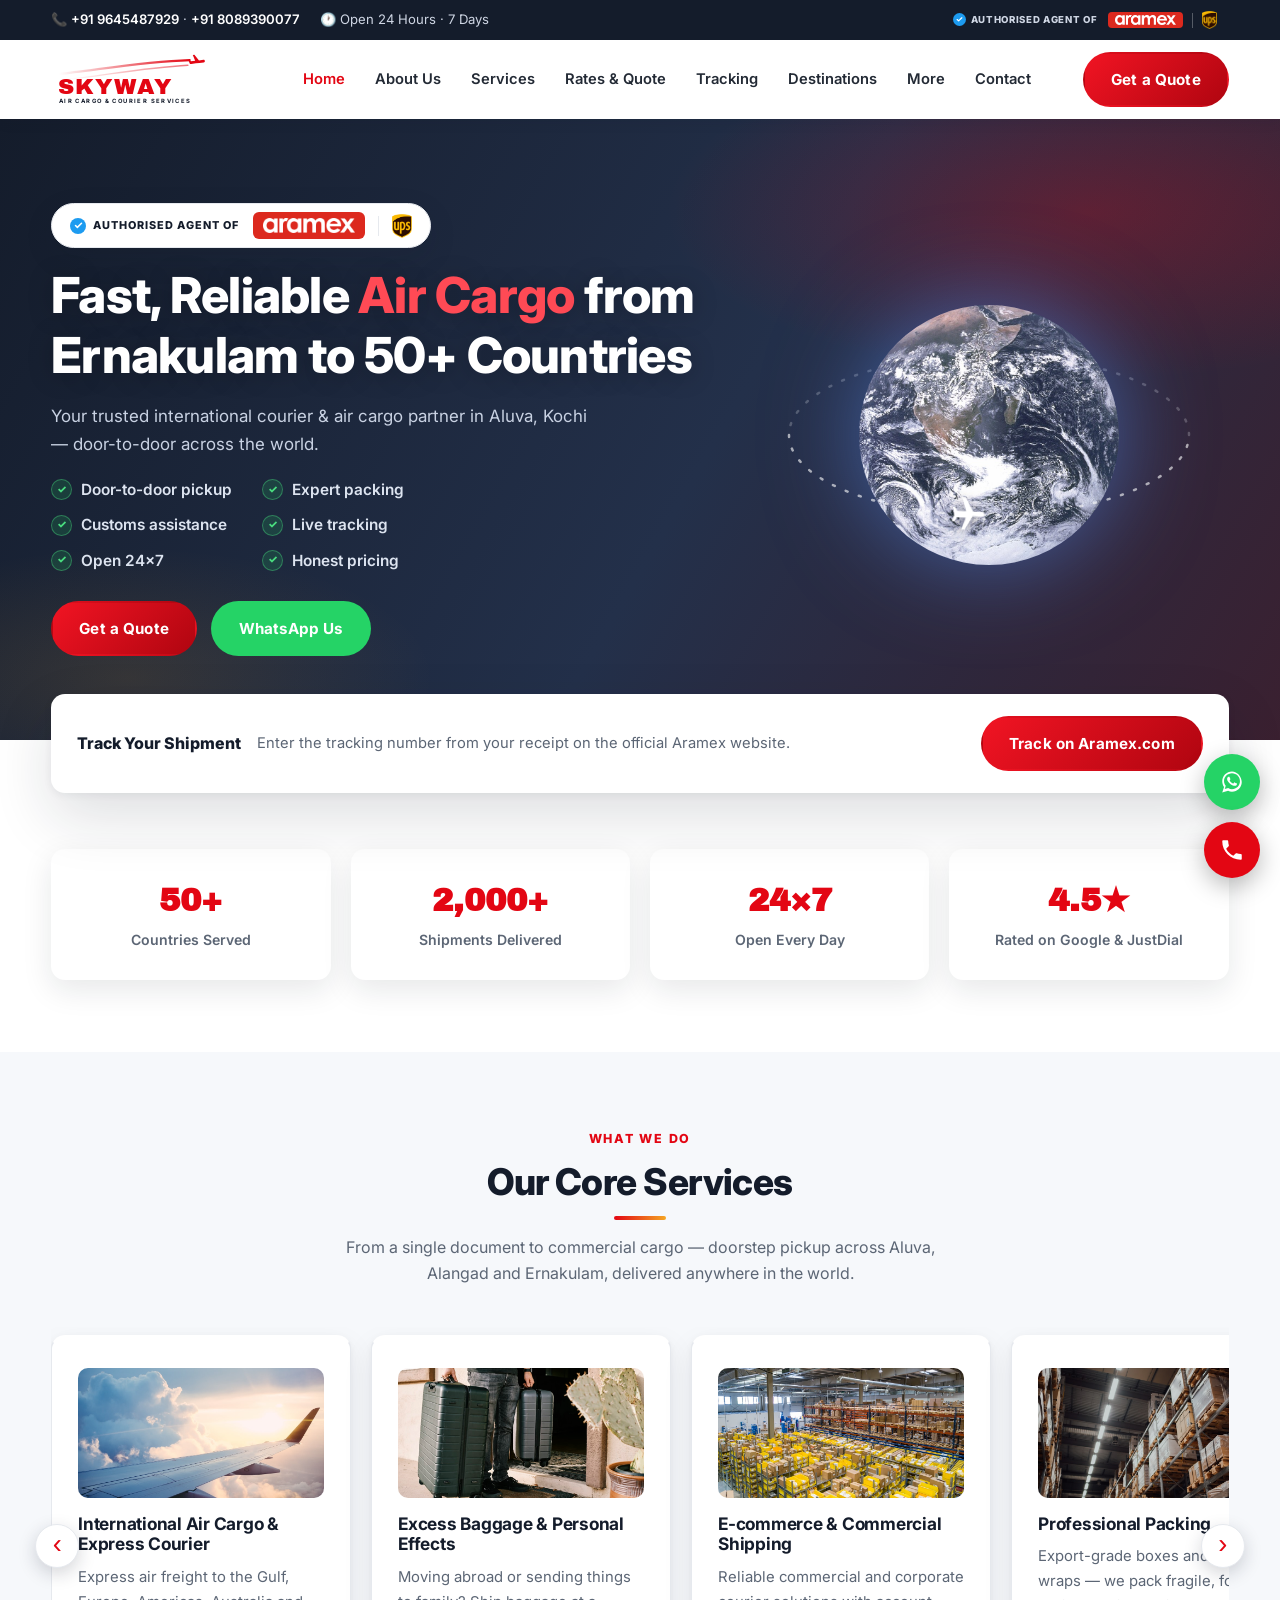
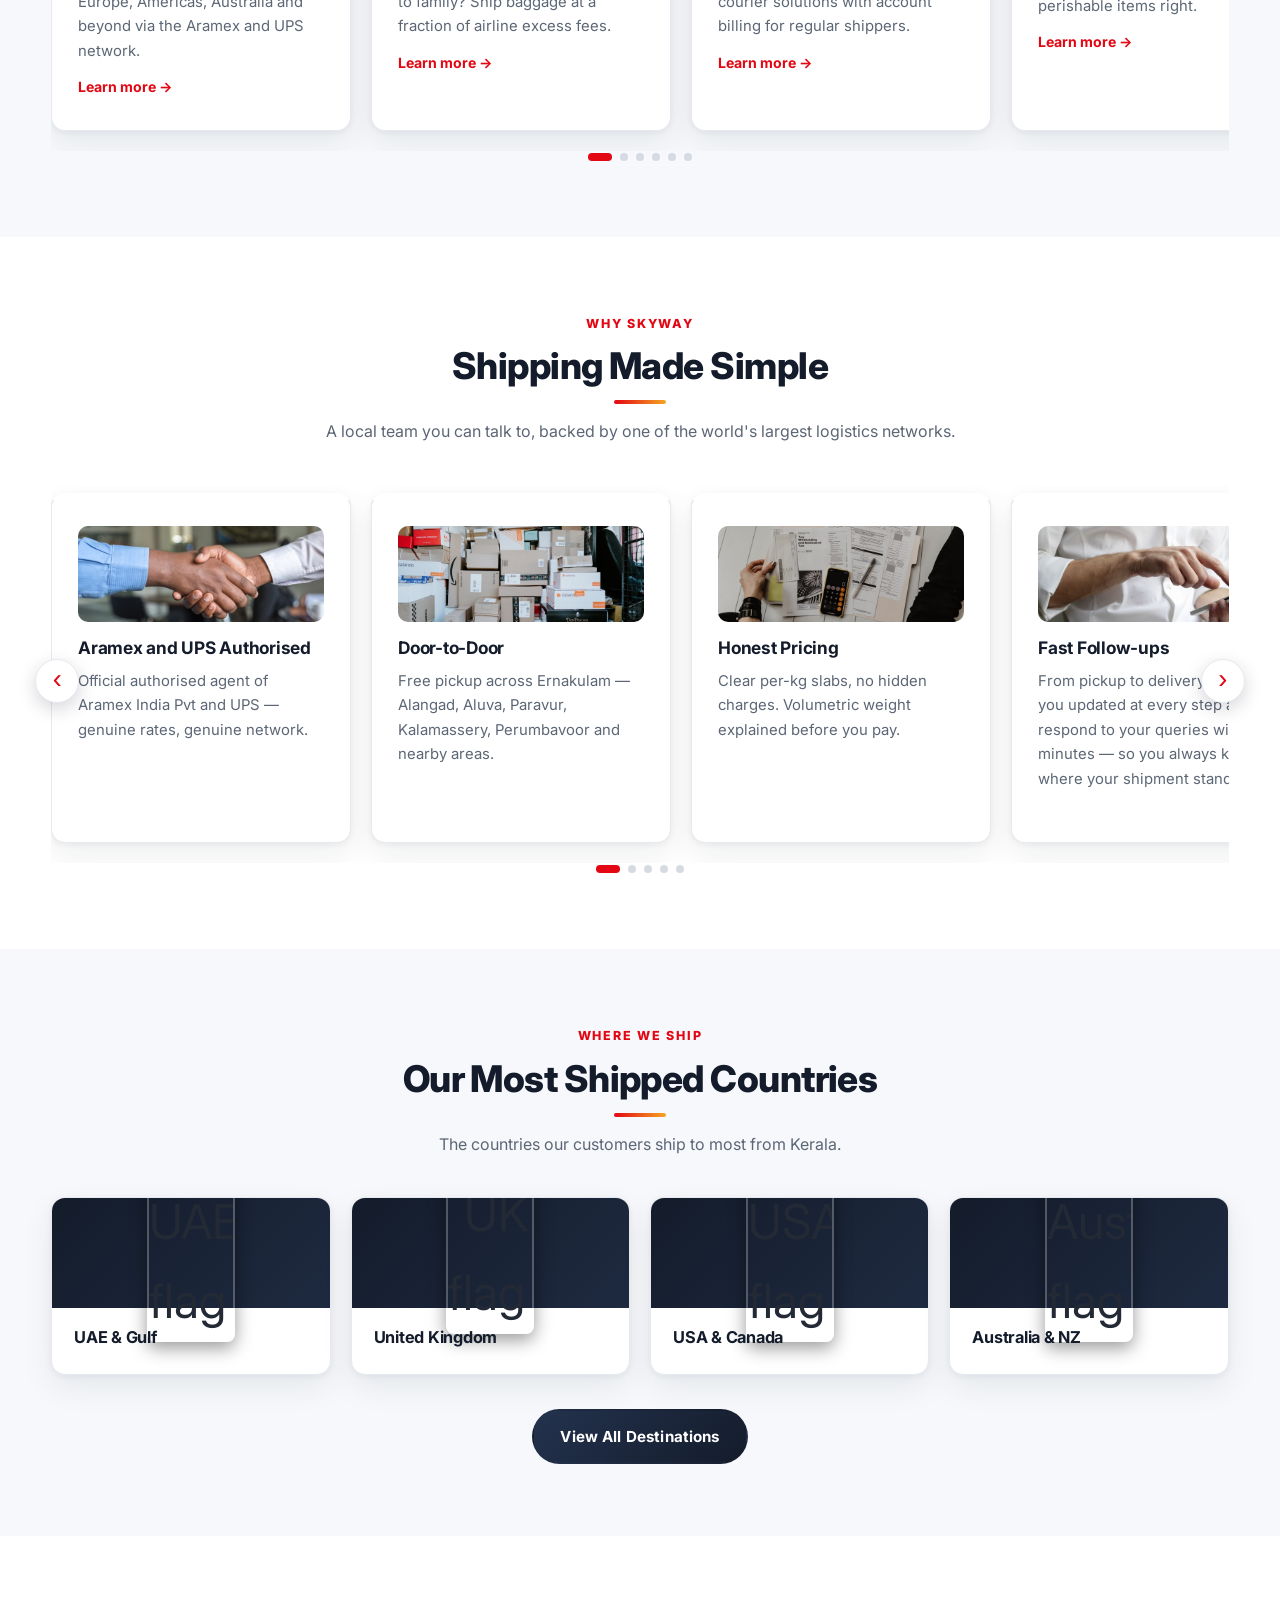
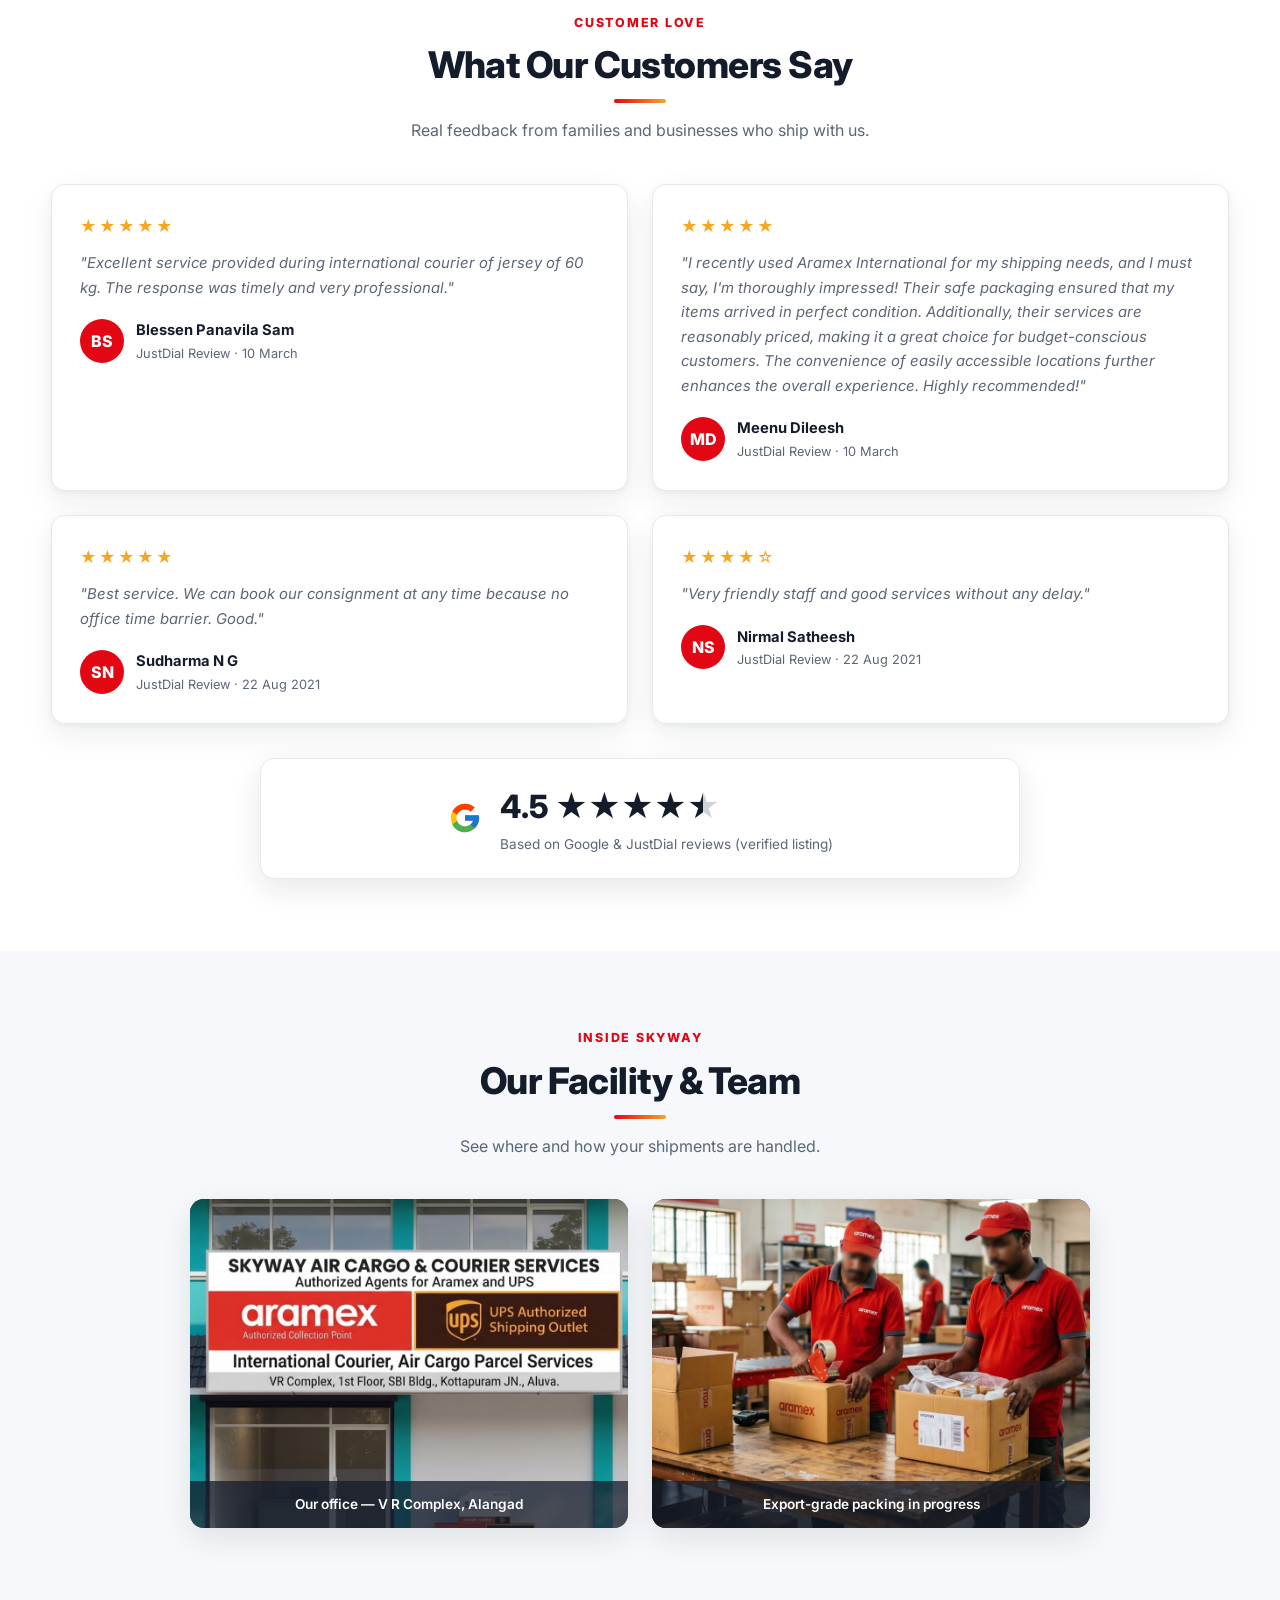
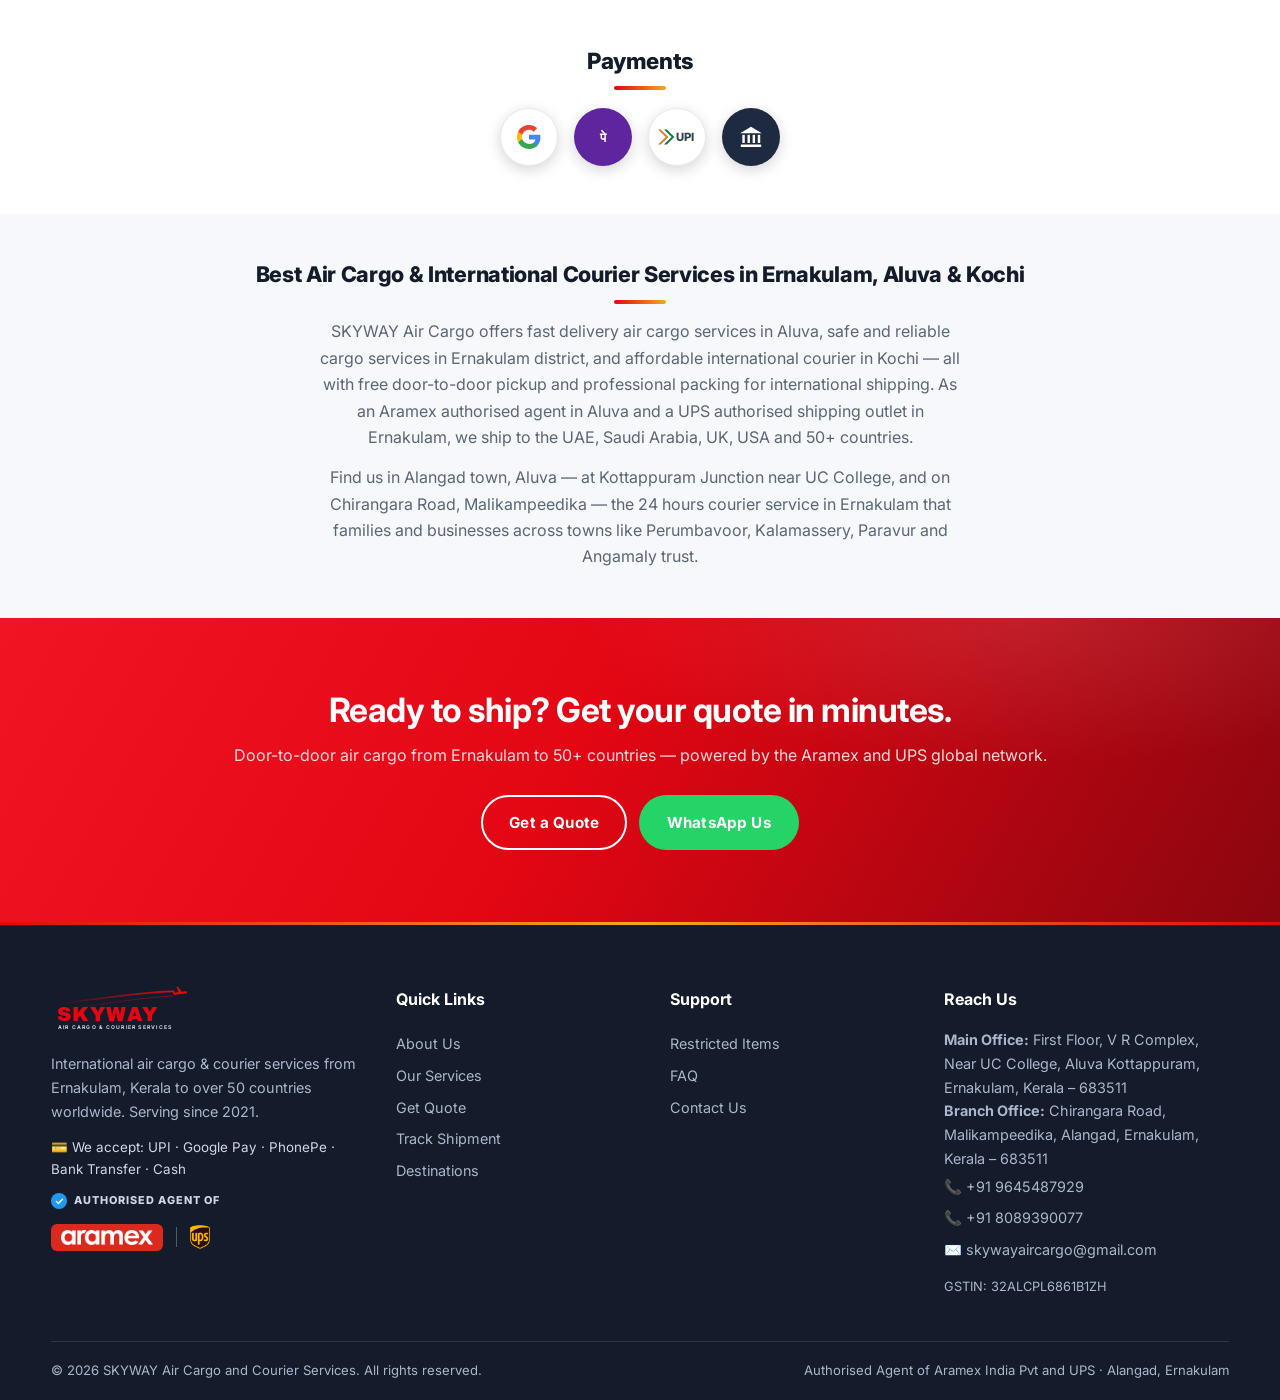
==== index.html @ ef631079 "About: credentials in a gradient panel with larger glassy chips Co-Authored-By: Claude Fable 5 <nore" ====
<!DOCTYPE html>
<html lang="en">
<head>
<meta charset="UTF-8">
<meta name="viewport" content="width=device-width, initial-scale=1.0">
<title>Best Air Cargo & International Courier Services in Ernakulam, Aluva, Kochi | SKYWAY Air Cargo</title>
<meta name="description" content="SKYWAY Air Cargo — fast, safe and reliable international courier services in Ernakulam, Aluva and Kochi. Door-to-door pickup, Aramex & UPS authorised, open 24x7. Get a free quote.">
<meta name="keywords" content="skyway air cargo, skyway aircargo, best air cargo in Ernakulam, best air cargo in Aluva, best air cargo in Kochi, international courier services in Aluva, international courier services in Ernakulam, international courier services in Kochi, air cargo and courier services in Ernakulam, door to door international courier in Ernakulam, door to door international courier in Kochi, fast delivery air cargo services in Aluva, fast delivery air cargo services in Ernakulam, fast delivery air cargo services in Kochi, safe and reliable cargo services in Ernakulam, affordable international courier in Ernakulam, 24 hours courier service in Ernakulam, Aramex authorised agent in Aluva, UPS authorised shipping outlet Ernakulam, international courier near UC College Aluva">
<meta name="geo.region" content="IN-KL">
<meta name="geo.placename" content="Alangad, Ernakulam, Kerala">
<meta property="og:title" content="Best Air Cargo & International Courier Services in Ernakulam, Aluva, Kochi | SKYWAY Air Cargo">
<meta property="og:description" content="SKYWAY Air Cargo — fast, safe and reliable international courier services in Ernakulam, Aluva and Kochi. Door-to-door pickup, Aramex & UPS authorised, open 24x7. Get a free quote.">
<meta property="og:type" content="website">
<meta property="og:url" content="https://skywayaircargo.in/">
<link rel="canonical" href="https://skywayaircargo.in/">
<link rel="icon" type="image/svg+xml" href="images/skyway-logo.svg">
<link rel="preconnect" href="https://fonts.googleapis.com">
<link rel="preconnect" href="https://fonts.gstatic.com" crossorigin>
<link href="https://fonts.googleapis.com/css2?family=Archivo+Black&family=Inter:wght@400;600;700;800&display=swap" rel="stylesheet">
<link rel="stylesheet" href="css/style.css?v=10">
<script type="application/ld+json">
{
 "@context": "https://schema.org",
 "@type": "LocalBusiness",
 "name": "SKYWAY Air Cargo and Courier Services",
 "alternateName": [
  "SKYWAY Air Cargo",
  "SKYWAY AirCargo"
 ],
 "url": "https://skywayaircargo.in/",
 "image": "https://skywayaircargo.in/images/facility/office.jpg",
 "telephone": [
  "+91 96454 87929",
  "+91 80893 90077"
 ],
 "email": "skywayaircargo@gmail.com",
 "description": "Best air cargo and international courier services in Ernakulam, Aluva and Kochi. Fast delivery, safe and reliable, door-to-door pickup, professional packing. Aramex and UPS authorised agent, open 24x7.",
 "address": [
  {
   "@type": "PostalAddress",
   "streetAddress": "First Floor, V R Complex, Near UC College, Aluva Kottappuram",
   "addressLocality": "Ernakulam",
   "addressRegion": "Kerala",
   "postalCode": "683511",
   "addressCountry": "IN"
  },
  {
   "@type": "PostalAddress",
   "streetAddress": "Chirangara Road, Malikampeedika, Alangad",
   "addressLocality": "Ernakulam",
   "addressRegion": "Kerala",
   "postalCode": "683511",
   "addressCountry": "IN"
  }
 ],
 "geo": {
  "@type": "GeoCoordinates",
  "latitude": 10.106,
  "longitude": 76.289
 },
 "openingHoursSpecification": {
  "@type": "OpeningHoursSpecification",
  "dayOfWeek": [
   "Monday",
   "Tuesday",
   "Wednesday",
   "Thursday",
   "Friday",
   "Saturday",
   "Sunday"
  ],
  "opens": "00:00",
  "closes": "23:59"
 },
 "priceRange": "₹₹",
 "aggregateRating": {
  "@type": "AggregateRating",
  "ratingValue": "4.5",
  "reviewCount": "21"
 },
 "areaServed": [
  "Aluva",
  "Ernakulam",
  "Kochi",
  "Alangad",
  "Kottapuram",
  "Perumbavoor",
  "Kalamassery",
  "Paravur",
  "Kerala"
 ],
 "sameAs": [
  "https://www.justdial.com/Ernakulam/Aramex-International-Alangad/0484PX484-X484-210216105549-I4S1_BZDET"
 ],
 "makesOffer": [
  {
   "@type": "Offer",
   "itemOffered": {
    "@type": "Service",
    "name": "International air cargo and express courier"
   }
  },
  {
   "@type": "Offer",
   "itemOffered": {
    "@type": "Service",
    "name": "Excess baggage courier"
   }
  },
  {
   "@type": "Offer",
   "itemOffered": {
    "@type": "Service",
    "name": "Professional packing for international shipping"
   }
  },
  {
   "@type": "Offer",
   "itemOffered": {
    "@type": "Service",
    "name": "Document courier abroad"
   }
  },
  {
   "@type": "Offer",
   "itemOffered": {
    "@type": "Service",
    "name": "Food items courier to Gulf"
   }
  },
  {
   "@type": "Offer",
   "itemOffered": {
    "@type": "Service",
    "name": "Medicine courier international"
   }
  }
 ]
}
</script>
</head>
<body>

<!-- ======== HEADER / NAV ======== -->
<header class="site-header">
<div class="topbar">
  <div class="container topbar-inner">
    <div class="tb-group tb-phones"><span>📞 <a data-phone-link href="#"><span data-phone-text>+91 96454 87929</span></a> · <a data-phone2-link href="#"><span data-phone2-text>+91 80893 90077</span></a></span></div>
    <div class="tb-group tb-hours"><span>🕐 Open 24 Hours · 7 Days</span></div>
    <div class="tb-group tb-badge">
      <div class="partner-badge partner-badge-sm">
        <span class="pb-label"><span class="tick"><svg viewBox="0 0 24 24" fill="none"><path d="M20 6L9 17l-5-5" stroke="#fff" stroke-width="4" stroke-linecap="round" stroke-linejoin="round"/></svg></span> Authorised Agent of</span>
        <span class="pb-logos">
          <span class="pb-aramex-chip"><img src="images/partners/aramex.png" alt="Aramex" class="pb-aramex" loading="lazy"></span>
          <span class="pb-divider"></span>
          <img src="images/partners/ups.png" alt="UPS" class="pb-ups" loading="lazy">
        </span>
      </div>
    </div>
  </div>
</div>
  <div class="container nav-inner">
    <a href="index.html" class="logo-link" aria-label="SKYWAY home"><svg xmlns="http://www.w3.org/2000/svg" viewBox="0 0 460 120" role="img" aria-label="SKYWAY Air Cargo and Courier Services">
  <defs><linearGradient id="trailH" x1="0" y1="0" x2="1" y2="0">
    <stop offset="0" stop-color="#E30613" stop-opacity="0"/><stop offset="1" stop-color="#E30613"/>
  </linearGradient></defs>
  <path d="M18 46 C 90 40, 200 18, 320 14" stroke="url(#trailH)" stroke-width="5" fill="none" stroke-linecap="round"/>
  <path d="M40 58 C 110 52, 210 32, 316 26" stroke="url(#trailH)" stroke-width="3" fill="none" stroke-linecap="round" opacity=".55"/>
  <g transform="translate(316,-8) scale(1.9) rotate(8)">
    <path fill="#E30613" d="M22.12 9.64c-.21-.8-1.04-1.28-1.84-1.06l-5.31 1.42-6.46-6.02-1.93.51 3.87 6.7-4.97 1.33-1.84-1.45-1.45.39 1.82 3.16.77 1.33 1.6-.43 5.31-1.42 4.35-1.16 5.02-1.35c.8-.22 1.27-1.04 1.06-1.95z"/>
  </g>
  <text x="16" y="92" font-family="'Archivo Black','Arial Black',sans-serif" font-size="52" fill="#E30613" letter-spacing="2">SKYWAY</text>
  <text x="18" y="112" font-family="'Inter','Segoe UI',Arial,sans-serif" font-size="13.5" font-weight="700" fill="#141C2B" letter-spacing="3.2">AIR CARGO &amp; COURIER SERVICES</text>
</svg></a>
    <nav class="main-nav">
      <ul>
        <li><a href="index.html" class="active">Home</a></li>
        <li><a href="about.html" class="">About Us</a></li>
        <li><a href="services.html" class="">Services</a></li>
        <li><a href="quote.html" class="">Rates &amp; Quote</a></li>
        <li><a href="tracking.html" class="">Tracking</a></li>
        <li><a href="destinations.html" class="">Destinations</a></li>
        <li class="dropdown">
          <a href="#" class="" onclick="return false">More</a>
          <div class="dropdown-menu">
            <a href="restricted-items.html">Restricted Items</a>
            <a href="faq.html">FAQ</a>
            <a href="index.html#testimonials">Customer Testimonials ★</a>
          </div>
        </li>
        <li><a href="contact.html" class="">Contact</a></li>
      </ul>
    </nav>
    <a href="quote.html" class="btn btn-red nav-cta">Get a Quote</a>
    <button class="hamburger" aria-label="Menu"><span></span><span></span><span></span></button>
  </div>
</header>
<!-- ======== HERO ======== -->
<section class="hero" style="padding-bottom:0">
  <div class="container">
    <div class="hero-grid">
      <div>
        <div class="partner-badge">
          <span class="pb-label"><span class="tick"><svg viewBox="0 0 24 24" fill="none"><path d="M20 6L9 17l-5-5" stroke="#fff" stroke-width="4" stroke-linecap="round" stroke-linejoin="round"/></svg></span> Authorised Agent of</span>
          <span class="pb-logos">
            <span class="pb-aramex-chip"><img src="images/partners/aramex.png" alt="Aramex" class="pb-aramex" loading="lazy"></span>
            <span class="pb-divider"></span>
            <img src="images/partners/ups.png" alt="UPS" class="pb-ups" loading="eager">
          </span>
        </div>
        <h1>Fast, Reliable <span class="accent">Air Cargo</span> from Ernakulam to 50+ Countries</h1>
        <p class="lead lead-short">Your trusted international courier &amp; air cargo partner in Aluva, Kochi — door-to-door across the world.</p>
        <ul class="hero-points">
          <li>Door-to-door pickup</li>
          <li>Expert packing</li>
          <li>Customs assistance</li>
          <li>Live tracking</li>
          <li>Open 24×7</li>
          <li>Honest pricing</li>
        </ul>
        <div class="hero-actions">
          <a href="quote.html" class="btn btn-red">Get a Quote</a>
          <a data-wa-link data-wa-msg="Hi SKYWAY! I want to ship a package abroad." href="#" class="btn btn-wa">WhatsApp Us</a>
        </div>
      </div>
      <div class="hero-art">
        <div class="earth-scene">
          <svg class="flight-path" viewBox="0 0 460 360" xmlns="http://www.w3.org/2000/svg" role="img" aria-label="Airplane orbiting the Earth">
            <defs>
              <clipPath id="earth-clip"><circle cx="230" cy="185" r="130"/></clipPath>
              <path id="orbit-full" d="M30 185 C 30 229.2, 119.5 265, 230 265 C 340.5 265, 430 229.2, 430 185 C 430 140.8, 340.5 105, 230 105 C 119.5 105, 30 140.8, 30 185 Z" fill="none"/>
            </defs>
            <!-- back half of orbit (behind the earth) -->
            <path d="M430 185 C 430 140.8, 340.5 105, 230 105 C 119.5 105, 30 140.8, 30 185" fill="none" stroke="rgba(255,255,255,.22)" stroke-width="2.5" stroke-linecap="round" stroke-dasharray="2 12"/>
            <!-- earth photo, clipped to a circle (black space border cropped away) -->
            <g class="earth-disc">
              <image href="images/earth.jpg" x="60" y="15" width="340" height="340" clip-path="url(#earth-clip)" preserveAspectRatio="xMidYMid slice"/>
            </g>
            <!-- front half of orbit (in front of the earth) -->
            <path d="M30 185 C 30 229.2, 119.5 265, 230 265 C 340.5 265, 430 229.2, 430 185" fill="none" stroke="rgba(255,255,255,.6)" stroke-width="2.5" stroke-linecap="round" stroke-dasharray="2 12" class="fp-dash"/>
            <!-- plane orbiting: bright in front (bottom), faded behind (top) -->
            <g class="fp-plane">
              <g transform="rotate(90) scale(1.6) translate(-12,-12)">
                <path fill="#ffffff" d="M21.5 15.5v-2l-8.5-5V3a1.5 1.5 0 0 0-3 0v5.5l-8.5 5v2l8.5-2.5v5.5L7.5 20v1.5l4.5-1.3 4.5 1.3V20L14 18.5V13z"/>
              </g>
              <animateMotion dur="10s" repeatCount="indefinite" rotate="auto">
                <mpath href="#orbit-full"/>
              </animateMotion>
              <animate attributeName="opacity" values="1;1;0.25;0.25;1" keyTimes="0;0.48;0.56;0.92;1" dur="10s" repeatCount="indefinite"/>
            </g>
          </svg>
        </div>
      </div>
    </div>
  </div>
</section>

<!-- ======== QUICK TRACK ======== -->
<div class="container">
  <div class="quicktrack">
    <label>Track Your Shipment</label>
    <p style="color:var(--muted);font-size:.92rem;margin:0">Enter the tracking number from your receipt on the official Aramex website.</p>
    <a href="https://www.aramex.com/in/en" target="_blank" rel="noopener" class="btn btn-red">Track on Aramex.com</a>
  </div>
</div>

<!-- ======== STATS ======== -->
<section style="padding-top:56px">
  <div class="container stats-row">
    <div class="stat"><div class="num">50+</div><div class="lbl">Countries Served</div></div>
    <div class="stat"><div class="num">2,000+</div><div class="lbl">Shipments Delivered</div></div>
    <div class="stat"><div class="num">24×7</div><div class="lbl">Open Every Day</div></div>
    <div class="stat"><div class="num">4.5★</div><div class="lbl">Rated on Google &amp; JustDial</div></div>
  </div>
</section>

<!-- ======== SERVICES PREVIEW ======== -->
<section class="section-soft">
  <div class="container center">
    <span class="kicker">What We Do</span>
    <h2 class="section-title">Our Core Services</h2>
    <p class="section-sub">From a single document to commercial cargo — doorstep pickup across Aluva, Alangad and Ernakulam, delivered anywhere in the world.</p>
    <div class="carousel-wrap">
      <button class="car-btn car-prev" type="button" aria-label="Scroll left">&#8249;</button>
      <div class="carousel" style="text-align:left">
      <div class="card"><div class="mini-img"><img src="images/services/air-cargo.jpg" alt="International air cargo service from Ernakulam" loading="lazy"></div><h3>International Air Cargo &amp; Express Courier</h3><p>Express air freight to the Gulf, Europe, Americas, Australia and beyond via the Aramex and UPS network.</p><a class="more" href="services.html">Learn more →</a></div>
      <div class="card"><div class="mini-img"><img src="images/services/baggage.jpg" alt="Excess baggage courier from Kochi" loading="lazy"></div><h3>Excess Baggage &amp; Personal Effects</h3><p>Moving abroad or sending things to family? Ship baggage at a fraction of airline excess fees.</p><a class="more" href="services.html">Learn more →</a></div>
      <div class="card"><div class="mini-img"><img src="images/services/ecommerce.jpg" alt="E-commerce international shipping from Kochi" loading="lazy"></div><h3>E-commerce &amp; Commercial Shipping</h3><p>Reliable commercial and corporate courier solutions with account billing for regular shippers.</p><a class="more" href="services.html">Learn more →</a></div>
      <div class="card"><div class="mini-img"><img src="images/services/packing.jpg" alt="Professional packing for international shipping in Aluva" loading="lazy"></div><h3>Professional Packing</h3><p>Export-grade boxes and bubble wraps — we pack fragile, food and perishable items right.</p><a class="more" href="services.html">Learn more →</a></div>
      <div class="card"><div class="mini-img"><img src="images/services/documents.jpg" alt="International document courier from Ernakulam" loading="lazy"></div><h3>Document Courier</h3><p>Certificates and legal papers delivered fast with full tracking and proof of delivery.</p><a class="more" href="services.html">Learn more →</a></div>
      <div class="card"><div class="icon">💬</div><h3>More Services</h3><p>Looking for something not listed here? Talk to us — we'll find the right shipping solution for you.</p><a class="more" href="contact.html">Contact us →</a></div>
      </div>
      <button class="car-btn car-next" type="button" aria-label="Scroll right">&#8250;</button>
    </div>
  </div>
</section>

<!-- ======== WHY US ======== -->
<section>
  <div class="container center">
    <span class="kicker">Why SKYWAY</span>
    <h2 class="section-title">Shipping Made Simple</h2>
    <p class="section-sub">A local team you can talk to, backed by one of the world's largest logistics networks.</p>
    <div class="carousel-wrap">
      <button class="car-btn car-prev" type="button" aria-label="Scroll left">&#8249;</button>
      <div class="carousel" style="text-align:left">
      <div class="card"><div class="mini-img mini-sm"><img src="images/why/handshake.jpg" alt="Aramex authorised agent in Aluva and UPS partnership" loading="lazy"></div><h3>Aramex and UPS Authorised</h3><p>Official authorised agent of Aramex India Pvt and UPS — genuine rates, genuine network.</p></div>
      <div class="card"><div class="mini-img mini-sm"><img src="images/why/door.jpg" alt="door to door international courier in Ernakulam — delivery van with parcels" loading="lazy"></div><h3>Door-to-Door</h3><p>Free pickup across Ernakulam — Alangad, Aluva, Paravur, Kalamassery, Perumbavoor and nearby areas.</p></div>
      <div class="card"><div class="mini-img mini-sm"><img src="images/why/pricing.jpg" alt="affordable international courier in Ernakulam — honest pricing" loading="lazy"></div><h3>Honest Pricing</h3><p>Clear per-kg slabs, no hidden charges. Volumetric weight explained before you pay.</p></div>
      <div class="card"><div class="mini-img mini-sm"><img src="images/why/phone.jpg" alt="fast follow-ups — 24 hours courier service in Ernakulam" loading="lazy"></div><h3>Fast Follow-ups</h3><p>From pickup to delivery, we keep you updated at every step and respond to your queries within minutes — so you always know where your shipment stands.</p></div>
      <div class="card"><div class="mini-img mini-sm"><img src="images/facility/packing.jpg" alt="safe and reliable cargo services in Ernakulam — careful packing at SKYWAY" loading="lazy"></div><h3>Quality Packaging &amp; Damage-Free Shipping</h3><p>We ensure every parcel is securely packed and shipped with care — protecting your items at every stage for safe, reliable delivery.</p></div>
      </div>
      <button class="car-btn car-next" type="button" aria-label="Scroll right">&#8250;</button>
    </div>
  </div>
</section>

<!-- ======== DESTINATIONS PREVIEW ======== -->
<section class="section-soft">
  <div class="container center">
    <span class="kicker">Where We Ship</span>
    <h2 class="section-title">Our Most Shipped Countries</h2>
    <p class="section-sub">The countries our customers ship to most from Kerala.</p>
    <div class="grid-4" style="text-align:left">
      <div class="dest-card"><div class="dest-flag"><img src="https://flagcdn.com/w160/ae.png" alt="UAE flag" loading="lazy"></div><div class="dest-body"><h3>UAE &amp; Gulf</h3></div></div>
      <div class="dest-card"><div class="dest-flag"><img src="https://flagcdn.com/w160/gb.png" alt="UK flag" loading="lazy"></div><div class="dest-body"><h3>United Kingdom</h3></div></div>
      <div class="dest-card"><div class="dest-flag"><img src="https://flagcdn.com/w160/us.png" alt="USA flag" loading="lazy"></div><div class="dest-body"><h3>USA &amp; Canada</h3></div></div>
      <div class="dest-card"><div class="dest-flag"><img src="https://flagcdn.com/w160/au.png" alt="Australia flag" loading="lazy"></div><div class="dest-body"><h3>Australia &amp; NZ</h3></div></div>
    </div>
    <div style="margin-top:34px"><a href="destinations.html" class="btn btn-navy">View All Destinations</a></div>
  </div>
</section>

<!-- ======== TESTIMONIALS + GOOGLE REVIEWS ======== -->
<section id="testimonials">
  <div class="container center">
    <span class="kicker">Customer Love</span>
    <h2 class="section-title">What Our Customers Say</h2>
    <p class="section-sub">Real feedback from families and businesses who ship with us.</p>
    <div class="grid-2" style="text-align:left">
      <div class="testi">
        <div class="stars">★★★★★</div>
        <p>"Excellent service provided during international courier of jersey of 60 kg. The response was timely and very professional."</p>
        <div class="who"><div class="avatar">BS</div><div><div class="name">Blessen Panavila Sam</div><div class="role">JustDial Review · 10 March</div></div></div>
      </div>
      <div class="testi">
        <div class="stars">★★★★★</div>
        <p>"I recently used Aramex International for my shipping needs, and I must say, I'm thoroughly impressed! Their safe packaging ensured that my items arrived in perfect condition. Additionally, their services are reasonably priced, making it a great choice for budget-conscious customers. The convenience of easily accessible locations further enhances the overall experience. Highly recommended!"</p>
        <div class="who"><div class="avatar">MD</div><div><div class="name">Meenu Dileesh</div><div class="role">JustDial Review · 10 March</div></div></div>
      </div>
      <div class="testi">
        <div class="stars">★★★★★</div>
        <p>"Best service. We can book our consignment at any time because no office time barrier. Good."</p>
        <div class="who"><div class="avatar">SN</div><div><div class="name">Sudharma N G</div><div class="role">JustDial Review · 22 Aug 2021</div></div></div>
      </div>
      <div class="testi">
        <div class="stars">★★★★☆</div>
        <p>"Very friendly staff and good services without any delay."</p>
        <div class="who"><div class="avatar">NS</div><div><div class="name">Nirmal Satheesh</div><div class="role">JustDial Review · 22 Aug 2021</div></div></div>
      </div>
    </div>
    <div class="greview-banner">
      <svg width="34" height="34" viewBox="0 0 48 48"><path fill="#FFC107" d="M43.6 20.1H42V20H24v8h11.3C33.7 32.7 29.2 36 24 36c-6.6 0-12-5.4-12-12s5.4-12 12-12c3.1 0 5.9 1.2 8 3l5.7-5.7C34.1 6.1 29.3 4 24 4 13 4 4 13 4 24s9 20 20 20 20-9 20-20c0-1.3-.1-2.6-.4-3.9z"/><path fill="#FF3D00" d="M6.3 14.7l6.6 4.8C14.7 15.1 19 12 24 12c3.1 0 5.9 1.2 8 3l5.7-5.7C34.1 6.1 29.3 4 24 4 16.3 4 9.7 8.3 6.3 14.7z"/><path fill="#4CAF50" d="M24 44c5.2 0 9.9-2 13.4-5.2l-6.2-5.2C29.2 35.1 26.7 36 24 36c-5.2 0-9.6-3.3-11.3-8l-6.5 5C9.5 39.6 16.2 44 24 44z"/><path fill="#1976D2" d="M43.6 20.1H42V20H24v8h11.3c-.8 2.2-2.2 4.2-4.1 5.6l6.2 5.2C36.9 39.2 44 34 44 24c0-1.3-.1-2.6-.4-3.9z"/></svg>
      <div style="text-align:left">
        <div class="gscore">4.5 ★★★★<span class="half-star">★</span></div>
        <div style="color:var(--muted);font-size:.85rem">Based on Google &amp; JustDial reviews (verified listing)</div>
      </div>
    </div>
  </div>
</section>

<!-- ======== FACILITY GALLERY ======== -->
<section class="section-soft">
  <div class="container center">
    <span class="kicker">Inside SKYWAY</span>
    <h2 class="section-title">Our Facility &amp; Team</h2>
    <p class="section-sub">See where and how your shipments are handled.</p>
    <div class="grid-2" style="max-width:900px;margin-left:auto;margin-right:auto">
      <div class="ph-img"><img src="images/facility/office.jpg" alt="SKYWAY Air Cargo office near UC College Aluva — Aramex and UPS authorised outlet" class="ph-photo" loading="lazy"><span class="cap">Our office — V R Complex, Alangad</span></div>
      <div class="ph-img"><img src="images/facility/packing.jpg" alt="professional export packing for international courier at SKYWAY Ernakulam" class="ph-photo" loading="lazy"><span class="cap">Export-grade packing in progress</span></div>
    </div>
  </div>
</section>

<!-- ======== PAYMENT METHODS ======== -->
<section style="padding:48px 0">
  <div class="container center">
    <h2 class="section-title" style="font-size:1.4rem">Payments</h2>
    <div class="pay-icons">
      <span class="pay-circle pay-light" title="Google Pay">
        <svg viewBox="0 0 48 48" xmlns="http://www.w3.org/2000/svg" aria-label="Google Pay">
          <path fill="#4285F4" d="M45.1 24.5c0-1.6-.1-3.1-.4-4.6H24v8.7h11.8c-.5 2.8-2.1 5.1-4.4 6.7v5.6h7.2c4.2-3.9 6.5-9.6 6.5-16.4z"/>
          <path fill="#34A853" d="M24 46c6 0 11.1-2 14.8-5.4l-7.2-5.6c-2 1.3-4.6 2.1-7.6 2.1-5.8 0-10.8-3.9-12.5-9.2H4v5.8C7.7 41.2 15.3 46 24 46z"/>
          <path fill="#FBBC05" d="M11.5 27.9c-.5-1.3-.7-2.6-.7-4s.3-2.7.7-4v-5.8H4C2.5 17.1 1.7 20.4 1.7 24s.8 6.9 2.3 9.9l7.5-6z"/>
          <path fill="#EA4335" d="M24 10.8c3.3 0 6.2 1.1 8.5 3.3l6.4-6.4C35.1 4.1 30 2 24 2 15.3 2 7.7 6.8 4 14.1l7.5 5.8c1.7-5.3 6.7-9.1 12.5-9.1z"/>
        </svg>
      </span>
      <span class="pay-circle" style="background:#5F259F" title="PhonePe">
        <svg viewBox="0 0 48 48" xmlns="http://www.w3.org/2000/svg" aria-label="PhonePe">
          <text x="24" y="33" text-anchor="middle" font-family="'Inter','Segoe UI',Arial,sans-serif" font-size="24" font-weight="800" fill="#ffffff">पे</text>
        </svg>
      </span>
      <span class="pay-circle pay-light" title="UPI">
        <svg viewBox="0 0 74 48" xmlns="http://www.w3.org/2000/svg" aria-label="UPI">
          <polygon points="2,10 16,24 2,38 7,38 21,24 7,10" fill="#ED752E"/>
          <polygon points="13,10 27,24 13,38 18,38 32,24 18,10" fill="#097939"/>
          <text x="36" y="32" font-family="'Inter','Segoe UI',Arial,sans-serif" font-size="21" font-weight="800" fill="#37474F">UPI</text>
        </svg>
      </span>
      <span class="pay-circle" style="background:#1E2A40" title="Bank Transfer">
        <svg viewBox="0 0 48 48" xmlns="http://www.w3.org/2000/svg" aria-label="Bank Transfer">
          <polygon points="24,5 44,17 4,17" fill="#ffffff"/>
          <rect x="8" y="20" width="4.5" height="15" fill="#ffffff"/>
          <rect x="17.5" y="20" width="4.5" height="15" fill="#ffffff"/>
          <rect x="27" y="20" width="4.5" height="15" fill="#ffffff"/>
          <rect x="36.5" y="20" width="4.5" height="15" fill="#ffffff"/>
          <rect x="5" y="38" width="38" height="4.5" rx="1.5" fill="#ffffff"/>
        </svg>
      </span>
    </div>
  </div>
</section>


<!-- ======== LOCAL SEO ======== -->
<section class="section-soft" style="padding:48px 0">
  <div class="container center">
    <h2 class="section-title" style="font-size:1.35rem">Best Air Cargo &amp; International Courier Services in Ernakulam, Aluva &amp; Kochi</h2>
    <p class="section-sub" style="margin-bottom:14px">SKYWAY Air Cargo offers fast delivery air cargo services in Aluva, safe and reliable cargo services in Ernakulam district, and affordable international courier in Kochi — all with free door-to-door pickup and professional packing for international shipping. As an Aramex authorised agent in Aluva and a UPS authorised shipping outlet in Ernakulam, we ship to the UAE, Saudi Arabia, UK, USA and 50+ countries.</p>
    <p class="section-sub" style="margin-bottom:0">Find us in Alangad town, Aluva — at Kottappuram Junction near UC College, and on Chirangara Road, Malikampeedika — the 24 hours courier service in Ernakulam that families and businesses across towns like Perumbavoor, Kalamassery, Paravur and Angamaly trust.</p>
  </div>
</section>

<!-- ======== CTA BAND ======== -->
<section class="cta-band">
  <div class="container">
    <h2>Ready to ship? Get your quote in minutes.</h2>
    <p>Door-to-door air cargo from Ernakulam to 50+ countries — powered by the Aramex and UPS global network.</p>
    <a href="quote.html" class="btn btn-outline">Get a Quote</a>&nbsp;&nbsp;
    <a data-wa-link data-wa-msg="Hi SKYWAY! I want a shipping quote." href="#" class="btn btn-wa">WhatsApp Us</a>
  </div>
</section>

<!-- ======== FOOTER ======== -->
<footer class="site-footer">
  <div class="container">
    <div class="footer-grid">
      <div>
        <div class="footer-logo"><svg xmlns="http://www.w3.org/2000/svg" viewBox="0 0 460 120" role="img" aria-label="SKYWAY Air Cargo and Courier Services">
  <defs><linearGradient id="trailF" x1="0" y1="0" x2="1" y2="0">
    <stop offset="0" stop-color="#E30613" stop-opacity="0"/><stop offset="1" stop-color="#E30613"/>
  </linearGradient></defs>
  <path d="M18 46 C 90 40, 200 18, 320 14" stroke="url(#trailF)" stroke-width="5" fill="none" stroke-linecap="round"/>
  <path d="M40 58 C 110 52, 210 32, 316 26" stroke="url(#trailF)" stroke-width="3" fill="none" stroke-linecap="round" opacity=".55"/>
  <g transform="translate(316,-8) scale(1.9) rotate(8)">
    <path fill="#E30613" d="M22.12 9.64c-.21-.8-1.04-1.28-1.84-1.06l-5.31 1.42-6.46-6.02-1.93.51 3.87 6.7-4.97 1.33-1.84-1.45-1.45.39 1.82 3.16.77 1.33 1.6-.43 5.31-1.42 4.35-1.16 5.02-1.35c.8-.22 1.27-1.04 1.06-1.95z"/>
  </g>
  <text x="16" y="92" font-family="'Archivo Black','Arial Black',sans-serif" font-size="52" fill="#E30613" letter-spacing="2">SKYWAY</text>
  <text x="18" y="112" font-family="'Inter','Segoe UI',Arial,sans-serif" font-size="13.5" font-weight="700" fill="#cfd6e4" letter-spacing="3.2">AIR CARGO &amp; COURIER SERVICES</text>
</svg></div>
        <p>International air cargo &amp; courier services from Ernakulam, Kerala to over 50 countries worldwide. Serving since 2021.</p>
        <p style="margin-top:12px;font-size:.84rem;color:#cfd6e4">💳 We accept: UPI · Google Pay · PhonePe · Bank Transfer · Cash</p>
        <div class="partner-badge" style="margin-top:12px">
          <span class="pb-label"><span class="tick"><svg viewBox="0 0 24 24" fill="none"><path d="M20 6L9 17l-5-5" stroke="#fff" stroke-width="4" stroke-linecap="round" stroke-linejoin="round"/></svg></span> Authorised Agent of</span>
          <span class="pb-logos">
            <span class="pb-aramex-chip"><img src="images/partners/aramex.png" alt="Aramex" class="pb-aramex" loading="lazy"></span>
            <span class="pb-divider"></span>
            <img src="images/partners/ups.png" alt="UPS" class="pb-ups" loading="lazy">
          </span>
        </div>
      </div>
      <div>
        <h4>Quick Links</h4>
        <a href="about.html">About Us</a>
        <a href="services.html">Our Services</a>
        <a href="quote.html">Get Quote</a>
        <a href="tracking.html">Track Shipment</a>
        <a href="destinations.html">Destinations</a>
      </div>
      <div>
        <h4>Support</h4>
        <a href="restricted-items.html">Restricted Items</a>
        <a href="faq.html">FAQ</a>
        <a href="contact.html">Contact Us</a>
      </div>
      <div>
        <h4>Reach Us</h4>
        <p><strong>Main Office:</strong> First Floor, V R Complex, Near UC College, Aluva Kottappuram, Ernakulam, Kerala – 683511<br><strong>Branch Office:</strong> Chirangara Road, Malikampeedika, Alangad, Ernakulam, Kerala – 683511</p>
        <a data-phone-link href="#">📞 <span data-phone-text>+91 96454 87929</span></a>
        <a data-phone2-link href="#">📞 <span data-phone2-text>+91 80893 90077</span></a>
        <a href="mailto:skywayaircargo@gmail.com">✉️ skywayaircargo@gmail.com</a>
        <p style="margin-top:10px;font-size:.8rem">GSTIN: 32ALCPL6861B1ZH</p>
      </div>
    </div>
    <div class="footer-bottom">
      <span>© 2026 SKYWAY Air Cargo and Courier Services. All rights reserved.</span>
      <span>Authorised Agent of Aramex India Pvt and UPS · Alangad, Ernakulam</span>
    </div>
  </div>
</footer>

<!-- ======== FLOATING BUTTONS ======== -->
<div class="float-btns">
  <a data-wa-link href="#" class="float-btn float-wa pulse" aria-label="Chat on WhatsApp" title="Chat on WhatsApp">
    <svg viewBox="0 0 32 32"><path d="M16 3C9.4 3 4 8.4 4 15c0 2.6.8 5 2.2 7L4 29l7.2-2.1c1.5.8 3.1 1.2 4.8 1.2 6.6 0 12-5.4 12-12S22.6 3 16 3zm0 21.8c-1.5 0-3-.4-4.3-1.1l-.3-.2-4.3 1.2 1.2-4.1-.2-.3C7 18.9 6.2 17 6.2 15c0-5.4 4.4-9.8 9.8-9.8s9.8 4.4 9.8 9.8-4.4 9.8-9.8 9.8zm5.4-7.3c-.3-.1-1.7-.9-2-1-.3-.1-.5-.1-.7.1-.2.3-.8 1-.9 1.2-.2.2-.3.2-.6.1-.3-.1-1.2-.5-2.4-1.5-.9-.8-1.5-1.8-1.6-2.1-.2-.3 0-.5.1-.6l.4-.5c.1-.2.2-.3.3-.5.1-.2 0-.4 0-.5 0-.1-.7-1.6-.9-2.2-.2-.6-.5-.5-.7-.5h-.6c-.2 0-.5.1-.8.4-.3.3-1 1-1 2.5s1.1 2.9 1.2 3.1c.1.2 2.1 3.2 5.1 4.5.7.3 1.3.5 1.7.6.7.2 1.4.2 1.9.1.6-.1 1.7-.7 2-1.4.2-.7.2-1.3.2-1.4-.1-.1-.3-.2-.6-.3z"/></svg>
  </a>
  <a data-phone-link href="#" class="float-btn float-call" aria-label="Call us" title="Call us">
    <svg viewBox="0 0 24 24"><path d="M6.6 10.8c1.4 2.8 3.8 5.1 6.6 6.6l2.2-2.2c.3-.3.7-.4 1-.2 1.1.4 2.3.6 3.6.6.6 0 1 .4 1 1V20c0 .6-.4 1-1 1C10.6 21 3 13.4 3 4c0-.6.4-1 1-1h3.5c.6 0 1 .4 1 1 0 1.2.2 2.4.6 3.6.1.3 0 .7-.2 1l-2.3 2.2z"/></svg>
  </a>
</div>

<script src="js/main.js?v=15"></script>
</body>
</html>
---- css/style.css ----
/* ============================================================
   SKYWAY Air Cargo & Courier Services — Global Stylesheet
   Primary red: #E30613 | Dark navy: #141C2B | Accent gold: #F5A623
   ============================================================ */

:root {
  --red: #E30613;
  --red-dark: #B00510;
  --navy: #141C2B;
  --navy-2: #1E2A40;
  --ink: #232a35;
  --muted: #5c6675;
  --line: #e6e9ee;
  --bg-soft: #f6f8fb;
  --white: #ffffff;
  --gold: #F5A623;
  --green: #25D366;
  --blue-tick: #1D9BF0;
  --radius: 14px;
  --shadow: 0 10px 30px rgba(20, 28, 43, .10);
  --shadow-lg: 0 18px 50px rgba(20, 28, 43, .16);
  --font-head: "Archivo Black", "Arial Black", sans-serif;
  --font-body: "Inter", "Segoe UI", Arial, sans-serif;
}

* { margin: 0; padding: 0; box-sizing: border-box; }
html { scroll-behavior: smooth; }
section { scroll-margin-top: 90px; }
body { font-family: var(--font-body); color: var(--ink); background: var(--white); line-height: 1.65; }
img { max-width: 100%; display: block; }
a { color: inherit; text-decoration: none; }
ul { list-style: none; }
.container { width: min(1180px, 92%); margin: 0 auto; }

h1, h2, h3 { line-height: 1.2; color: var(--navy); }
section { padding: 72px 0; }
.section-soft { background: var(--bg-soft); }

.kicker {
  display: inline-block; font-size: .78rem; font-weight: 800; letter-spacing: .14em;
  text-transform: uppercase; color: var(--red); margin-bottom: 10px;
}
.section-title { font-size: clamp(1.6rem, 3.2vw, 2.3rem); font-weight: 800; margin-bottom: 14px; }
.section-sub { color: var(--muted); max-width: 640px; margin-bottom: 40px; }
.center { text-align: center; }
.center .section-sub { margin-left: auto; margin-right: auto; }

/* ---------- Buttons ---------- */
.btn {
  display: inline-flex; align-items: center; gap: 9px; padding: 13px 26px;
  border-radius: 50px; font-weight: 700; font-size: .95rem; cursor: pointer;
  border: 2px solid transparent; transition: all .22s ease;
}
.btn-red { background: var(--red); color: #fff; }
.btn-red:hover { background: var(--red-dark); transform: translateY(-2px); box-shadow: 0 8px 20px rgba(227, 6, 19, .35); }
.btn-outline { border-color: #fff; color: #fff; }
.btn-outline:hover { background: #fff; color: var(--navy); }
.btn-navy { background: var(--navy); color: #fff; }
.btn-navy:hover { background: var(--navy-2); transform: translateY(-2px); }
.btn-wa { background: var(--green); color: #fff; }
.btn-wa:hover { filter: brightness(.94); transform: translateY(-2px); }

/* ---------- Top bar ---------- */
.topbar { background: var(--navy); color: #cfd6e4; font-size: .82rem; }
.topbar-inner { display: flex; align-items: center; gap: 20px; padding: 7px 0; flex-wrap: wrap; }
.tb-badge { margin-left: auto; }
.topbar a { color: #fff; font-weight: 600; }
.topbar a:hover { color: var(--gold); }
.topbar .tb-group { display: flex; gap: 20px; flex-wrap: wrap; align-items: center; }
.badge-aramex {
  display: inline-flex; align-items: center; gap: 6px; background: rgba(255,255,255,.08);
  padding: 3px 12px; border-radius: 40px; font-weight: 600; color: #fff;
}
.tick {
  display: inline-flex; width: 16px; height: 16px; border-radius: 50%;
  background: var(--blue-tick); color: #fff; align-items: center; justify-content: center;
  font-size: 10px; flex: none;
}
.tick svg { width: 9px; height: 9px; }

/* ---------- Header / Nav ---------- */
header.site-header {
  position: sticky; top: 0; z-index: 900; background: #fff;
  box-shadow: 0 2px 14px rgba(20,28,43,.08);
}
.nav-inner { display: flex; align-items: center; justify-content: space-between; padding: 12px 0; gap: 18px; }
.logo-link { display: flex; align-items: center; flex: none; }
.logo-link svg { height: 52px; width: auto; }

nav.main-nav ul { display: flex; gap: 4px; align-items: center; }
nav.main-nav a {
  padding: 9px 13px; font-weight: 600; font-size: .92rem; color: var(--ink);
  border-radius: 8px; display: block; white-space: nowrap;
}
nav.main-nav a:hover { color: var(--red); background: #fdf1f2; }
nav.main-nav a.active { color: var(--red); }

.dropdown { position: relative; }
.dropdown > a::after { content: " ▾"; font-size: .7em; }
.dropdown-menu {
  position: absolute; top: 100%; left: 0; background: #fff; min-width: 200px;
  border-radius: 10px; box-shadow: var(--shadow-lg); padding: 8px;
  opacity: 0; visibility: hidden; transform: translateY(8px); transition: all .2s ease;
}
.dropdown:hover .dropdown-menu, .dropdown:focus-within .dropdown-menu { opacity: 1; visibility: visible; transform: translateY(0); }
.dropdown-menu a { padding: 9px 14px; }

.nav-cta { flex: none; }
.hamburger {
  display: none; flex-direction: column; gap: 5px; background: none; border: 0; cursor: pointer; padding: 6px;
}
.hamburger span { width: 26px; height: 3px; background: var(--navy); border-radius: 3px; transition: .25s; }

/* ---------- Hero ---------- */
.hero {
  background: linear-gradient(120deg, var(--navy) 0%, #23304a 55%, #3a2030 100%);
  color: #fff; padding: 84px 0 0; position: relative; overflow: hidden;
}
.hero::before {
  content: ""; position: absolute; inset: 0;
  background:
    radial-gradient(ellipse 55% 45% at 85% 15%, rgba(227,6,19,.28), transparent 60%),
    radial-gradient(ellipse 40% 35% at 10% 90%, rgba(245,166,35,.12), transparent 60%);
  pointer-events: none;
}
.hero-grid { display: grid; grid-template-columns: 1.15fr .85fr; gap: 48px; align-items: center; position: relative; padding-bottom: 84px; }
.hero h1 { color: #fff; font-size: clamp(2rem, 4.4vw, 3.1rem); font-weight: 800; margin: 14px 0 18px; }
.hero h1 .accent { color: #FF4A55; }
.hero p.lead { color: #c9d2e3; font-size: 1.06rem; max-width: 540px; margin-bottom: 28px; }
.hero-badge {
  display: inline-flex; align-items: center; gap: 8px; background: rgba(255,255,255,.1);
  border: 1px solid rgba(255,255,255,.18); padding: 7px 16px; border-radius: 40px;
  font-size: .85rem; font-weight: 600;
}
.hero-actions { display: flex; gap: 14px; flex-wrap: wrap; }
.hero-art { position: relative; text-align: center; }

/* Earth + orbiting flight scene */
.earth-scene {
  position: relative; width: 100%; max-width: 460px; margin: 0 auto;
  animation: earthfloat 7s ease-in-out infinite;
}
@keyframes earthfloat {
  0%, 100% { transform: translateY(0); }
  50% { transform: translateY(-9px); }
}
.flight-path { width: 100%; height: auto; overflow: visible; display: block; }
.earth-disc { filter: drop-shadow(0 0 45px rgba(90, 150, 255, .5)); }
.fp-dash { animation: dashmove 1.1s linear infinite; }
@keyframes dashmove { to { stroke-dashoffset: -14; } }
.fp-plane { filter: drop-shadow(0 4px 8px rgba(0, 0, 0, .5)); }

/* Quick track bar overlapping hero bottom */
.quicktrack {
  background: #fff; border-radius: var(--radius); box-shadow: var(--shadow-lg);
  padding: 22px 26px; display: grid; grid-template-columns: auto 1fr auto; gap: 16px; align-items: center;
  position: relative; margin-top: -46px; z-index: 5;
}
.quicktrack label { font-weight: 800; color: var(--navy); white-space: nowrap; display: flex; align-items: center; gap: 10px; }
.quicktrack input {
  width: 100%; padding: 13px 18px; border: 2px solid var(--line); border-radius: 50px;
  font-size: .95rem; outline: none; font-family: inherit;
}
.quicktrack input:focus { border-color: var(--red); }

/* ---------- Stats ---------- */
.stats-row { display: grid; grid-template-columns: repeat(4, 1fr); gap: 20px; }
.stat { text-align: center; padding: 26px 12px; background: #fff; border-radius: var(--radius); box-shadow: var(--shadow); }
.stat .num { font-size: 2rem; font-weight: 800; color: var(--red); font-family: var(--font-head); }
.stat .lbl { color: var(--muted); font-size: .88rem; font-weight: 600; }

/* ---------- Cards ---------- */
.grid-3 { display: grid; grid-template-columns: repeat(3, 1fr); gap: 24px; }
.grid-2 { display: grid; grid-template-columns: repeat(2, 1fr); gap: 24px; }
.grid-4 { display: grid; grid-template-columns: repeat(4, 1fr); gap: 20px; }

.card {
  background: #fff; border-radius: var(--radius); padding: 30px 26px;
  box-shadow: var(--shadow); border: 1px solid var(--line);
  transition: transform .22s ease, box-shadow .22s ease;
}
.card:hover { transform: translateY(-5px); box-shadow: var(--shadow-lg); }
.card .icon {
  width: 54px; height: 54px; border-radius: 13px; background: #fdeaec; color: var(--red);
  display: flex; align-items: center; justify-content: center; margin-bottom: 18px; font-size: 1.5rem;
}
.card h3 { font-size: 1.08rem; margin-bottom: 10px; }
.card p { color: var(--muted); font-size: .93rem; }
.card .more { color: var(--red); font-weight: 700; font-size: .88rem; display: inline-block; margin-top: 12px; }

/* ---------- Destination cards ---------- */
.dest-card {
  border-radius: var(--radius); overflow: hidden; box-shadow: var(--shadow); background: #fff;
  border: 1px solid var(--line); transition: transform .22s;
}
.dest-card:hover { transform: translateY(-5px); }
.dest-flag {
  height: 110px; display: flex; align-items: center; justify-content: center;
  font-size: 3rem; background: linear-gradient(135deg, var(--navy), var(--navy-2));
}
.dest-flag img {
  width: 88px; height: auto; border-radius: 8px;
  box-shadow: 0 6px 18px rgba(0, 0, 0, .4); border: 2px solid rgba(255, 255, 255, .25);
}
.dest-body { padding: 20px 22px; }
.dest-body h3 { font-size: 1.02rem; margin-bottom: 6px; }
.dest-body .transit { color: var(--muted); font-size: .85rem; }
.dest-body .transit strong { color: var(--red); }

/* ---------- Rate calculator / forms ---------- */
.calc-wrap { display: grid; grid-template-columns: 1.05fr .95fr; gap: 36px; align-items: start; }
.form-card { background: #fff; border-radius: var(--radius); box-shadow: var(--shadow-lg); padding: 34px; border-top: 5px solid var(--red); }
.form-card h3 { margin-bottom: 20px; font-size: 1.25rem; }
.form-row { display: grid; grid-template-columns: 1fr 1fr; gap: 14px; }
.field { margin-bottom: 15px; }
.field label { display: block; font-weight: 700; font-size: .84rem; margin-bottom: 6px; color: var(--navy); }
.field input, .field select, .field textarea {
  width: 100%; padding: 12px 14px; border: 2px solid var(--line); border-radius: 10px;
  font-size: .93rem; font-family: inherit; outline: none; background: #fff; transition: border .2s;
}
.field input:focus, .field select:focus, .field textarea:focus { border-color: var(--red); }
.result-box {
  background: var(--navy); color: #fff; border-radius: var(--radius); padding: 26px; margin-top: 18px; display: none;
}
.result-box.show { display: block; animation: fadeUp .35s ease; }
.result-box .price { font-size: 2.1rem; font-weight: 800; color: var(--gold); font-family: var(--font-head); }
.result-box small { color: #aab6cc; }
.note-hint { font-size: .8rem; color: var(--muted); margin-top: 10px; }

@keyframes fadeUp { from { opacity: 0; transform: translateY(12px); } to { opacity: 1; transform: none; } }

/* ---------- Testimonials ---------- */
.testi { background: #fff; border-radius: var(--radius); padding: 28px; box-shadow: var(--shadow); border: 1px solid var(--line); }
.stars { color: var(--gold); letter-spacing: 2px; margin-bottom: 12px; }
.testi p { color: var(--muted); font-size: .93rem; font-style: italic; }
.testi .who { display: flex; align-items: center; gap: 12px; margin-top: 18px; }
.avatar {
  width: 44px; height: 44px; border-radius: 50%; background: var(--red); color: #fff;
  display: flex; align-items: center; justify-content: center; font-weight: 800;
}
.who .name { font-weight: 700; font-size: .92rem; color: var(--navy); }
.who .role { font-size: .8rem; color: var(--muted); }

.greview-banner {
  display: flex; align-items: center; justify-content: center; gap: 18px; flex-wrap: wrap;
  background: #fff; border: 1px solid var(--line); border-radius: var(--radius);
  padding: 22px 30px; box-shadow: var(--shadow); margin: 34px auto 0; max-width: 760px;
}
.greview-banner .gscore { font-size: 2rem; font-weight: 800; color: var(--navy); }

/* ---------- Gallery placeholders ---------- */
.ph-img {
  border-radius: var(--radius); overflow: hidden; position: relative; aspect-ratio: 4/3;
  display: flex; align-items: flex-end; background: linear-gradient(145deg, #26334d, #141C2B);
  box-shadow: var(--shadow);
}
.ph-img .ph-icon { position: absolute; inset: 0; display: flex; align-items: center; justify-content: center; font-size: 3rem; opacity: .5; }
.ph-img .cap { width: 100%; padding: 12px 16px; background: rgba(20,28,43,.75); color: #fff; font-size: .85rem; font-weight: 600; }

/* ---------- Steps (packing process) ---------- */
.steps { display: grid; grid-template-columns: repeat(4, 1fr); gap: 20px; counter-reset: step; }
.step { background: #fff; border-radius: var(--radius); padding: 28px 22px; box-shadow: var(--shadow); position: relative; border-top: 4px solid var(--red); }
.step::before {
  counter-increment: step; content: counter(step, decimal-leading-zero);
  font-family: var(--font-head); font-size: 2rem; color: #f3d2d5; display: block; margin-bottom: 8px;
}
.step h3 { font-size: 1rem; margin-bottom: 8px; }
.step p { color: var(--muted); font-size: .88rem; }

/* ---------- Restricted items ---------- */
.restrict-grid { display: grid; grid-template-columns: 1fr 1fr; gap: 30px; }
.restrict-list li {
  display: flex; gap: 12px; align-items: flex-start; padding: 12px 0; border-bottom: 1px dashed var(--line);
  color: var(--muted); font-size: .94rem;
}
.restrict-list li strong { color: var(--navy); }
.mark-no { color: var(--red); font-weight: 800; flex: none; }
.mark-warn { color: var(--gold); font-weight: 800; flex: none; }
.mark-ok { color: #1a9e50; font-weight: 800; flex: none; }
.alert-strip {
  background: #fdeaec; border-left: 5px solid var(--red); border-radius: 10px;
  padding: 18px 22px; color: #7a1016; font-size: .93rem; margin: 26px 0;
}

/* ---------- FAQ ---------- */
.faq-item { border: 1px solid var(--line); border-radius: 12px; margin-bottom: 12px; overflow: hidden; background: #fff; }
.faq-q {
  width: 100%; text-align: left; padding: 18px 22px; background: none; border: 0;
  font-family: inherit; font-size: .98rem; font-weight: 700; color: var(--navy);
  cursor: pointer; display: flex; justify-content: space-between; align-items: center; gap: 14px;
}
.faq-q::after { content: "+"; font-size: 1.4rem; color: var(--red); transition: transform .25s; flex: none; }
.faq-item.open .faq-q::after { transform: rotate(45deg); }
.faq-a { max-height: 0; overflow: hidden; transition: max-height .3s ease; }
.faq-a-inner { padding: 0 22px 20px; color: var(--muted); font-size: .93rem; }

/* ---------- Blog ---------- */
.post-card { background: #fff; border-radius: var(--radius); overflow: hidden; box-shadow: var(--shadow); border: 1px solid var(--line); transition: transform .22s; }
.post-card:hover { transform: translateY(-5px); }
.post-head { height: 130px; background: linear-gradient(135deg, var(--red), #8e0a12); display: flex; align-items: center; justify-content: center; font-size: 2.6rem; }
.post-body { padding: 22px 24px; }
.post-body .date { font-size: .78rem; color: var(--muted); font-weight: 600; text-transform: uppercase; letter-spacing: .08em; }
.post-body h3 { font-size: 1.05rem; margin: 8px 0 10px; }
.post-body p { color: var(--muted); font-size: .9rem; }

/* ---------- Contact ---------- */
.contact-grid { display: grid; grid-template-columns: .9fr 1.1fr; gap: 36px; align-items: start; }
.info-tile { display: flex; gap: 16px; padding: 18px 0; border-bottom: 1px solid var(--line); }
.info-tile .icon { width: 46px; height: 46px; flex: none; border-radius: 12px; background: #fdeaec; color: var(--red); display: flex; align-items: center; justify-content: center; font-size: 1.2rem; }
.info-tile h3 { font-size: .95rem; margin-bottom: 3px; }
.info-tile p, .info-tile a { color: var(--muted); font-size: .9rem; }
.info-tile a:hover { color: var(--red); }
.map-embed { border-radius: var(--radius); overflow: hidden; box-shadow: var(--shadow); margin-top: 24px; }
.map-embed iframe { width: 100%; height: 300px; border: 0; display: block; }

/* ---------- Page hero (inner pages) ---------- */
.page-hero { background: linear-gradient(120deg, var(--navy), #2a3a5c); color: #fff; padding: 64px 0; }
.page-hero h1 { color: #fff; font-size: clamp(1.8rem, 3.6vw, 2.6rem); font-weight: 800; }
.page-hero p { color: #c9d2e3; max-width: 620px; margin-top: 10px; }
.crumbs { font-size: .82rem; color: #9fb0cc; margin-bottom: 14px; font-weight: 600; }
.crumbs a:hover { color: var(--gold); }

/* ---------- CTA band ---------- */
.cta-band { background: linear-gradient(120deg, var(--red), #9c0710); color: #fff; text-align: center; }
.cta-band h2 { color: #fff; font-size: clamp(1.5rem, 3vw, 2.1rem); margin-bottom: 12px; }
.cta-band p { color: #ffd9dc; margin-bottom: 26px; }

/* ---------- Trust / license strip ---------- */
.license-strip { display: flex; gap: 26px; flex-wrap: wrap; justify-content: center; }
.license-chip {
  background: #fff; border: 1px solid var(--line); border-radius: 12px; padding: 16px 24px;
  display: flex; align-items: center; gap: 12px; box-shadow: var(--shadow); font-size: .88rem;
}
.license-chip strong { display: block; color: var(--navy); }
.license-chip span { color: var(--muted); font-size: .82rem; }

/* ---------- Payment icons ---------- */
.pay-icons { display: flex; gap: 16px; justify-content: center; flex-wrap: nowrap; margin-top: 18px; }
.pay-circle {
  width: 58px; height: 58px; flex: none; border-radius: 50%;
  display: flex; align-items: center; justify-content: center;
  box-shadow: 0 4px 14px rgba(20, 28, 43, .18); transition: transform .2s;
}
.pay-circle:hover { transform: translateY(-3px) scale(1.06); }
.pay-circle svg { height: 26px; width: auto; }
.pay-light { background: #fff; border: 1px solid var(--line); }
@media (max-width: 420px) {
  .pay-icons { gap: 10px; }
  .pay-circle { width: 48px; height: 48px; }
  .pay-circle svg { height: 21px; }
}

/* ---------- Footer ---------- */
footer.site-footer { background: var(--navy); color: #aab6cc; padding: 64px 0 0; font-size: .9rem; }
.footer-grid { display: grid; grid-template-columns: 1.3fr 1fr 1fr 1.2fr; gap: 36px; padding-bottom: 44px; }
.footer-grid h4 { color: #fff; font-size: 1rem; margin-bottom: 16px; }
.footer-grid a { display: block; padding: 4px 0; color: #aab6cc; }
.footer-grid a:hover { color: var(--gold); }
.footer-logo { margin-bottom: 14px; }
.footer-logo svg { height: 46px; width: auto; }
.footer-agent { display: flex; align-items: center; gap: 8px; margin-top: 12px; font-size: .84rem; color: #cfd6e4; }
.footer-bottom {
  border-top: 1px solid rgba(255,255,255,.1); padding: 18px 0; display: flex;
  justify-content: space-between; gap: 12px; flex-wrap: wrap; font-size: .82rem;
}

/* ---------- Floating buttons ---------- */
.float-btns { position: fixed; right: 20px; bottom: 22px; display: flex; flex-direction: column; gap: 12px; z-index: 950; }
.float-btn {
  width: 56px; height: 56px; border-radius: 50%; display: flex; align-items: center; justify-content: center;
  box-shadow: 0 8px 24px rgba(0,0,0,.28); transition: transform .2s;
}
.float-btn:hover { transform: scale(1.1); }
.float-wa { background: var(--green); }
.float-call { background: var(--red); }
.float-btn svg { width: 26px; height: 26px; fill: #fff; }
.float-wa .pulse { animation: pulse 2s infinite; }
@keyframes pulse { 0% { box-shadow: 0 0 0 0 rgba(37,211,102,.5); } 70% { box-shadow: 0 0 0 16px rgba(37,211,102,0); } 100% { box-shadow: 0 0 0 0 rgba(37,211,102,0); } }

/* ---------- Responsive ---------- */
@media (max-width: 992px) {
  .hero-grid, .calc-wrap, .contact-grid, .restrict-grid { grid-template-columns: 1fr; }
  .hero-art { display: none; }
  .grid-3, .steps { grid-template-columns: repeat(2, 1fr); }
  .grid-4 { grid-template-columns: repeat(2, 1fr); }
  .stats-row { grid-template-columns: repeat(2, 1fr); }
  .footer-grid { grid-template-columns: 1fr 1fr; }

  nav.main-nav {
    position: fixed; top: 0; right: -300px; width: 280px; height: 100vh; background: #fff;
    box-shadow: -10px 0 30px rgba(0,0,0,.15); transition: right .3s ease; padding: 80px 22px 30px;
    overflow-y: auto; z-index: 990;
  }
  nav.main-nav.open { right: 0; }
  nav.main-nav ul { flex-direction: column; align-items: stretch; gap: 2px; }
  nav.main-nav a { padding: 12px 14px; font-size: 1rem; }
  .dropdown-menu { position: static; opacity: 1; visibility: visible; transform: none; box-shadow: none; padding-left: 16px; }
  .hamburger { display: flex; z-index: 995; }
  .nav-cta { display: none; }
}
@media (max-width: 640px) {
  section { padding: 52px 0; }
  .grid-2, .grid-3, .steps { grid-template-columns: 1fr; }
  .grid-4, .stats-row { grid-template-columns: repeat(2, 1fr); gap: 14px; }
  .stat { padding: 20px 10px; }
  .stat .num { font-size: 1.6rem; }
  .dest-flag { height: 86px; font-size: 2.4rem; }
  .dest-flag img { width: 68px; }
  .dest-body { padding: 14px 16px; }
  .dest-body h3 { font-size: .92rem; }
  .quicktrack { grid-template-columns: 1fr; text-align: center; }
  .form-row { grid-template-columns: 1fr; }
  .footer-grid { grid-template-columns: 1fr; }
  .logo-link svg { height: 42px; }
}

/* ============================================================
   Premium polish layer
   ============================================================ */

::selection { background: var(--red); color: #fff; }

/* Typography refinement */
h1, h2, h3 { letter-spacing: -0.015em; }
.section-title { position: relative; padding-bottom: 16px; }
.section-title::after {
  content: ""; position: absolute; left: 0; bottom: 0;
  width: 52px; height: 4px; border-radius: 4px;
  background: linear-gradient(90deg, var(--red), var(--gold));
}
.center .section-title::after { left: 50%; transform: translateX(-50%); }

/* Buttons — subtle gradient + lift */
.btn { letter-spacing: .01em; }
.btn-red { background: linear-gradient(135deg, #f11423, var(--red-dark)); }
.btn-red:hover { box-shadow: 0 12px 26px rgba(227, 6, 19, .38); }
.btn-navy { background: linear-gradient(135deg, #23324e, var(--navy)); }

/* Cards — layered shadows, red reveal on hover */
.card, .dest-card, .testi, .post-card {
  box-shadow: 0 2px 6px rgba(20, 28, 43, .05), 0 12px 32px rgba(20, 28, 43, .07);
}
.card { border-top: 3px solid transparent; }
.card:hover {
  border-top-color: var(--red);
  box-shadow: 0 4px 10px rgba(20, 28, 43, .06), 0 22px 48px rgba(20, 28, 43, .13);
}
.dest-card:hover, .post-card:hover, .testi:hover {
  box-shadow: 0 4px 10px rgba(20, 28, 43, .06), 0 22px 48px rgba(20, 28, 43, .13);
}
.card .icon { transition: transform .25s ease; }
.card:hover .icon { transform: scale(1.08) rotate(-3deg); }

/* Nav — animated underline */
nav.main-nav a { position: relative; }
nav.main-nav > ul > li > a:not(.active)::after {
  content: ""; position: absolute; left: 13px; right: 100%; bottom: 6px;
  height: 2px; background: var(--red); border-radius: 2px; transition: right .25s ease;
}
nav.main-nav > ul > li > a:not(.active):hover::after { right: 13px; }
nav.main-nav a:hover { background: transparent; }

/* Hero refinement */
.hero-badge { backdrop-filter: blur(6px); box-shadow: inset 0 1px 0 rgba(255,255,255,.12); }
.hero h1 { text-shadow: 0 2px 24px rgba(0, 0, 0, .25); }

/* Quicktrack + form cards — finer edge */
.quicktrack, .form-card { box-shadow: 0 2px 8px rgba(20,28,43,.06), 0 24px 60px rgba(20,28,43,.14); }

/* Stats — premium numerals */
.stat { border-bottom: 3px solid transparent; transition: border-color .25s, transform .25s; }
.stat:hover { border-bottom-color: var(--gold); transform: translateY(-3px); }

/* CTA band — richer gradient + sheen */
.cta-band { background: linear-gradient(120deg, #f11423 0%, var(--red) 45%, #8a060f 100%); position: relative; overflow: hidden; }
.cta-band::before {
  content: ""; position: absolute; inset: 0;
  background: radial-gradient(ellipse 60% 80% at 80% 0%, rgba(255,255,255,.10), transparent 60%);
  pointer-events: none;
}
.cta-band .container { position: relative; }

/* Footer — accent hairline on top */
footer.site-footer { position: relative; }
footer.site-footer::before {
  content: ""; position: absolute; top: 0; left: 0; right: 0; height: 3px;
  background: linear-gradient(90deg, var(--red), var(--gold), var(--red));
}

/* Page hero — subtle depth */
.page-hero { position: relative; overflow: hidden; }
.page-hero::after {
  content: ""; position: absolute; inset: 0;
  background: radial-gradient(ellipse 50% 60% at 90% 10%, rgba(227,6,19,.18), transparent 60%);
  pointer-events: none;
}
.page-hero .container { position: relative; z-index: 1; }

/* Smooth global transitions */
a, .btn, .card, .dest-card, .post-card, .testi, .pay-circle { transition-timing-function: cubic-bezier(.2,.7,.3,1); }

/* ---------- Service card photos ---------- */
.svc-img {
  margin: -30px -26px 20px; overflow: hidden; aspect-ratio: 2.3/1;
  border-radius: calc(var(--radius) - 3px) calc(var(--radius) - 3px) 0 0;
}
.svc-grid { display: grid; grid-template-columns: 1fr 1fr; grid-template-rows: 1fr 1fr; gap: 3px; background: #fff; }
.svc-grid span { overflow: hidden; display: block; }
.svc-grid img { width: 100%; height: 100%; }
.svc-zoom { transform: scale(2.1) translateX(-2%); }
.card:hover .svc-zoom { transform: scale(2.15) translateX(-2%); }
.svc-img img { width: 100%; height: 100%; object-fit: cover; transition: transform .45s ease; }
.card:hover .svc-img img { transform: scale(1.06); }

/* ---------- Partner logo badge (Aramex + UPS) ---------- */
.partner-badge {
  display: inline-flex; align-items: center; gap: 14px; flex-wrap: wrap; justify-content: center;
  background: #fff; border-radius: 40px; padding: 8px 18px;
  box-shadow: 0 8px 24px rgba(20, 28, 43, .25);
}
.partner-badge .pb-label {
  display: inline-flex; align-items: center; gap: 7px;
  font-size: .68rem; font-weight: 800; letter-spacing: .09em; text-transform: uppercase;
  color: var(--navy); white-space: nowrap;
}
.pb-logos { display: inline-flex; align-items: center; gap: 13px; }
.pb-logos .pb-aramex { height: 15px; width: auto; }
.pb-logos .pb-ups { height: 24px; width: auto; }
.pb-divider { width: 1px; height: 20px; background: var(--line); }
.hero .partner-badge { margin-bottom: 4px; }
section .partner-badge { box-shadow: var(--shadow); border: 1px solid var(--line); }
@media (max-width: 640px) {
  .partner-badge { padding: 7px 14px; gap: 10px; }
  .pb-logos .pb-aramex { height: 13px; }
  .pb-logos .pb-ups { height: 21px; }
}

/* Footer partner badge — transparent on dark background */
footer.site-footer .partner-badge { background: transparent; box-shadow: none; border: 0; padding: 0; border-radius: 0; display: flex; justify-content: flex-start; }
footer.site-footer .partner-badge .pb-label { color: #cfd6e4; }
footer.site-footer .pb-divider { background: rgba(255, 255, 255, .28); }

/* Larger badge variant (About page) */
.partner-badge-lg { padding: 12px 26px; gap: 18px; }
.partner-badge-lg .pb-label { font-size: .76rem; }
.partner-badge-lg .pb-aramex { height: 20px; }
.partner-badge-lg .pb-ups { height: 32px; }
.partner-badge-lg .pb-divider { height: 27px; }

/* Aramex flag-style logo: white wordmark on red box */
.pb-aramex-chip {
  background: #DC291E; border-radius: 6px; padding: 6px 10px;
  display: inline-flex; align-items: center;
}
.pb-aramex-chip .pb-aramex { filter: brightness(0) invert(1); display: block; }

/* ---------- Founders feature (About) ---------- */
.founder-card { max-width: 640px; margin: 0 auto; }
.founder-photo {
  width: 220px; height: 220px; border-radius: 50%; object-fit: cover; object-position: 50% 22%;
  margin: 0 auto 24px; display: block; border: 6px solid #fff;
  box-shadow: 0 14px 40px rgba(20, 28, 43, .22);
}
.founder-card h3 { font-size: 1.45rem; margin-bottom: 6px; }
.founder-role { color: var(--red); font-weight: 700; font-size: .95rem; margin-bottom: 16px; }
.founder-desc { color: var(--muted); font-size: .97rem; line-height: 1.75; }

/* Real photo inside gallery placeholder tiles */
.ph-img .ph-photo { position: absolute; inset: 0; width: 100%; height: 100%; object-fit: cover; }
.ph-img .cap { position: relative; z-index: 2; }

/* Compact top-bar partner badge (inner pages) */
.partner-badge-sm { padding: 4px 12px; gap: 10px; border-radius: 30px; box-shadow: none; }
.partner-badge-sm .pb-label { font-size: .6rem; gap: 5px; letter-spacing: .07em; }
.partner-badge-sm .pb-label .tick { width: 13px; height: 13px; }
.partner-badge-sm .pb-label .tick svg { width: 7px; height: 7px; }
.partner-badge-sm .pb-logos { gap: 9px; }
.partner-badge-sm .pb-aramex-chip { padding: 3px 7px; border-radius: 4px; }
.partner-badge-sm .pb-aramex { height: 10px; }
.partner-badge-sm .pb-ups { height: 18px; }
.partner-badge-sm .pb-divider { height: 15px; }
@media (max-width: 640px) {
  .partner-badge-sm { padding: 3px 10px; }
}

/* Top-bar badge — transparent on navy */
.topbar .partner-badge { background: transparent; box-shadow: none; border: 0; }
.topbar .pb-label { color: #cfd6e4; }
.topbar .pb-divider { background: rgba(255, 255, 255, .28); }

/* ---------- Horizontal card carousels ---------- */
.carousel-wrap { position: relative; }
.carousel {
  display: flex; gap: 20px; overflow-x: auto; scroll-snap-type: x proximity;
  padding: 8px 4px 20px; -webkit-overflow-scrolling: touch;
  scrollbar-width: none;
}
.carousel::-webkit-scrollbar { display: none; }
.carousel .card { flex: 0 0 300px; scroll-snap-align: start; }
.mini-img { height: 130px; border-radius: 10px; overflow: hidden; margin-bottom: 16px; }
.carousel .card .icon {
  width: 100%; height: 130px; border-radius: 10px; margin-bottom: 16px;
  font-size: 2.2rem; display: flex; align-items: center; justify-content: center;
}
.mini-img img { width: 100%; height: 100%; object-fit: cover; transition: transform .4s ease; }
.card:hover .mini-img img { transform: scale(1.05); }
.car-btn {
  position: absolute; top: 50%; transform: translateY(-50%); z-index: 6;
  width: 44px; height: 44px; border-radius: 50%; border: 1px solid var(--line);
  background: #fff; color: var(--red); font-size: 1.7rem; line-height: 1;
  display: flex; align-items: center; justify-content: center; cursor: pointer;
  box-shadow: 0 6px 18px rgba(20, 28, 43, .18); transition: all .2s ease;
  padding: 0 0 4px;
}
.car-btn:hover { background: var(--red); color: #fff; border-color: var(--red); }
.car-prev { left: -16px; }
.car-next { right: -16px; }
@media (max-width: 992px) {
  .carousel .card { flex: 0 0 280px; }
}
@media (max-width: 640px) {
  .carousel { gap: 14px; }
  .carousel .card { flex: 0 0 78vw; max-width: 320px; }
  .car-btn { width: 38px; height: 38px; font-size: 1.4rem; }
  .car-prev { left: -8px; }
  .car-next { right: -8px; }
}

/* ============================================================
   Phone refinements: header lines, compact hero, compact footer
   ============================================================ */
@media (max-width: 640px) {
  /* Top bar hidden on phones */
  .topbar { display: none; }

  /* Compact hero: badge, heading, text, buttons all higher */
  .hero { padding: 22px 0 0; }
  .hero-grid { padding-bottom: 54px; gap: 0; }
  .hero .partner-badge { margin-bottom: 0; padding: 7px 14px; gap: 10px; }
  .hero .partner-badge .pb-label { font-size: .62rem; }
  .hero .partner-badge .pb-aramex { height: 12px; }
  .hero .partner-badge .pb-ups { height: 20px; }
  .hero .partner-badge .pb-divider { height: 16px; }
  .hero h1 { font-size: 1.72rem; margin: 12px 0 10px; }
  .hero p.lead { font-size: .92rem; margin-bottom: 18px; line-height: 1.55; }
  .hero-actions { gap: 10px; }
  .hero-actions .btn { padding: 11px 20px; font-size: .88rem; }
  .quicktrack { margin-top: -34px; padding: 12px 14px; gap: 6px; border-radius: 12px; }
  .quicktrack label { font-size: .88rem; justify-content: center; }
  .quicktrack p { font-size: .74rem !important; margin: 0; }
  .quicktrack .btn { padding: 10px 18px; font-size: .84rem; justify-content: center; width: auto; margin: 2px auto 0; }

  /* Compact footer with accordions */
  footer.site-footer { padding: 34px 0 0; font-size: .8rem; }
  .footer-grid { grid-template-columns: 1fr; gap: 6px; padding-bottom: 22px; }
  .footer-grid h4 { font-size: .88rem; margin-bottom: 0; }
  .f-acc-bar {
    display: flex; gap: 20px; align-items: center; justify-content: flex-start;
    padding: 12px 0 10px; border-bottom: 1px solid rgba(255, 255, 255, .12);
  }
  .f-acc-bar h4 {
    display: inline-flex; align-items: center; gap: 5px;
    cursor: pointer; white-space: nowrap;
  }
  .f-acc-bar h4::after {
    content: "▾"; color: var(--gold); font-size: .8rem;
    transform: rotate(-90deg); transition: transform .25s ease;
  }
  .f-acc-bar h4.open::after { transform: rotate(0); }
  .f-acc-panels > div { display: none; padding: 10px 0 4px; }
  .f-acc-panels > div.open { display: block; }
  .footer-grid a { padding: 2px 0; }
  .footer-logo { margin-bottom: 8px; }
  .footer-logo svg { height: 36px; }
  footer.site-footer .partner-badge { margin-top: 8px !important; gap: 10px; }
  footer.site-footer .pb-label { font-size: .6rem; }
  footer.site-footer .pb-aramex { height: 11px; }
  footer.site-footer .pb-ups { height: 18px; }
  footer.site-footer .pb-divider { height: 13px; }
  .footer-bottom { padding: 12px 0; font-size: .72rem; justify-content: center; text-align: center; gap: 4px; }
}

/* Half-filled star (left half dark, right half light) */
.half-star {
  background: linear-gradient(90deg, currentColor 50%, #cdd3dc 50%);
  -webkit-background-clip: text; background-clip: text;
  -webkit-text-fill-color: transparent; color: var(--navy);
}

/* Smaller card photos (Shipping Made Simple) */
.mini-sm { height: 96px; }

/* Compact CTA band on phones */
@media (max-width: 640px) {
  .cta-band { padding: 32px 0; }
  .cta-band h2 { font-size: 1.25rem; margin-bottom: 8px; }
  .cta-band p { font-size: .84rem; margin-bottom: 18px; }
  .cta-band .btn { padding: 10px 18px; font-size: .85rem; }
}

/* ---------- Destinations world map ---------- */
.world-map {
  position: relative; max-width: 1050px; margin: 0 auto 36px;
  border-radius: var(--radius); overflow: hidden;
  box-shadow: var(--shadow); border: 1px solid var(--line);
}
.wm-img { width: 100%; display: block; }
.map-pin {
  position: absolute; transform: translate(-50%, -100%);
  display: flex; flex-direction: column; align-items: center; cursor: pointer;
}
.map-pin img {
  width: 21px; height: 21px; object-fit: cover; border-radius: 50%;
  border: 2px solid #fff; background: #fff; box-shadow: 0 2px 6px rgba(0, 0, 0, .35);
}
.map-pin::after { content: ""; width: 2px; height: 6px; background: var(--red); border-radius: 1px; }
.map-pin i {
  position: absolute; top: 100%; margin-top: 2px; font-style: normal; white-space: nowrap;
  font-size: .62rem; font-weight: 700; color: var(--navy);
  background: rgba(255, 255, 255, .94); padding: 1px 7px; border-radius: 6px;
  box-shadow: 0 1px 4px rgba(0, 0, 0, .25); opacity: 0; transition: opacity .2s; pointer-events: none; z-index: 5;
}
.map-pin:hover i { opacity: 1; }
.pin-home .home-dot {
  width: 14px; height: 14px; background: var(--red); border: 3px solid #fff; border-radius: 50%;
  box-shadow: 0 0 0 4px rgba(227, 6, 19, .25), 0 2px 6px rgba(0, 0, 0, .4);
  animation: pinpulse 2s infinite;
}
.pin-home::after { display: none; }
.pin-home i { opacity: 1; color: var(--red); }
@keyframes pinpulse {
  0% { box-shadow: 0 0 0 0 rgba(227, 6, 19, .45), 0 2px 6px rgba(0, 0, 0, .4); }
  70% { box-shadow: 0 0 0 10px rgba(227, 6, 19, 0), 0 2px 6px rgba(0, 0, 0, .4); }
  100% { box-shadow: 0 0 0 0 rgba(227, 6, 19, 0), 0 2px 6px rgba(0, 0, 0, .4); }
}
.dest-chips { display: flex; flex-wrap: wrap; gap: 10px; justify-content: center; }
.dest-chip {
  display: inline-flex; align-items: center; gap: 8px;
  background: #fff; border: 1px solid var(--line); border-radius: 40px;
  padding: 7px 15px; font-weight: 600; font-size: .88rem; box-shadow: var(--shadow);
}
.dest-chip img { width: 21px; height: auto; border-radius: 3px; }
@media (max-width: 640px) {
  .map-pin img { width: 13px; height: 13px; border-width: 1.5px; }
  .map-pin::after { height: 4px; }
  .pin-home .home-dot { width: 10px; height: 10px; border-width: 2px; }
  .pin-home i { font-size: .5rem; }
  .dest-chip { font-size: .8rem; padding: 6px 12px; }
  .dest-chip img { width: 18px; }
}

/* ---------- Carousel pagination dots ---------- */
.car-dots { display: flex; gap: 8px; justify-content: center; padding: 2px 0 4px; }
.car-dot {
  width: 8px; height: 8px; border-radius: 8px; border: 0; padding: 0;
  background: #d6dbe3; cursor: pointer; transition: all .3s ease;
}
.car-dot.active { background: var(--red); width: 24px; }

/* ---------- Mobile premium alignment pass ---------- */
@media (max-width: 640px) {
  /* Hero: centered composition */
  .hero-grid > div { text-align: center; }
  .hero p.lead { margin-left: auto; margin-right: auto; }
  .hero-actions { justify-content: center; }

  /* Carousels: swipe cards, dots instead of arrows */
  .car-btn { display: none; }
  .carousel { padding: 8px 6vw 16px; gap: 14px; }
  .carousel .card { flex: 0 0 82vw; max-width: 340px; scroll-snap-align: center; }

  /* Google reviews banner: centered */
  .greview-banner { flex-direction: column; gap: 10px; padding: 20px 18px; }
  .greview-banner div { text-align: center !important; }
  .greview-banner .btn { margin: 0 auto; }

  /* Footer: centered brand block, tidy rhythm */
  .footer-grid > div:first-child { text-align: center; }
  .footer-logo svg { margin: 0 auto; }
  footer.site-footer .partner-badge { justify-content: center; }
  .footer-grid > div:first-child p { max-width: 300px; margin-left: auto; margin-right: auto; }
  .f-acc-bar { justify-content: center; gap: 24px; }
  .f-acc-panels > div { text-align: center; }
  .f-acc-panels a { padding: 4px 0; }
  .footer-bottom { flex-direction: column; align-items: center; gap: 3px; }
}

/* ---------- Hero checklist points ---------- */
.lead-short { margin-bottom: 18px !important; }
.hero-points {
  display: grid; grid-template-columns: repeat(2, auto); gap: 10px 30px;
  margin: 0 0 28px; justify-content: start;
}
.hero-points li {
  display: flex; align-items: center; gap: 9px;
  color: #dde4f0; font-size: .96rem; font-weight: 600; white-space: nowrap;
}
.hero-points li::before {
  content: "✓"; width: 19px; height: 19px; border-radius: 50%; flex: none;
  background: rgba(37, 211, 102, .16); border: 1px solid rgba(74, 222, 128, .4);
  color: #4ade80; font-size: .68rem; font-weight: 800;
  display: inline-flex; align-items: center; justify-content: center;
}
@media (max-width: 640px) {
  .lead-short { margin-bottom: 14px !important; }
  .hero-points { justify-content: center; gap: 8px 20px; margin-bottom: 20px; }
  .hero-points li { font-size: .86rem; }
}

/* ---------- Interactive map routes + rate popup ---------- */
.wm-routes { position: absolute; inset: 0; width: 100%; height: 100%; pointer-events: none; }
.wm-route {
  fill: none; stroke: var(--red); stroke-width: 2.5; vector-effect: non-scaling-stroke;
  stroke-linecap: round; stroke-dasharray: 2.2 1.7; opacity: 0; transition: opacity .2s;
  animation: routeflow 1s linear infinite;
}
.wm-route.show { opacity: 1; }
@keyframes routeflow { to { stroke-dashoffset: -3.9; } }
.map-pop { position: absolute; transform: translate(-50%, -150%); z-index: 30; opacity: 0; pointer-events: none; transition: opacity .2s; }
.map-pop.show { opacity: 1; pointer-events: auto; }
.map-pop.below { transform: translate(-50%, 55%); }
.map-pop a {
  display: inline-flex; align-items: center; gap: 5px; white-space: nowrap;
  background: #fff; border: 1px solid var(--line); border-radius: 30px;
  padding: 8px 14px; font-size: .78rem; font-weight: 700; color: var(--navy);
  box-shadow: 0 8px 24px rgba(20, 28, 43, .3);
}
.map-pop a b { color: var(--red); }
.map-pop a:hover { border-color: var(--red); }
.map-pin.active i { opacity: 0 !important; }
@media (max-width: 640px) {
  .map-pop a { font-size: .66rem; padding: 6px 10px; }
}

/* ---------- Credentials panel (About) ---------- */
.cred-panel {
  display: flex; align-items: center; justify-content: center; gap: 24px; flex-wrap: wrap;
  background: linear-gradient(120deg, var(--navy) 0%, #23304a 55%, #3a2030 100%);
  border-radius: 20px; padding: 38px 32px; box-shadow: var(--shadow-lg);
  position: relative; overflow: hidden;
}
.cred-panel::before {
  content: ""; position: absolute; inset: 0; pointer-events: none;
  background: radial-gradient(ellipse 55% 65% at 85% 10%, rgba(227, 6, 19, .25), transparent 60%),
              radial-gradient(ellipse 40% 50% at 8% 90%, rgba(245, 166, 35, .12), transparent 60%);
}
.cred-panel > * { position: relative; }
.cred-panel .license-chip {
  background: rgba(255, 255, 255, .07); border: 1px solid rgba(255, 255, 255, .16);
  color: #fff; box-shadow: none; padding: 18px 26px; border-radius: 14px;
  backdrop-filter: blur(4px);
}
.cred-panel .license-chip > span:first-child { font-size: 1.9rem !important; }
.cred-panel .license-chip strong { color: #fff; font-size: 1.02rem; }
.cred-panel .license-chip div span { color: #b9c3d6; font-size: .84rem; }
@media (max-width: 640px) {
  .cred-panel { padding: 24px 16px; gap: 14px; }
  .cred-panel .license-chip { width: 100%; justify-content: center; padding: 14px 18px; }
}
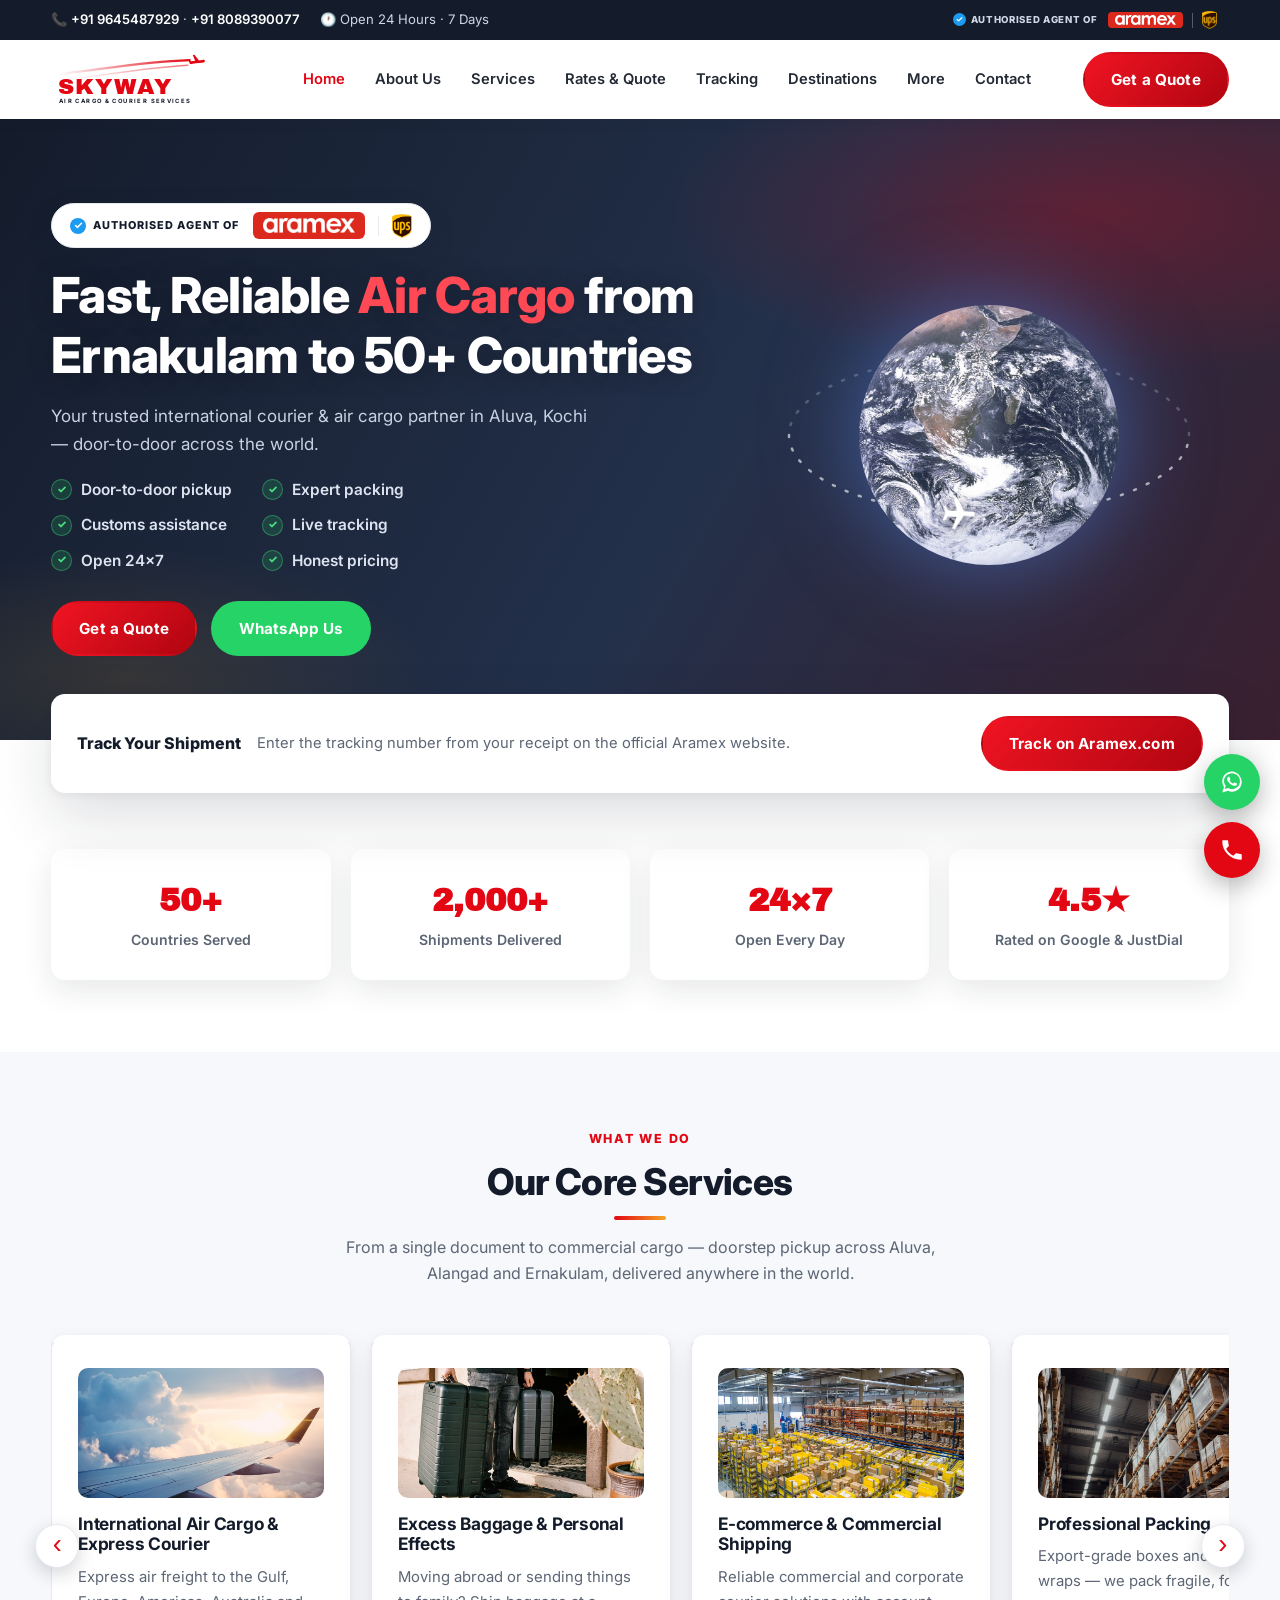
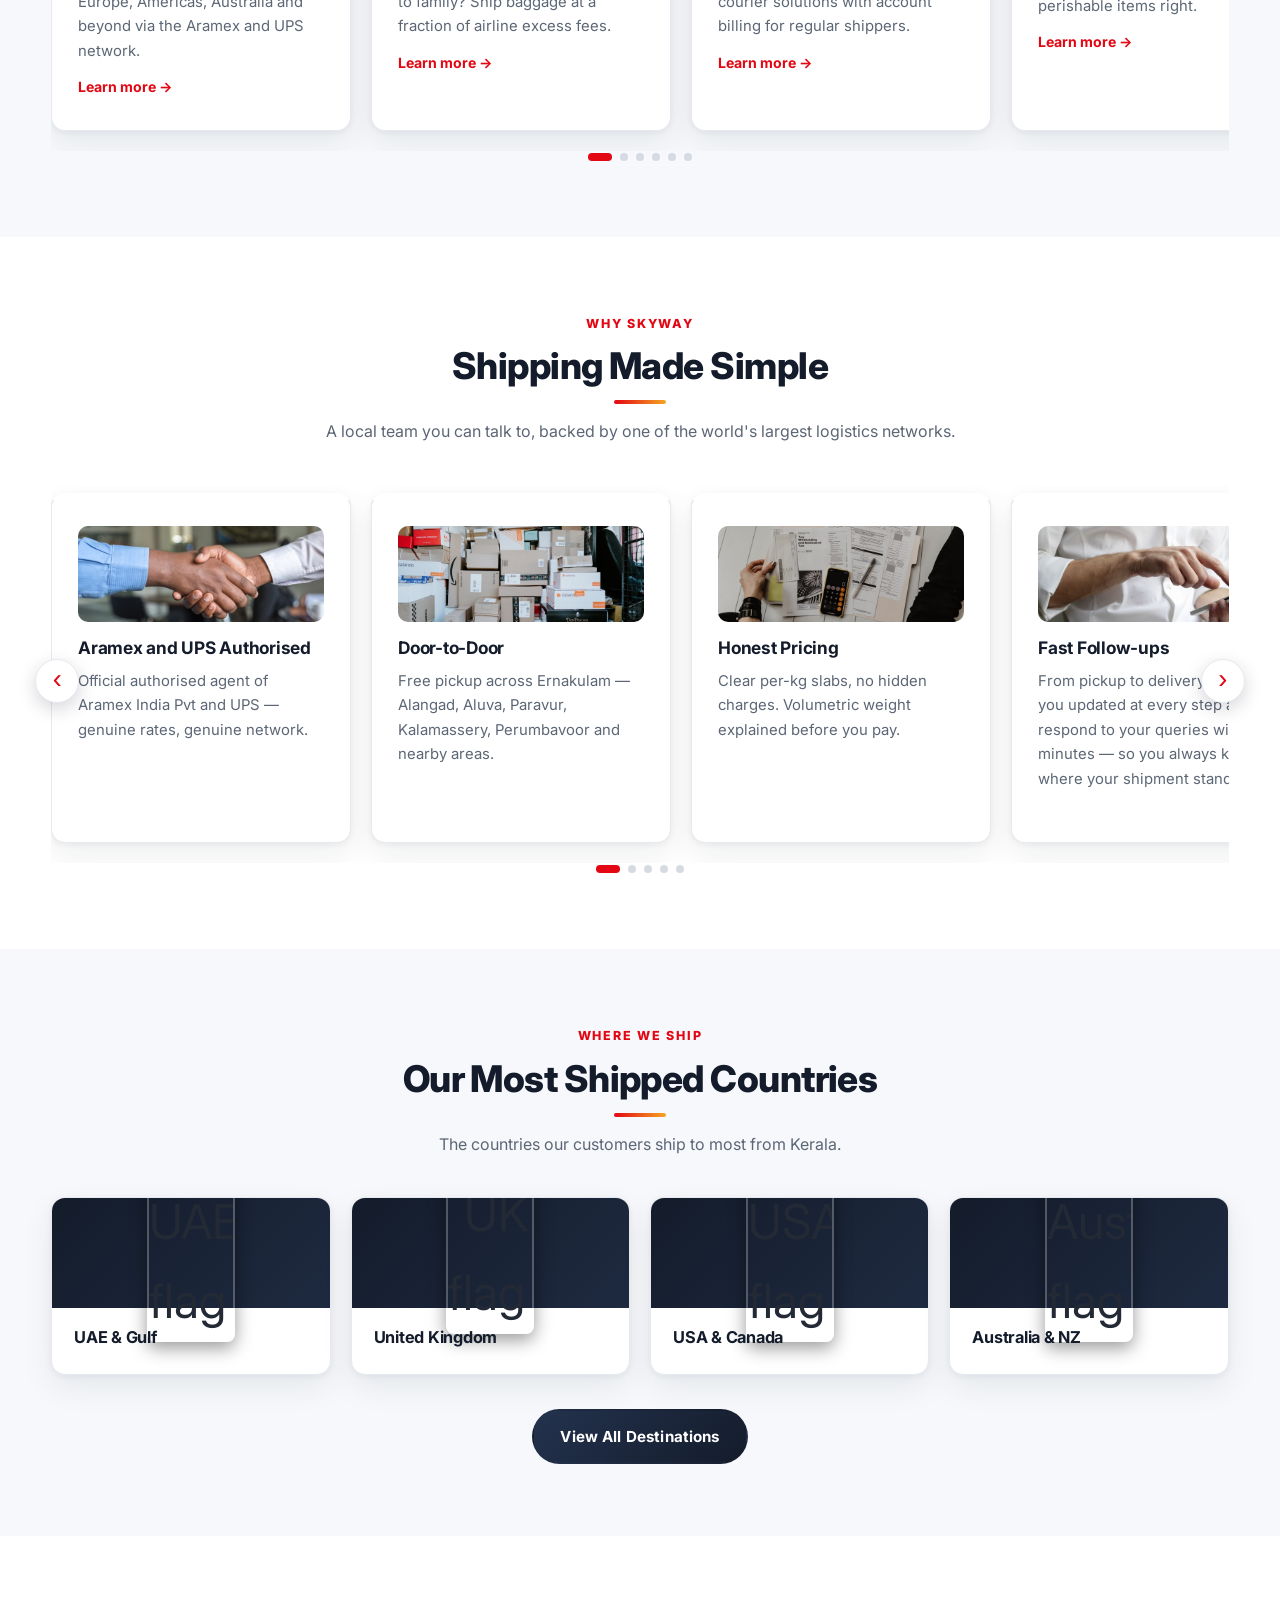
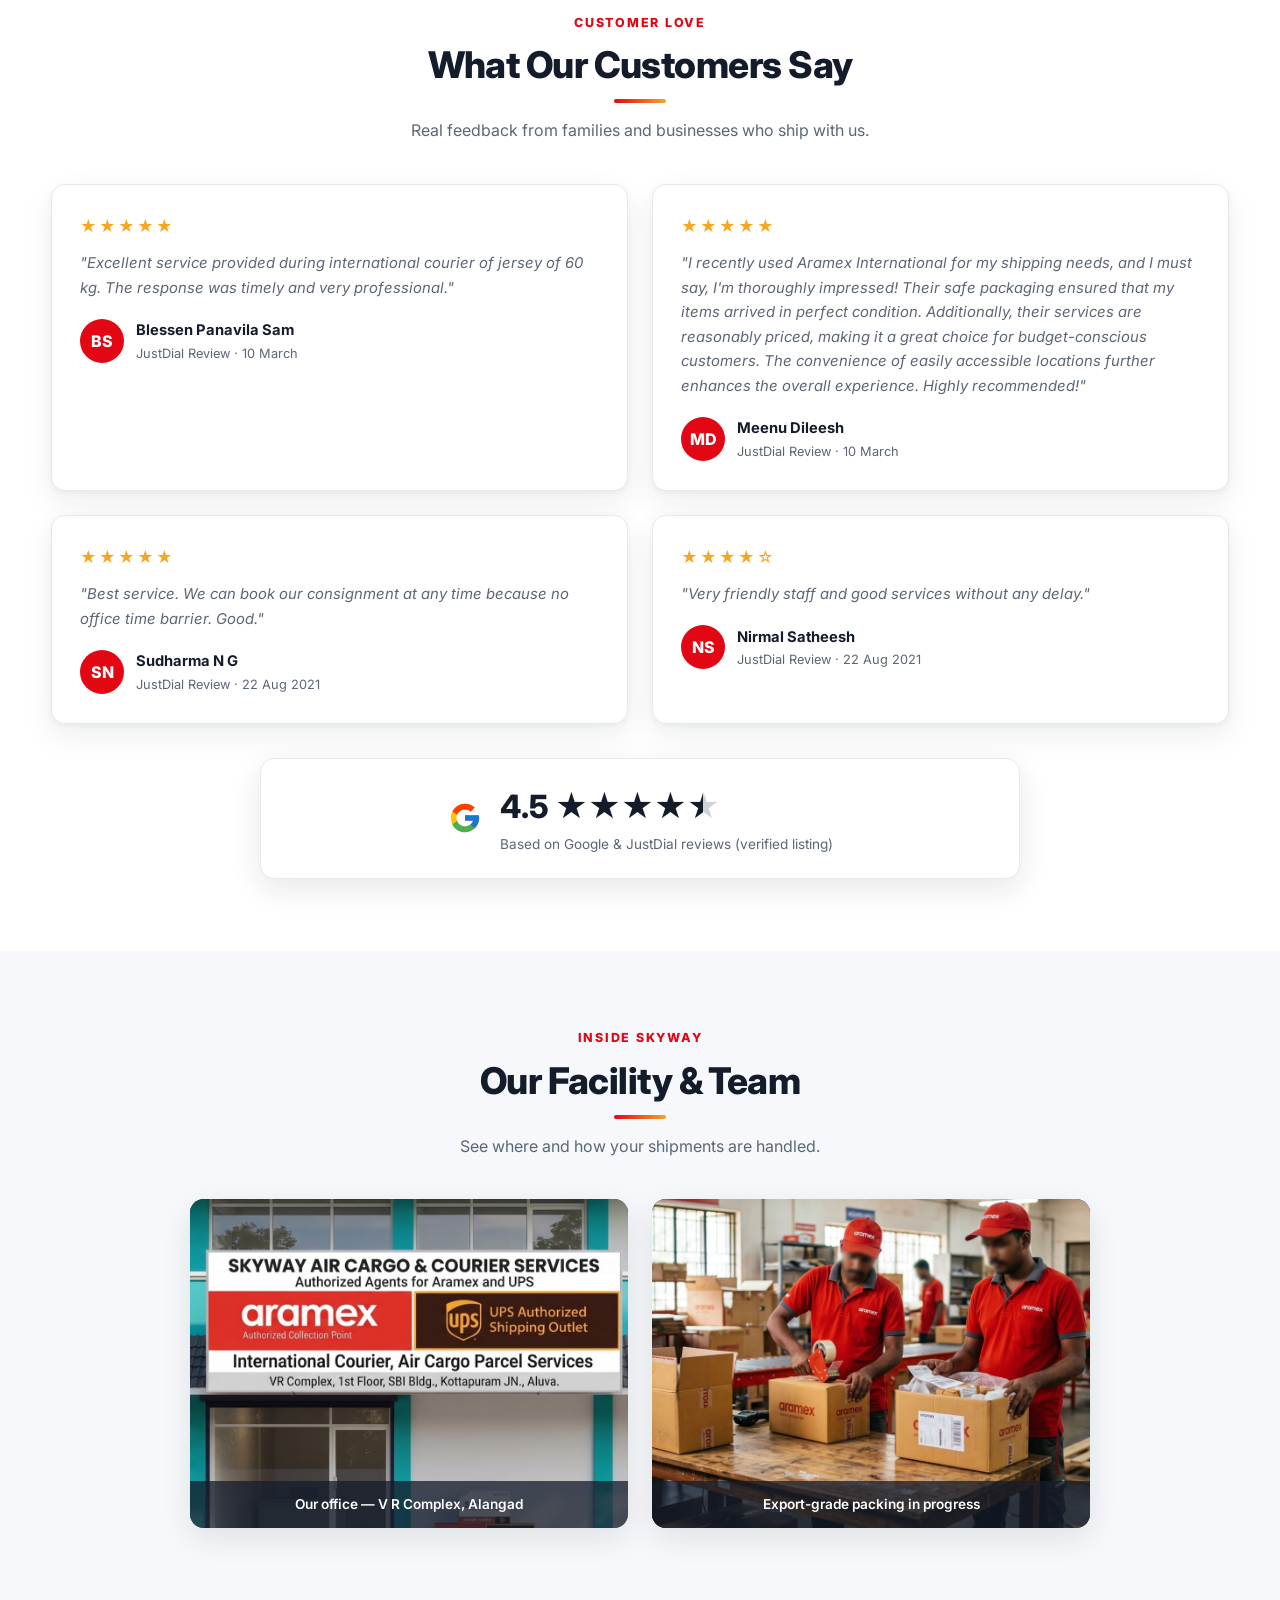
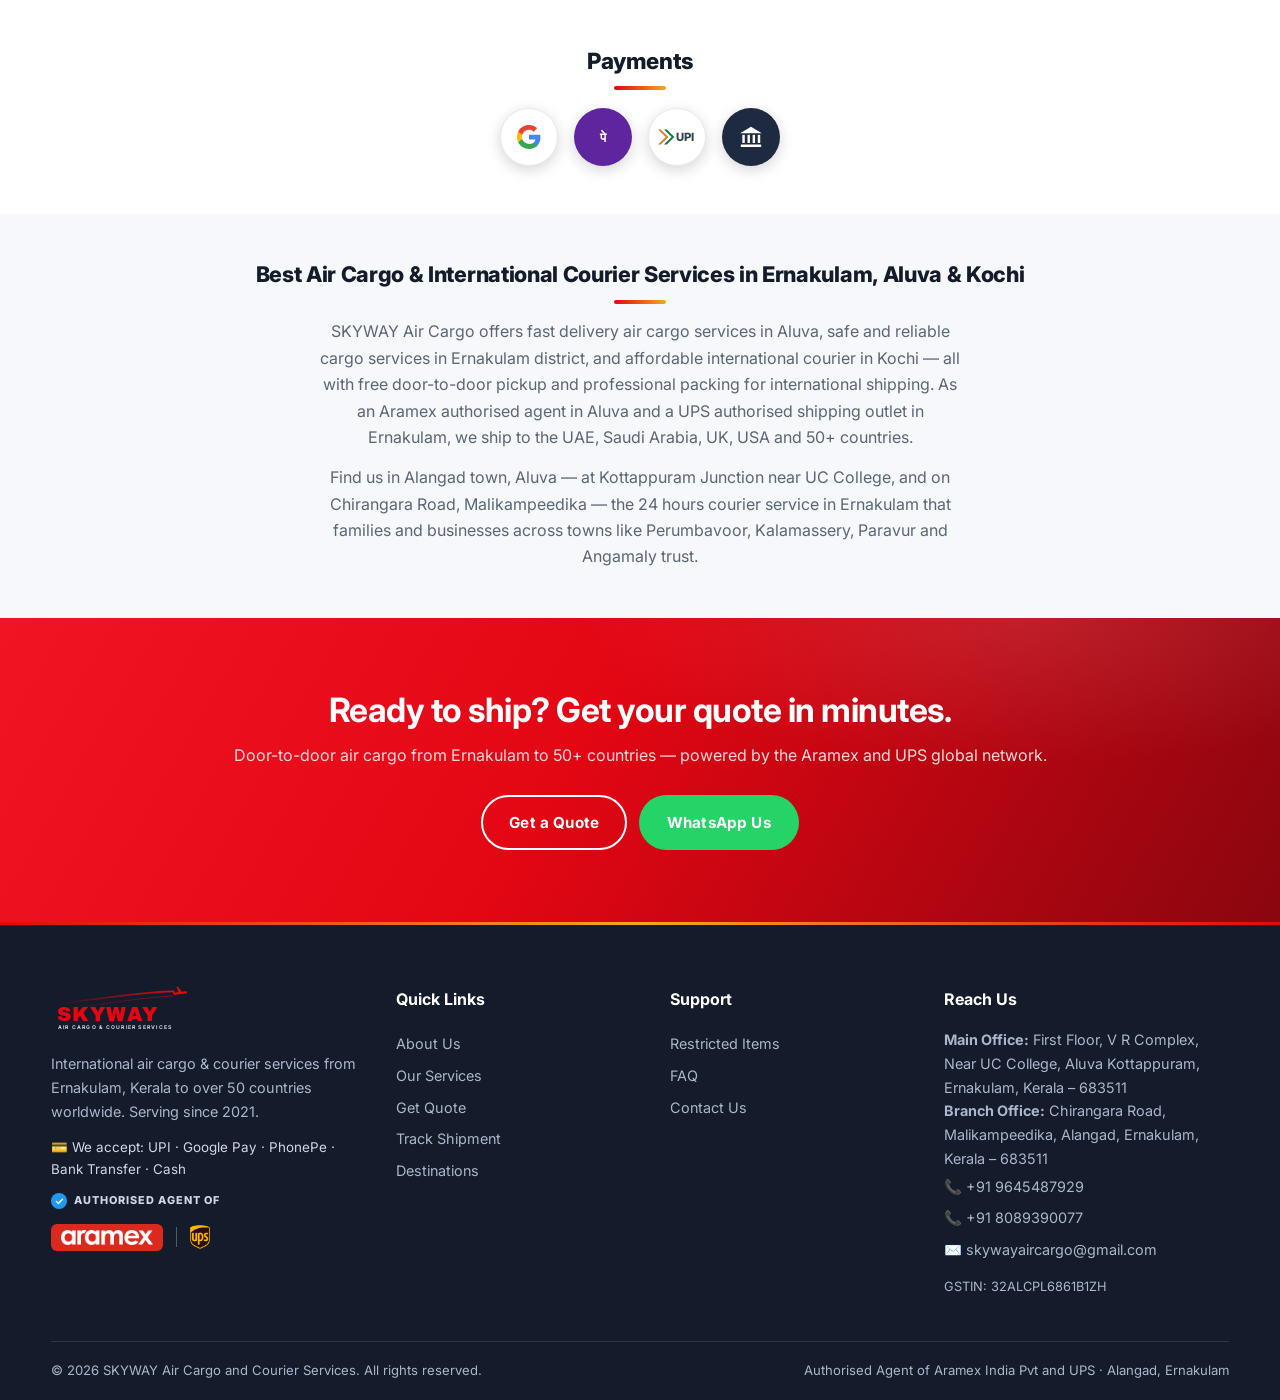
==== commit 1b833d3c: "About credentials: remove navy panel box, lighter section spacing Co-Authored-By: Claude Fable 5 <no" ====
--- a/index.html
+++ b/index.html
@@ -17,7 +17,7 @@
 <link rel="preconnect" href="https://fonts.googleapis.com">
 <link rel="preconnect" href="https://fonts.gstatic.com" crossorigin>
 <link href="https://fonts.googleapis.com/css2?family=Archivo+Black&family=Inter:wght@400;600;700;800&display=swap" rel="stylesheet">
-<link rel="stylesheet" href="css/style.css?v=10">
+<link rel="stylesheet" href="css/style.css?v=11">
 <script type="application/ld+json">
 {
  "@context": "https://schema.org",
--- a/css/style.css
+++ b/css/style.css
@@ -833,27 +833,8 @@
 }
 
 /* ---------- Credentials panel (About) ---------- */
-.cred-panel {
-  display: flex; align-items: center; justify-content: center; gap: 24px; flex-wrap: wrap;
-  background: linear-gradient(120deg, var(--navy) 0%, #23304a 55%, #3a2030 100%);
-  border-radius: 20px; padding: 38px 32px; box-shadow: var(--shadow-lg);
-  position: relative; overflow: hidden;
-}
-.cred-panel::before {
-  content: ""; position: absolute; inset: 0; pointer-events: none;
-  background: radial-gradient(ellipse 55% 65% at 85% 10%, rgba(227, 6, 19, .25), transparent 60%),
-              radial-gradient(ellipse 40% 50% at 8% 90%, rgba(245, 166, 35, .12), transparent 60%);
-}
-.cred-panel > * { position: relative; }
-.cred-panel .license-chip {
-  background: rgba(255, 255, 255, .07); border: 1px solid rgba(255, 255, 255, .16);
-  color: #fff; box-shadow: none; padding: 18px 26px; border-radius: 14px;
-  backdrop-filter: blur(4px);
-}
-.cred-panel .license-chip > span:first-child { font-size: 1.9rem !important; }
-.cred-panel .license-chip strong { color: #fff; font-size: 1.02rem; }
-.cred-panel .license-chip div span { color: #b9c3d6; font-size: .84rem; }
-@media (max-width: 640px) {
-  .cred-panel { padding: 24px 16px; gap: 14px; }
+.cred-panel { display: flex; align-items: center; justify-content: center; gap: 24px; flex-wrap: wrap; }
+@media (max-width: 640px) {
+  .cred-panel { gap: 14px; }
   .cred-panel .license-chip { width: 100%; justify-content: center; padding: 14px 18px; }
-}
+}
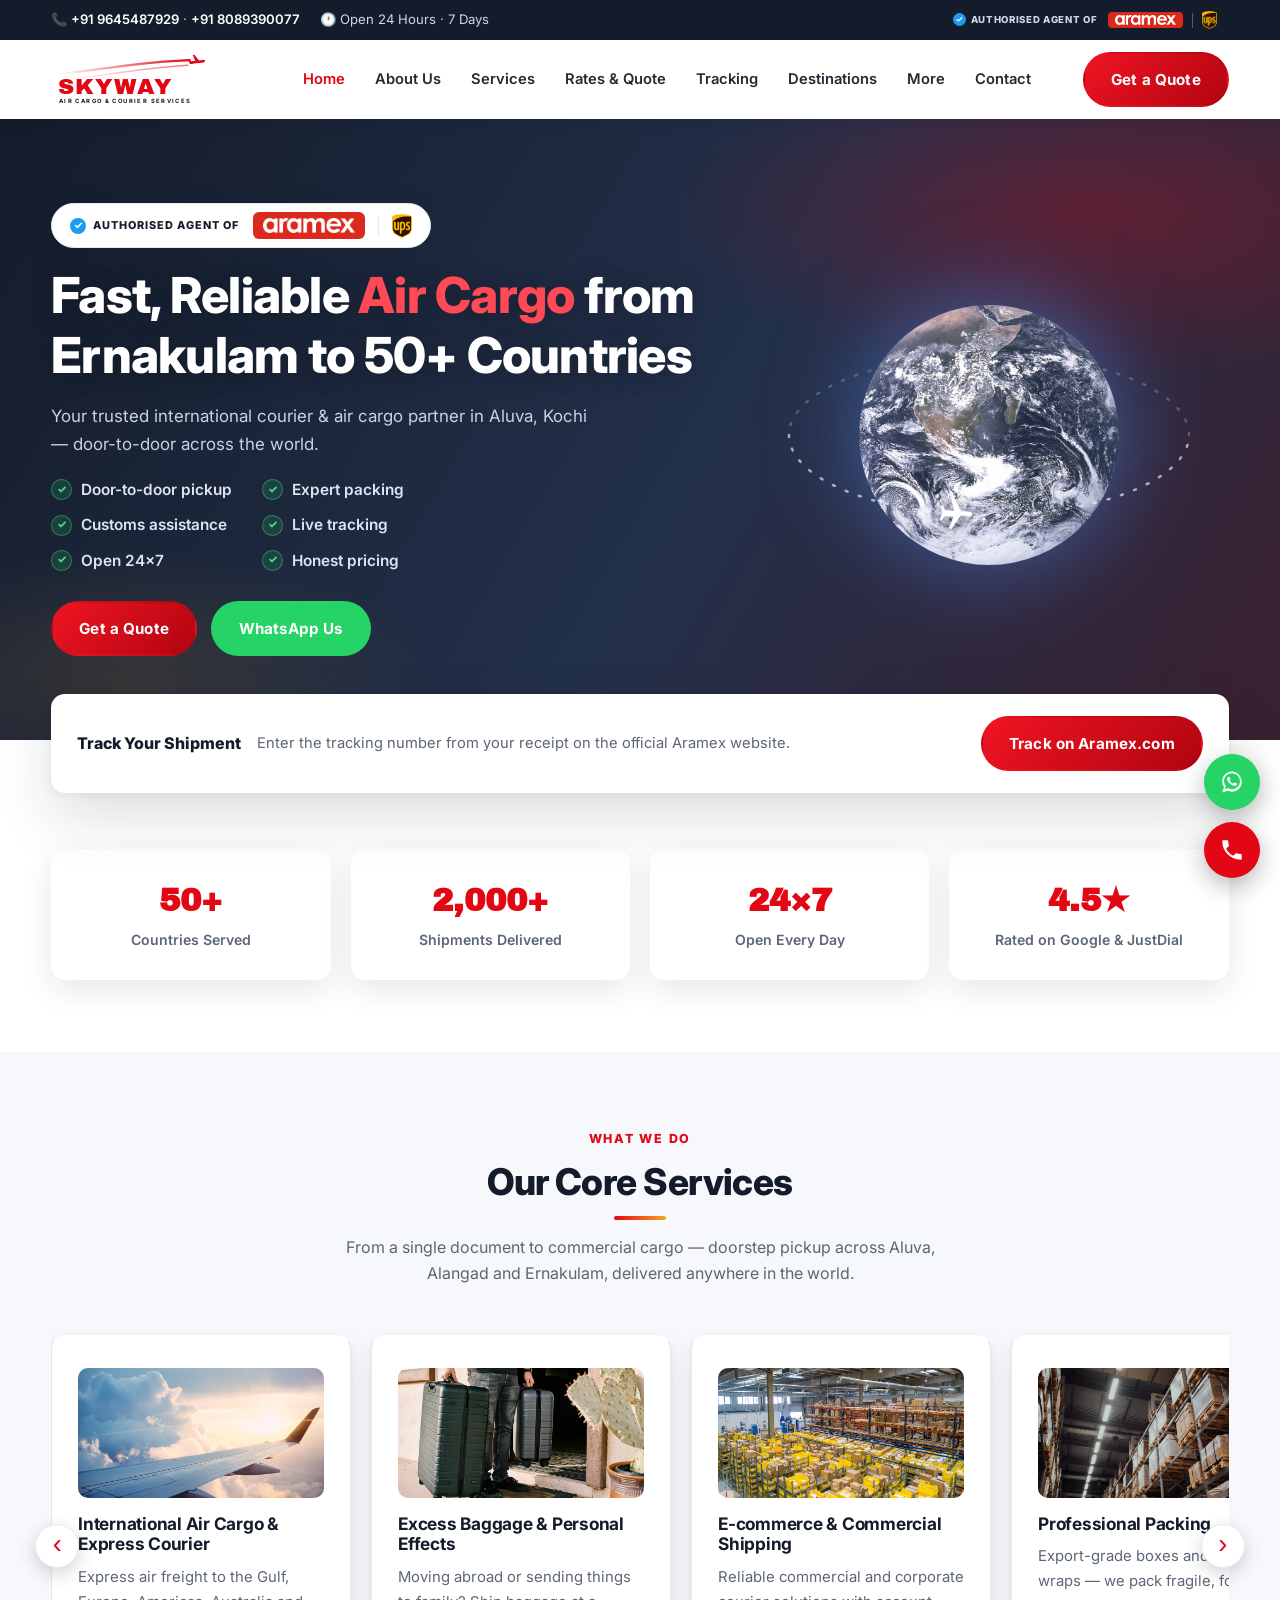
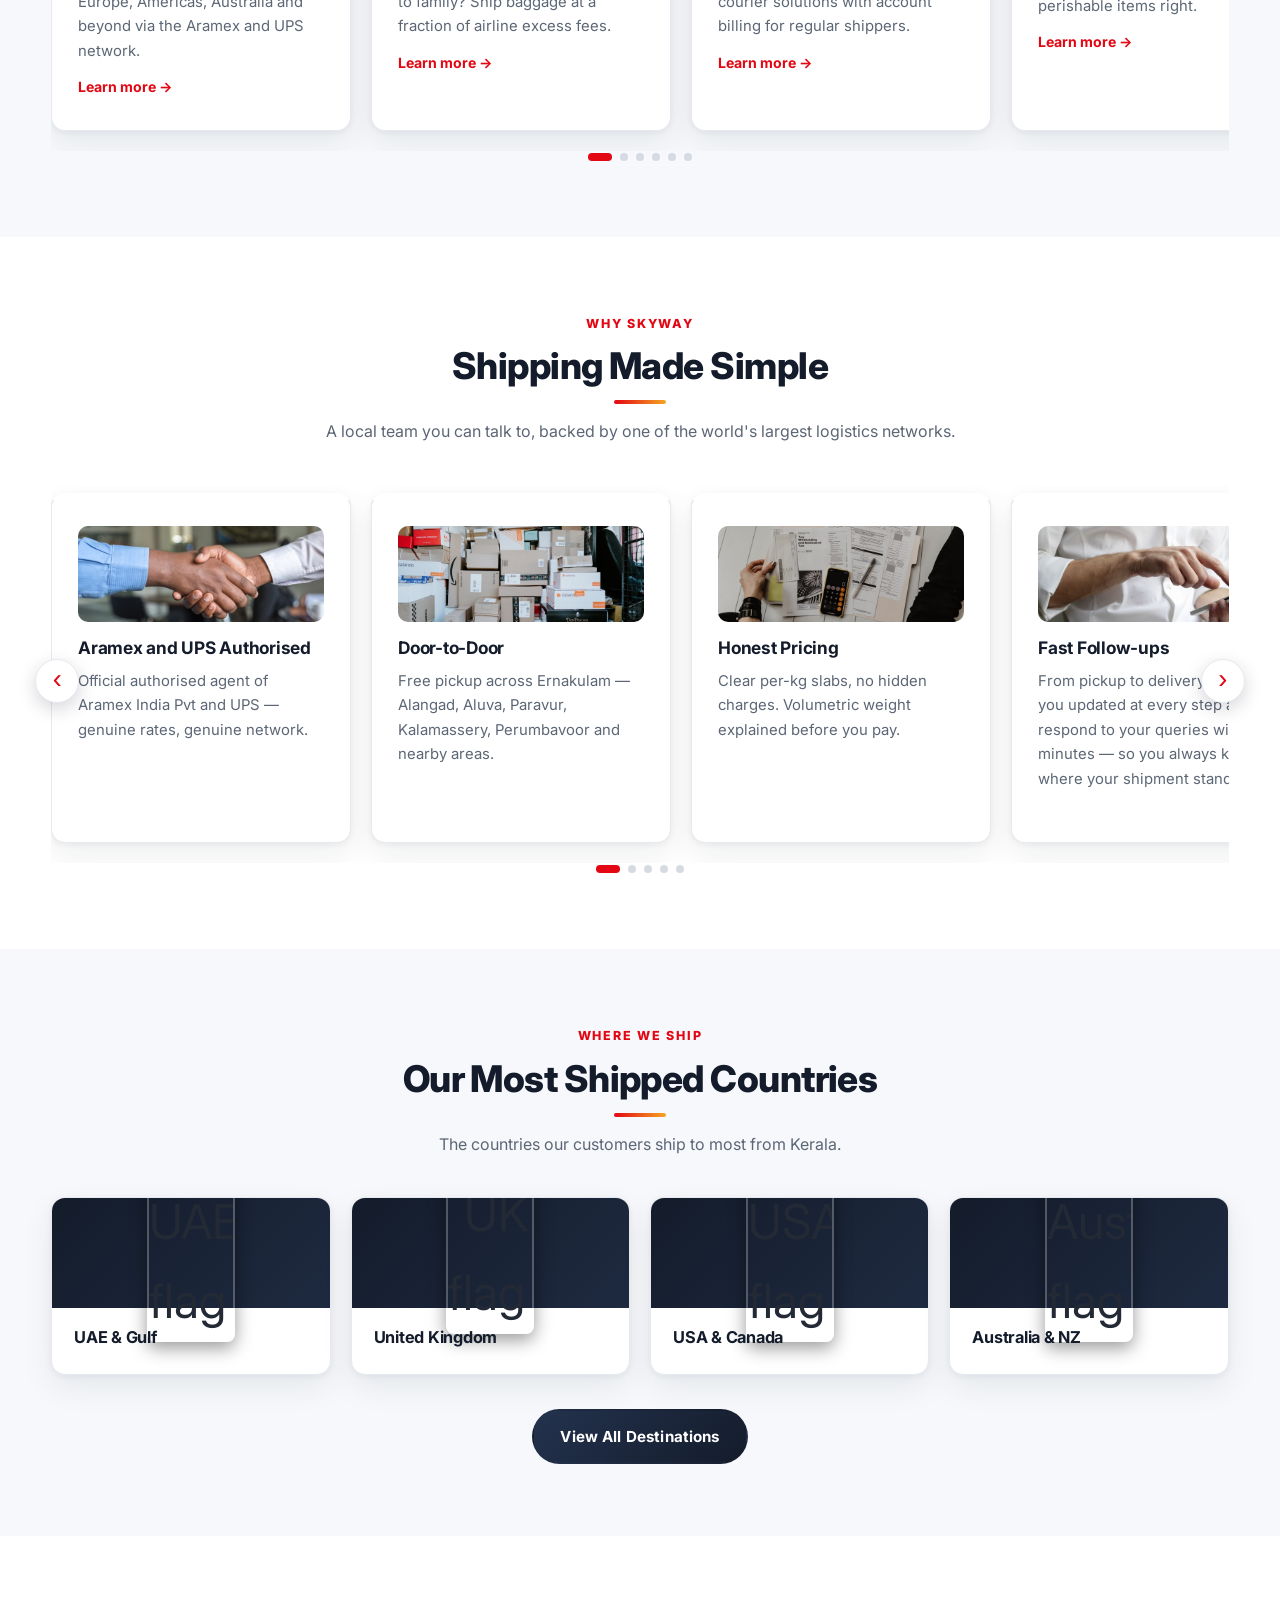
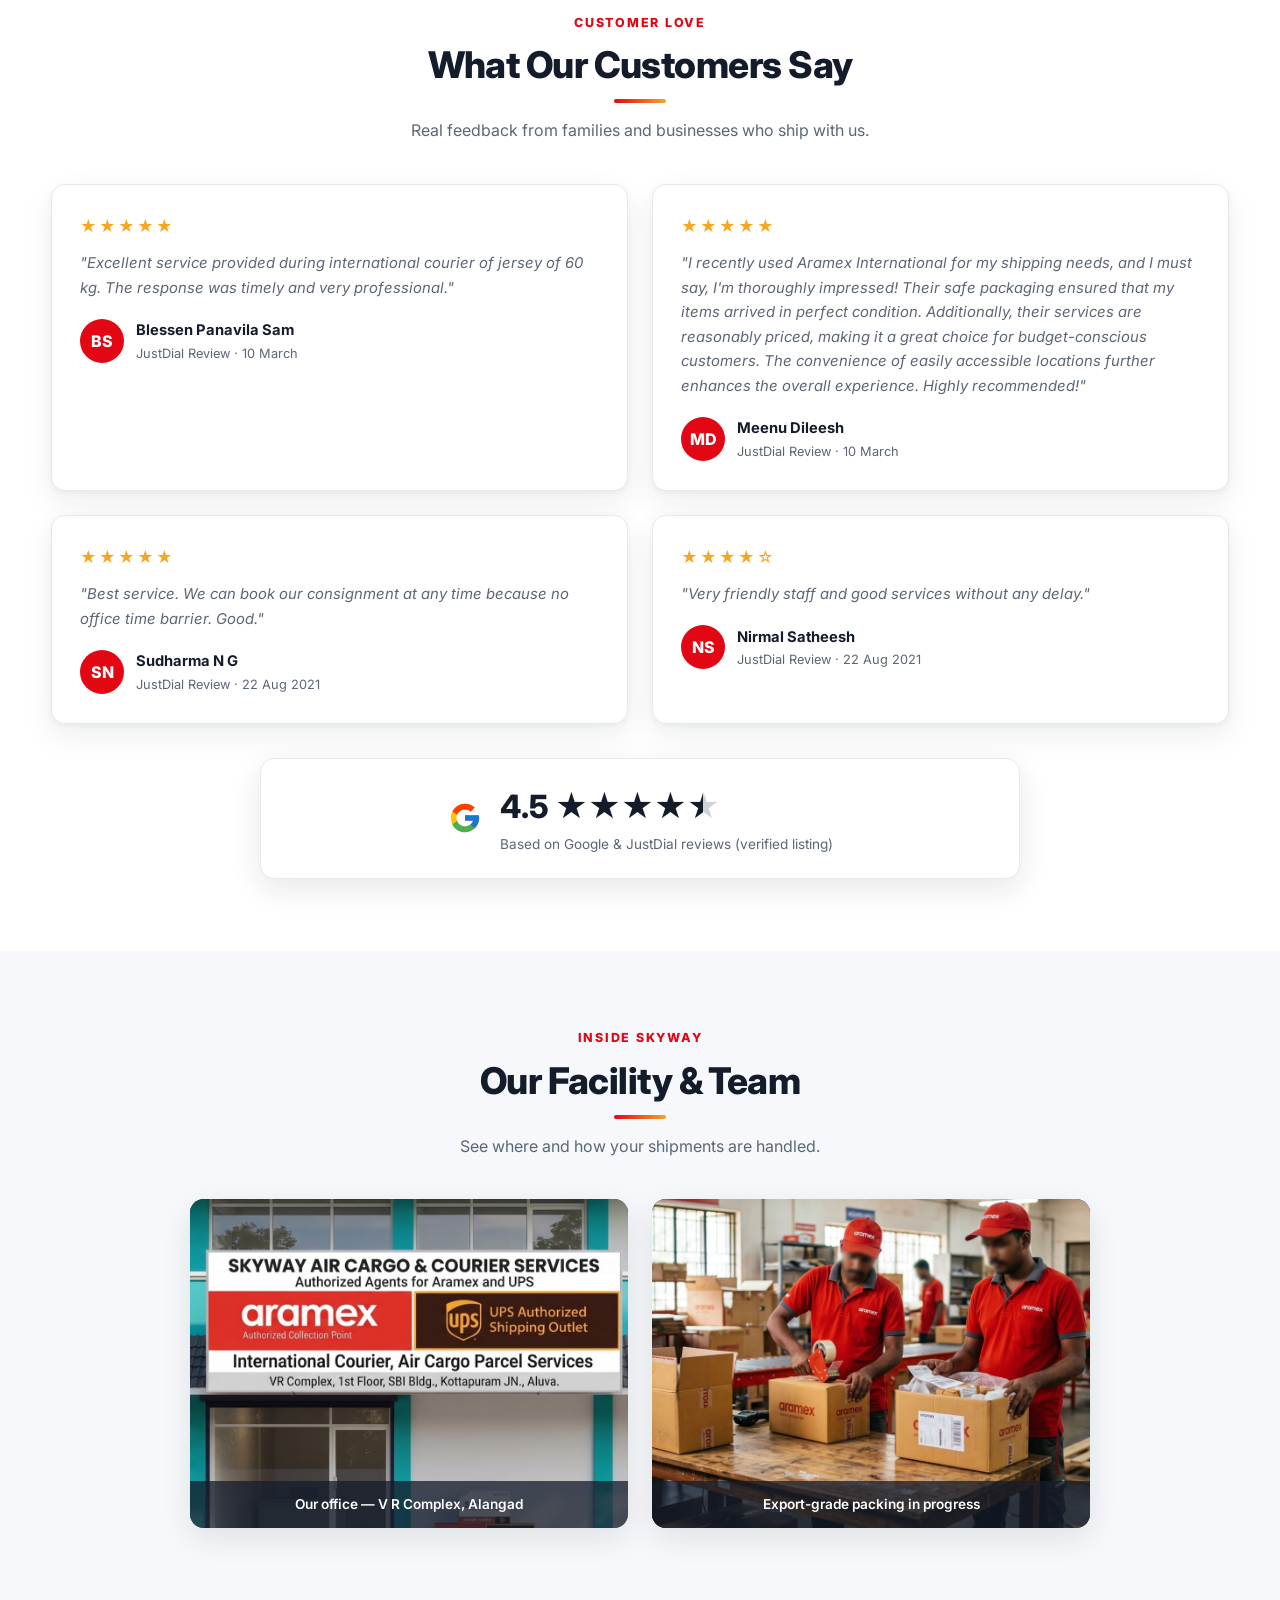
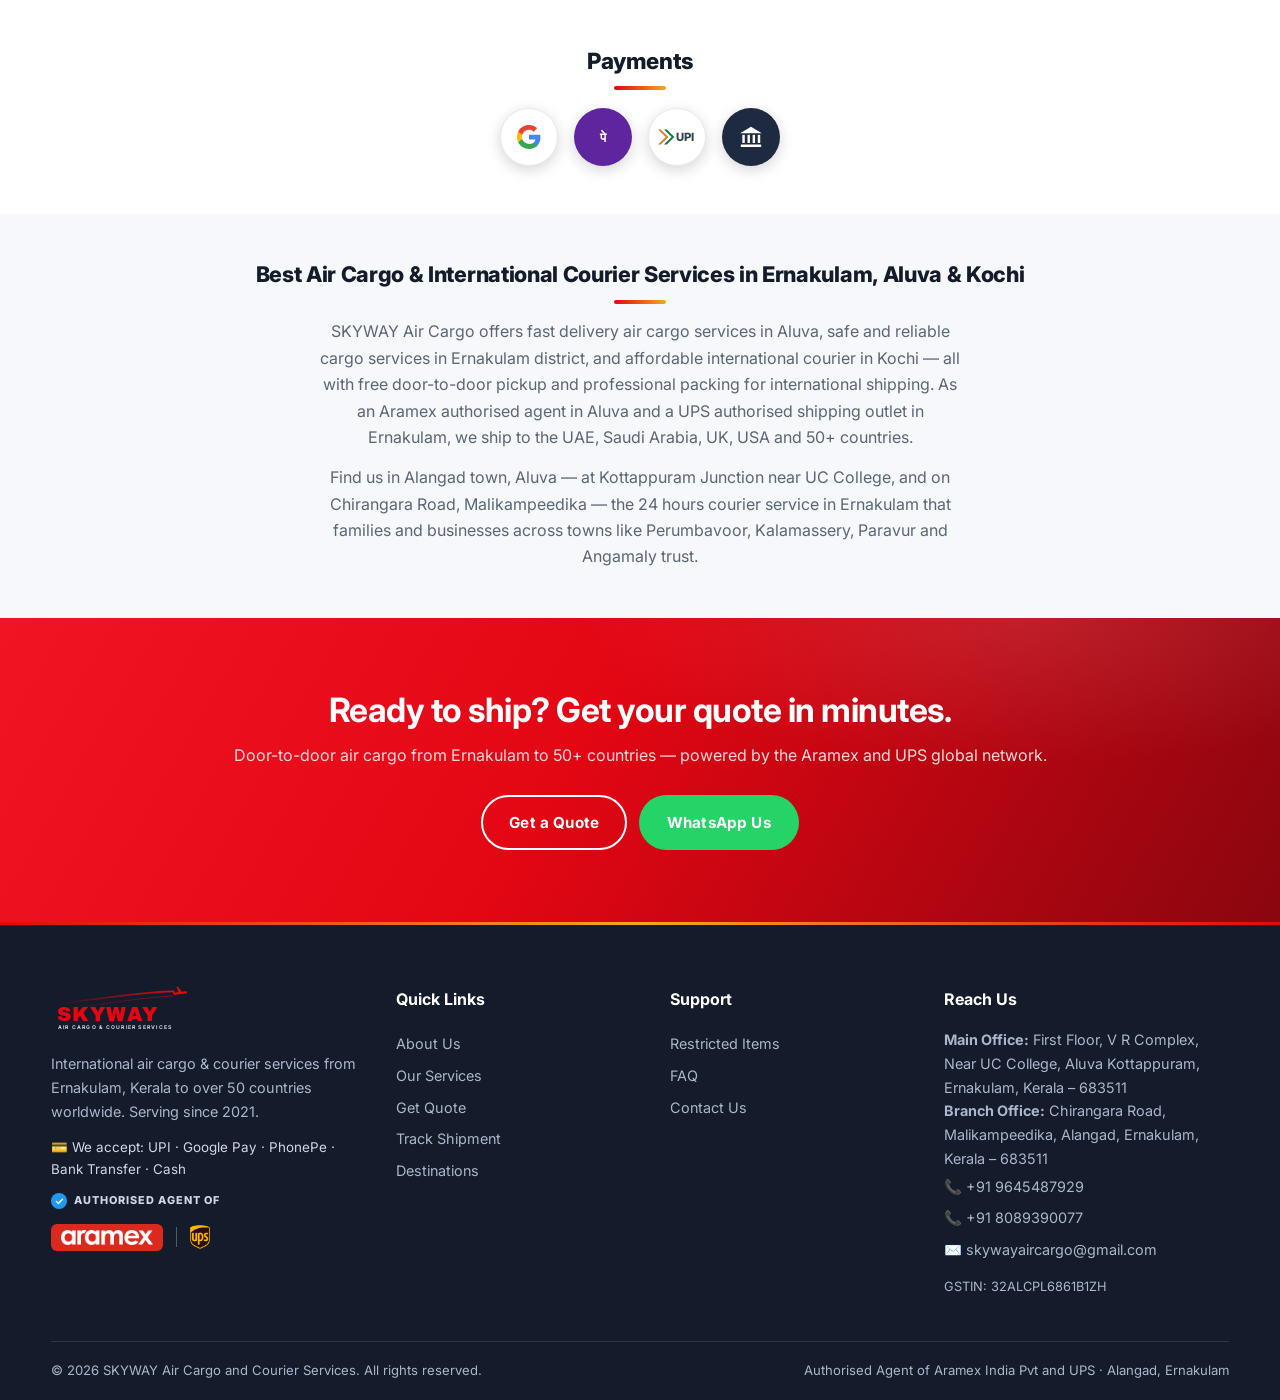
==== commit 235229fa: "Slightly reduce inner-page hero banner height Co-Authored-By: Claude Fable 5 <noreply@anthropic.com>" ====
--- a/index.html
+++ b/index.html
@@ -17,7 +17,7 @@
 <link rel="preconnect" href="https://fonts.googleapis.com">
 <link rel="preconnect" href="https://fonts.gstatic.com" crossorigin>
 <link href="https://fonts.googleapis.com/css2?family=Archivo+Black&family=Inter:wght@400;600;700;800&display=swap" rel="stylesheet">
-<link rel="stylesheet" href="css/style.css?v=11">
+<link rel="stylesheet" href="css/style.css?v=12">
 <script type="application/ld+json">
 {
  "@context": "https://schema.org",
--- a/css/style.css
+++ b/css/style.css
@@ -314,7 +314,7 @@
 .map-embed iframe { width: 100%; height: 300px; border: 0; display: block; }
 
 /* ---------- Page hero (inner pages) ---------- */
-.page-hero { background: linear-gradient(120deg, var(--navy), #2a3a5c); color: #fff; padding: 64px 0; }
+.page-hero { background: linear-gradient(120deg, var(--navy), #2a3a5c); color: #fff; padding: 50px 0; }
 .page-hero h1 { color: #fff; font-size: clamp(1.8rem, 3.6vw, 2.6rem); font-weight: 800; }
 .page-hero p { color: #c9d2e3; max-width: 620px; margin-top: 10px; }
 .crumbs { font-size: .82rem; color: #9fb0cc; margin-bottom: 14px; font-weight: 600; }
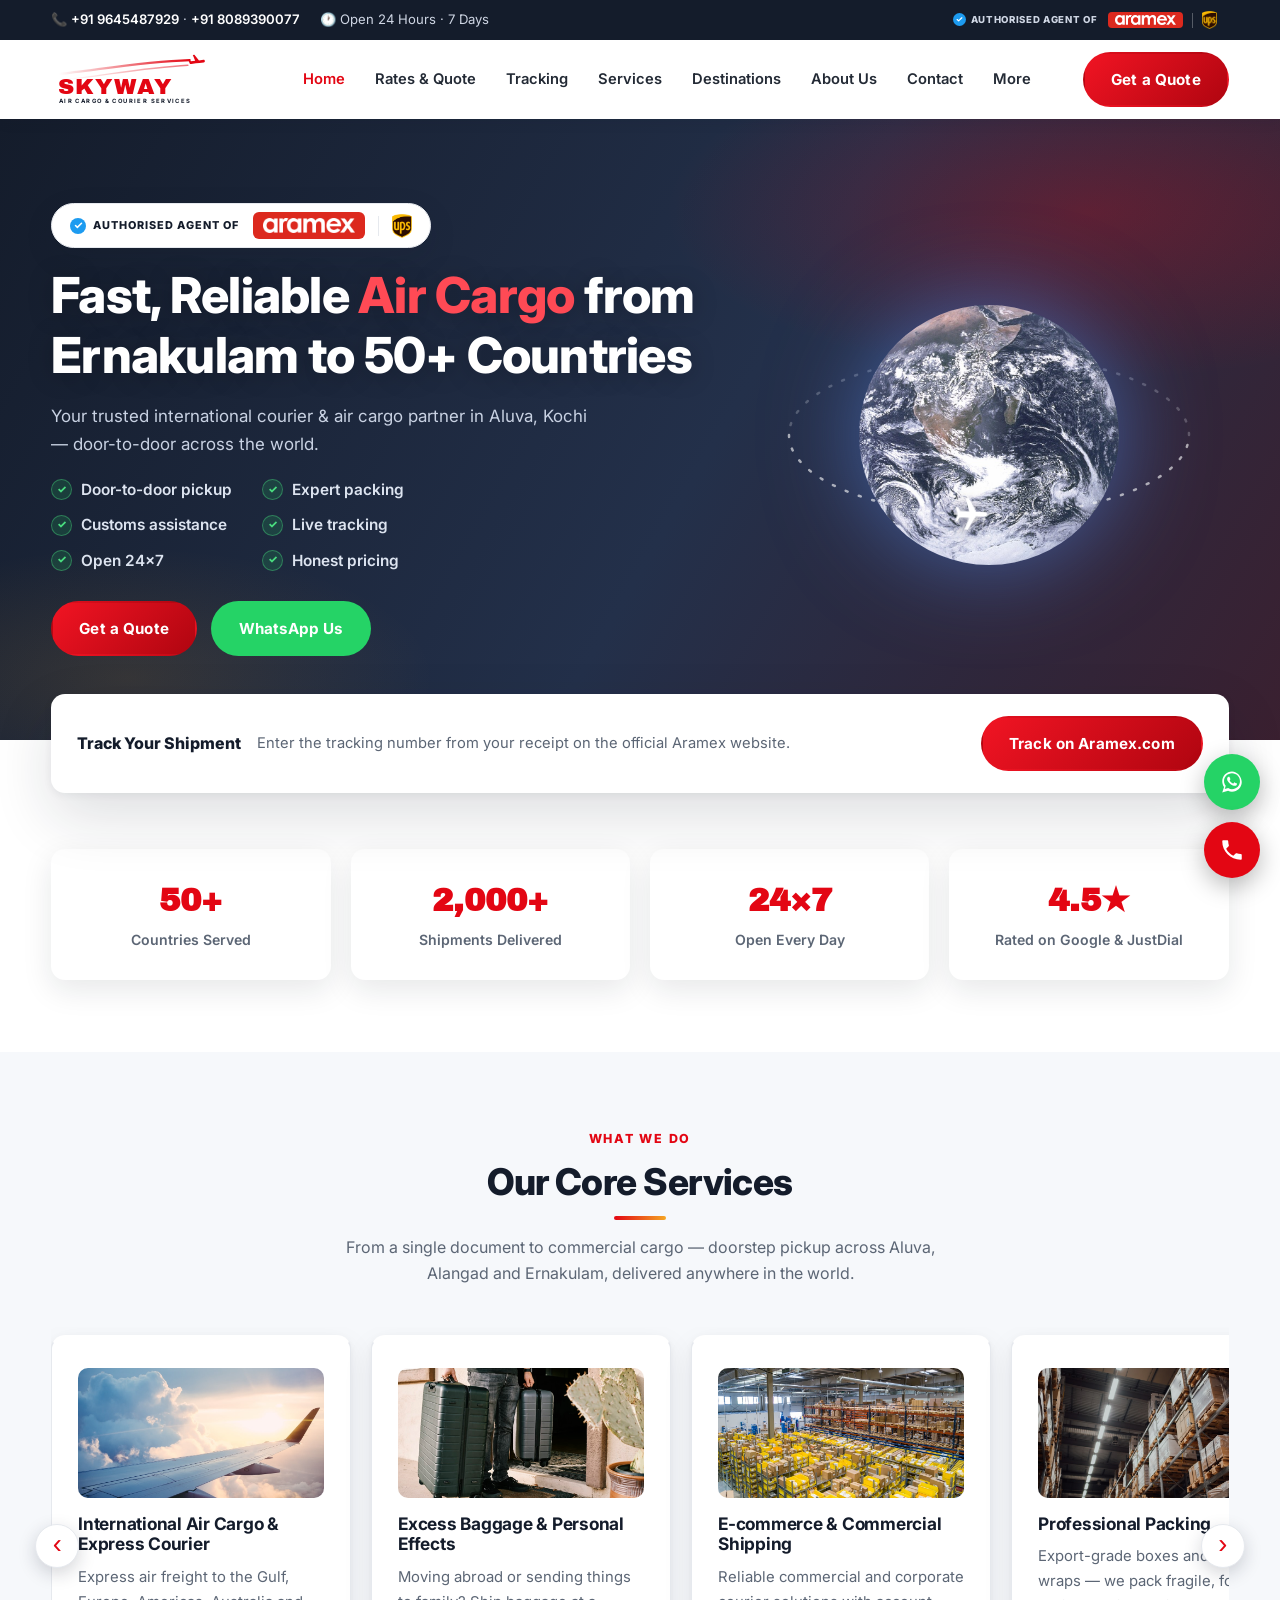
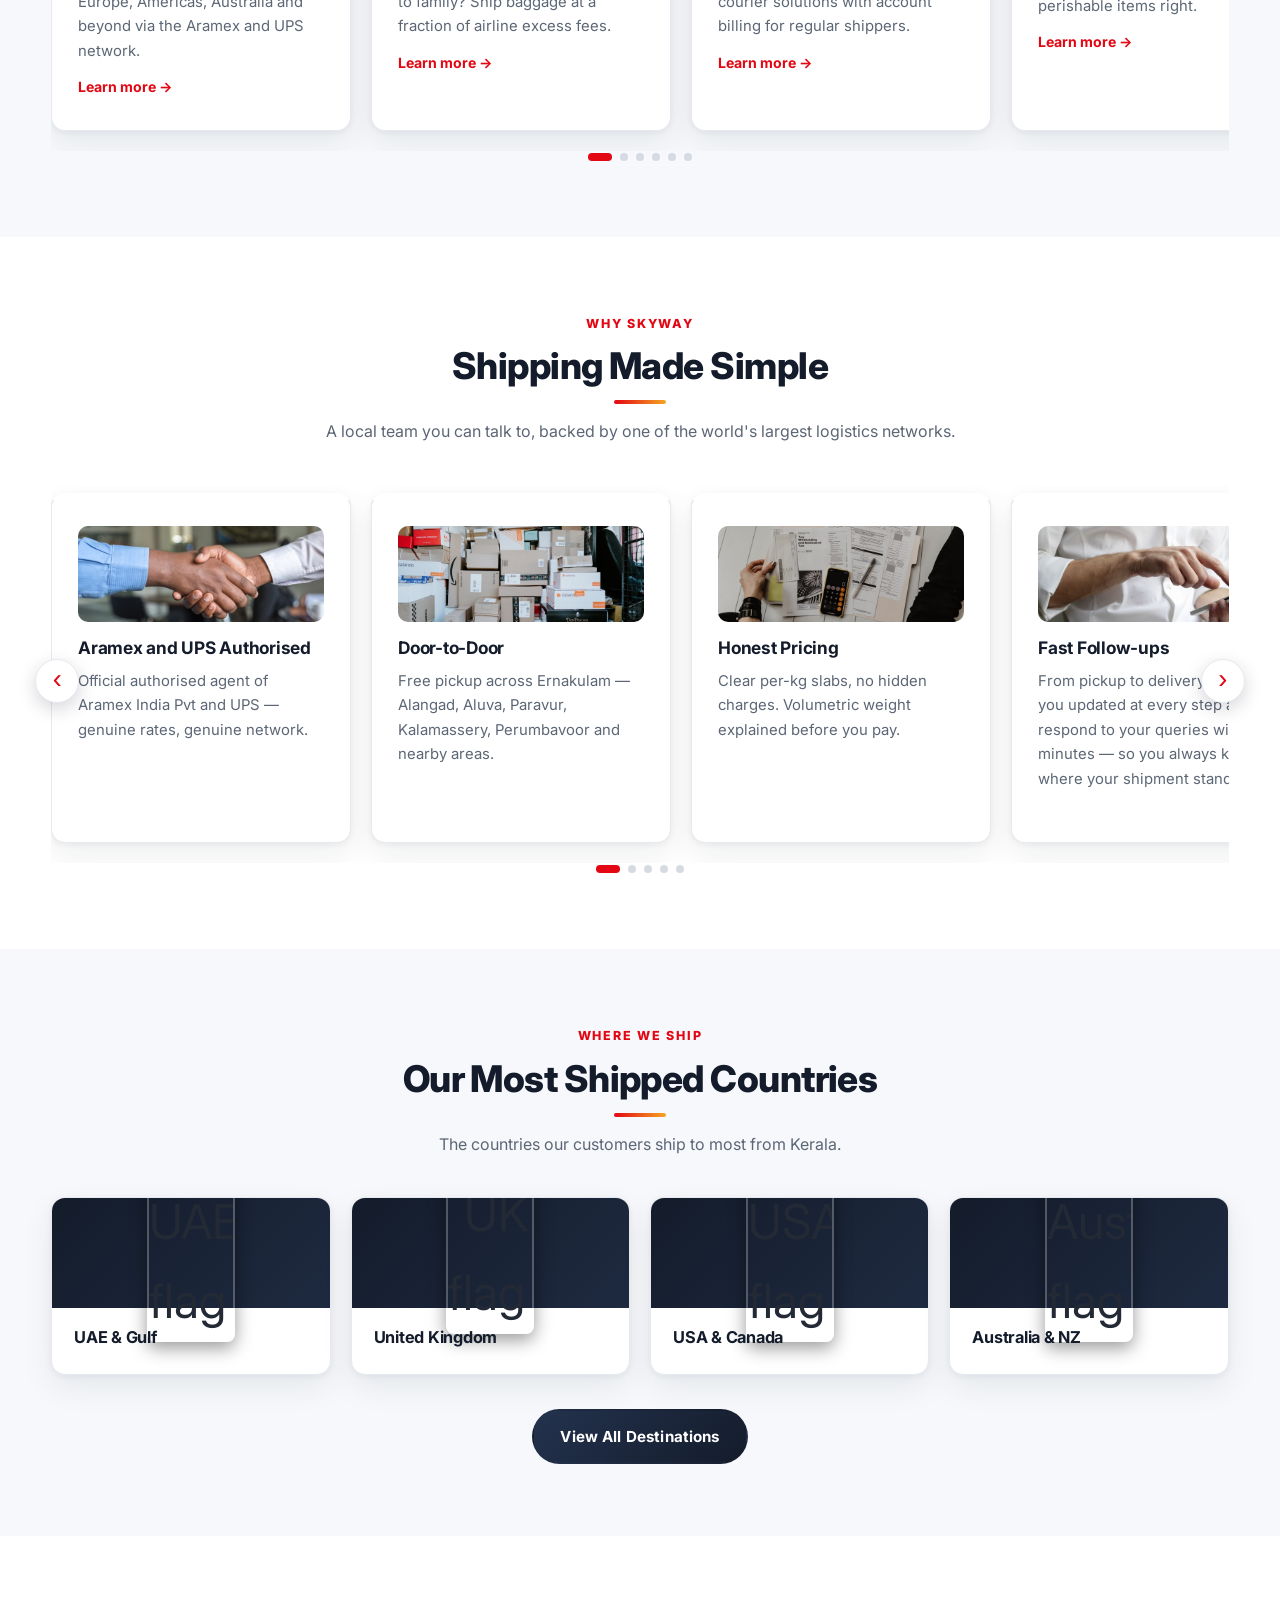
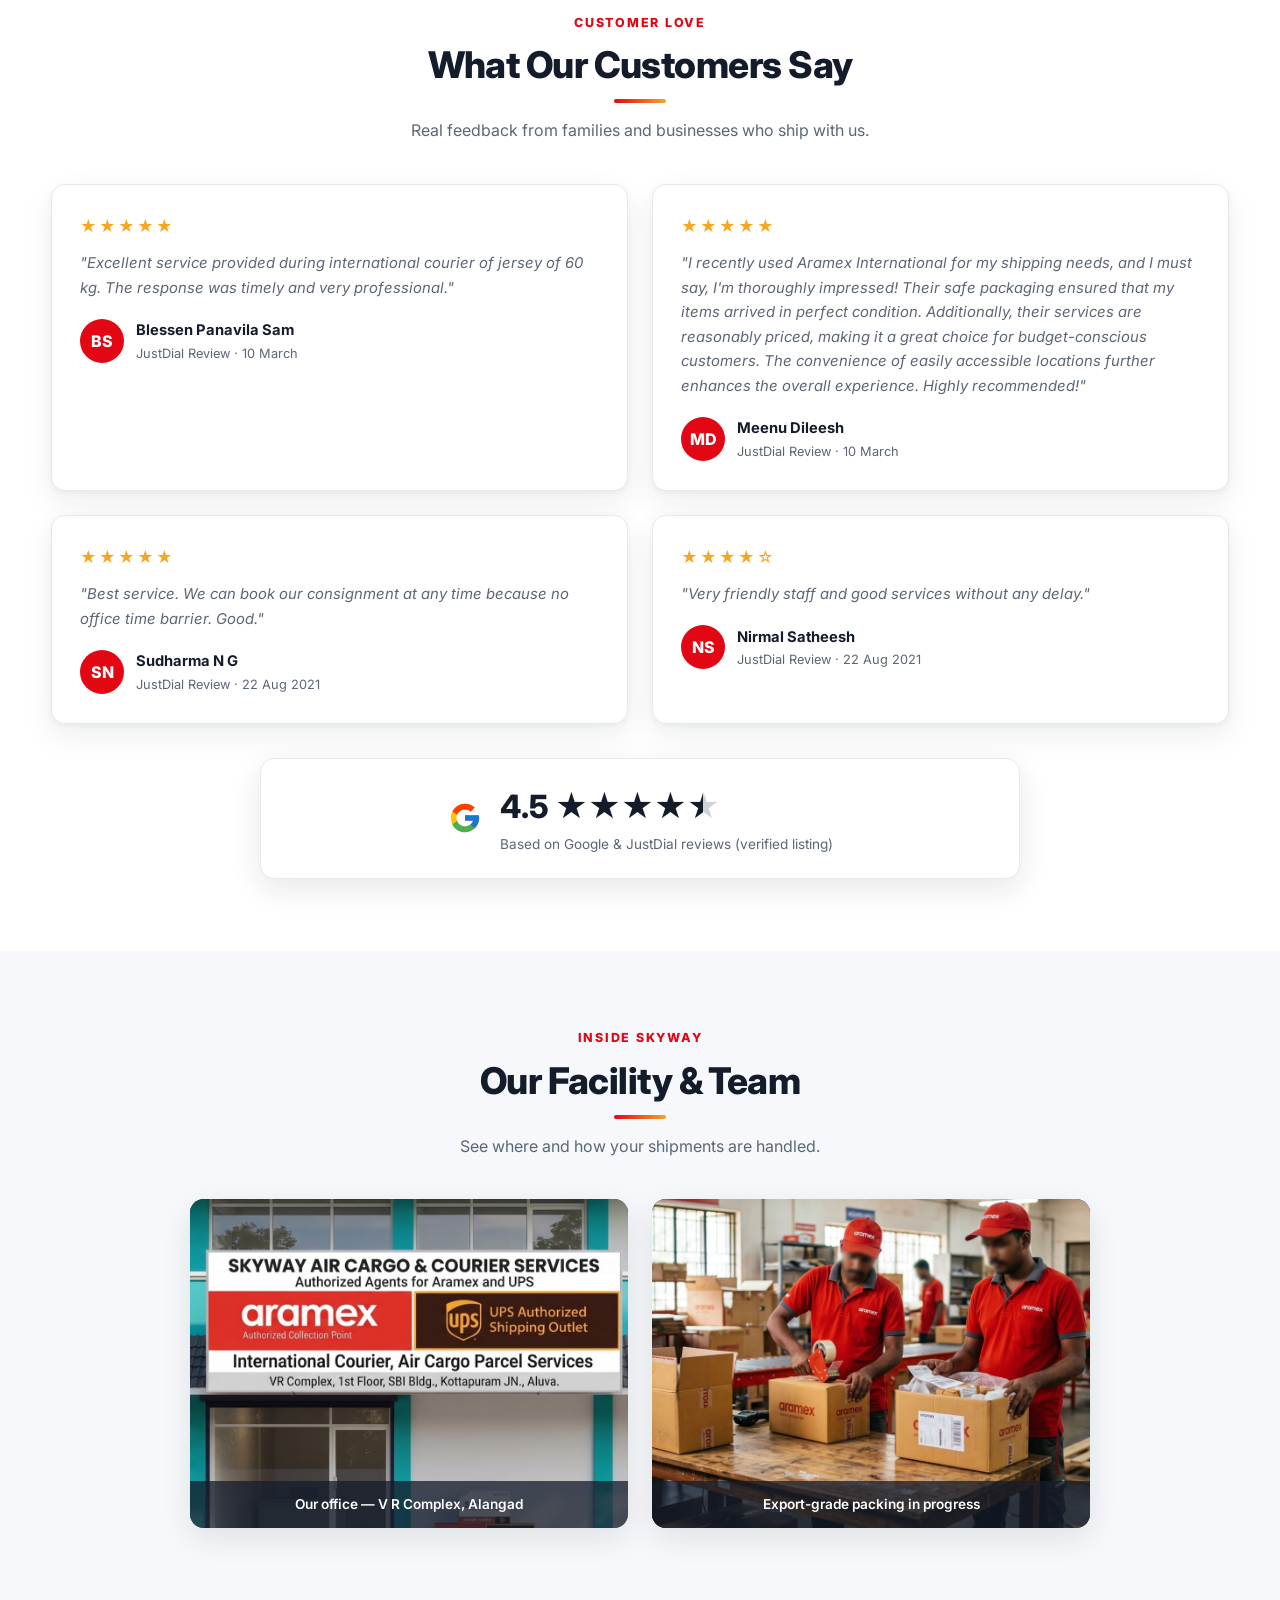
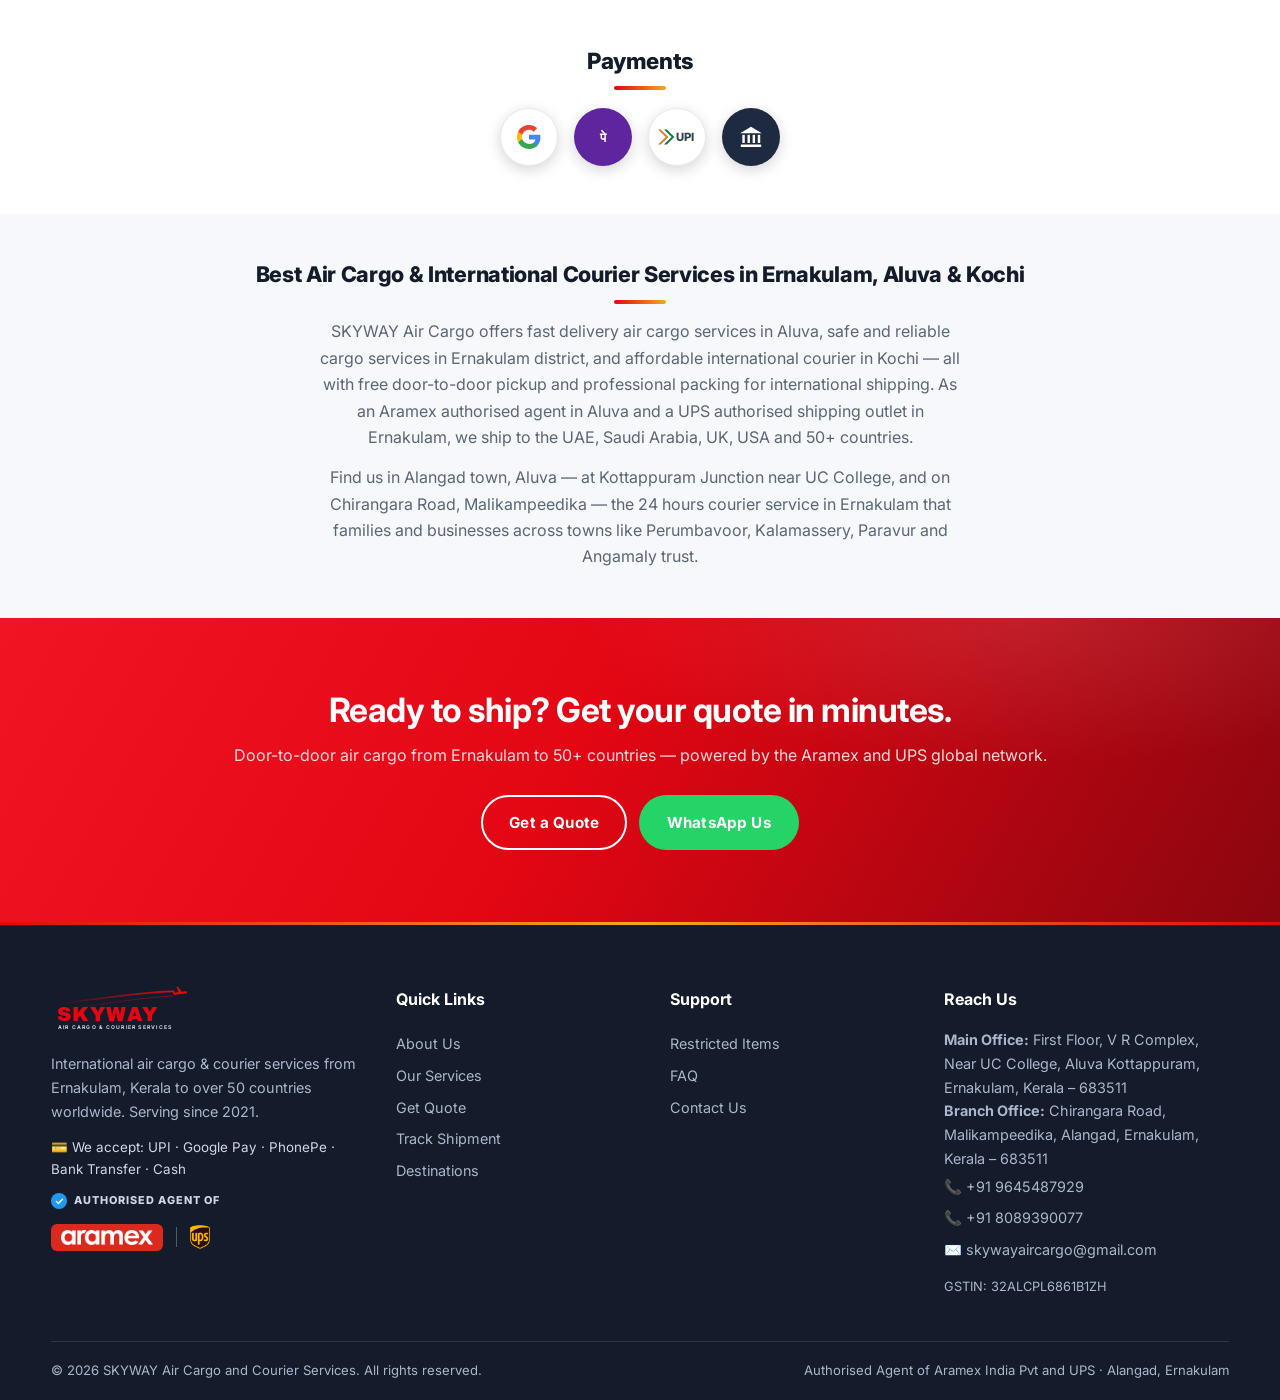
==== commit 39292e7d: "Nav order: Home, Rates & Quote, Tracking, Services, Destinations, About, Contact, More Co-Authored-B" ====
--- a/index.html
+++ b/index.html
@@ -175,11 +175,12 @@
     <nav class="main-nav">
       <ul>
         <li><a href="index.html" class="active">Home</a></li>
-        <li><a href="about.html" class="">About Us</a></li>
-        <li><a href="services.html" class="">Services</a></li>
         <li><a href="quote.html" class="">Rates &amp; Quote</a></li>
         <li><a href="tracking.html" class="">Tracking</a></li>
+        <li><a href="services.html" class="">Services</a></li>
         <li><a href="destinations.html" class="">Destinations</a></li>
+        <li><a href="about.html" class="">About Us</a></li>
+        <li><a href="contact.html" class="">Contact</a></li>
         <li class="dropdown">
           <a href="#" class="" onclick="return false">More</a>
           <div class="dropdown-menu">
@@ -188,7 +189,6 @@
             <a href="index.html#testimonials">Customer Testimonials ★</a>
           </div>
         </li>
-        <li><a href="contact.html" class="">Contact</a></li>
       </ul>
     </nav>
     <a href="quote.html" class="btn btn-red nav-cta">Get a Quote</a>
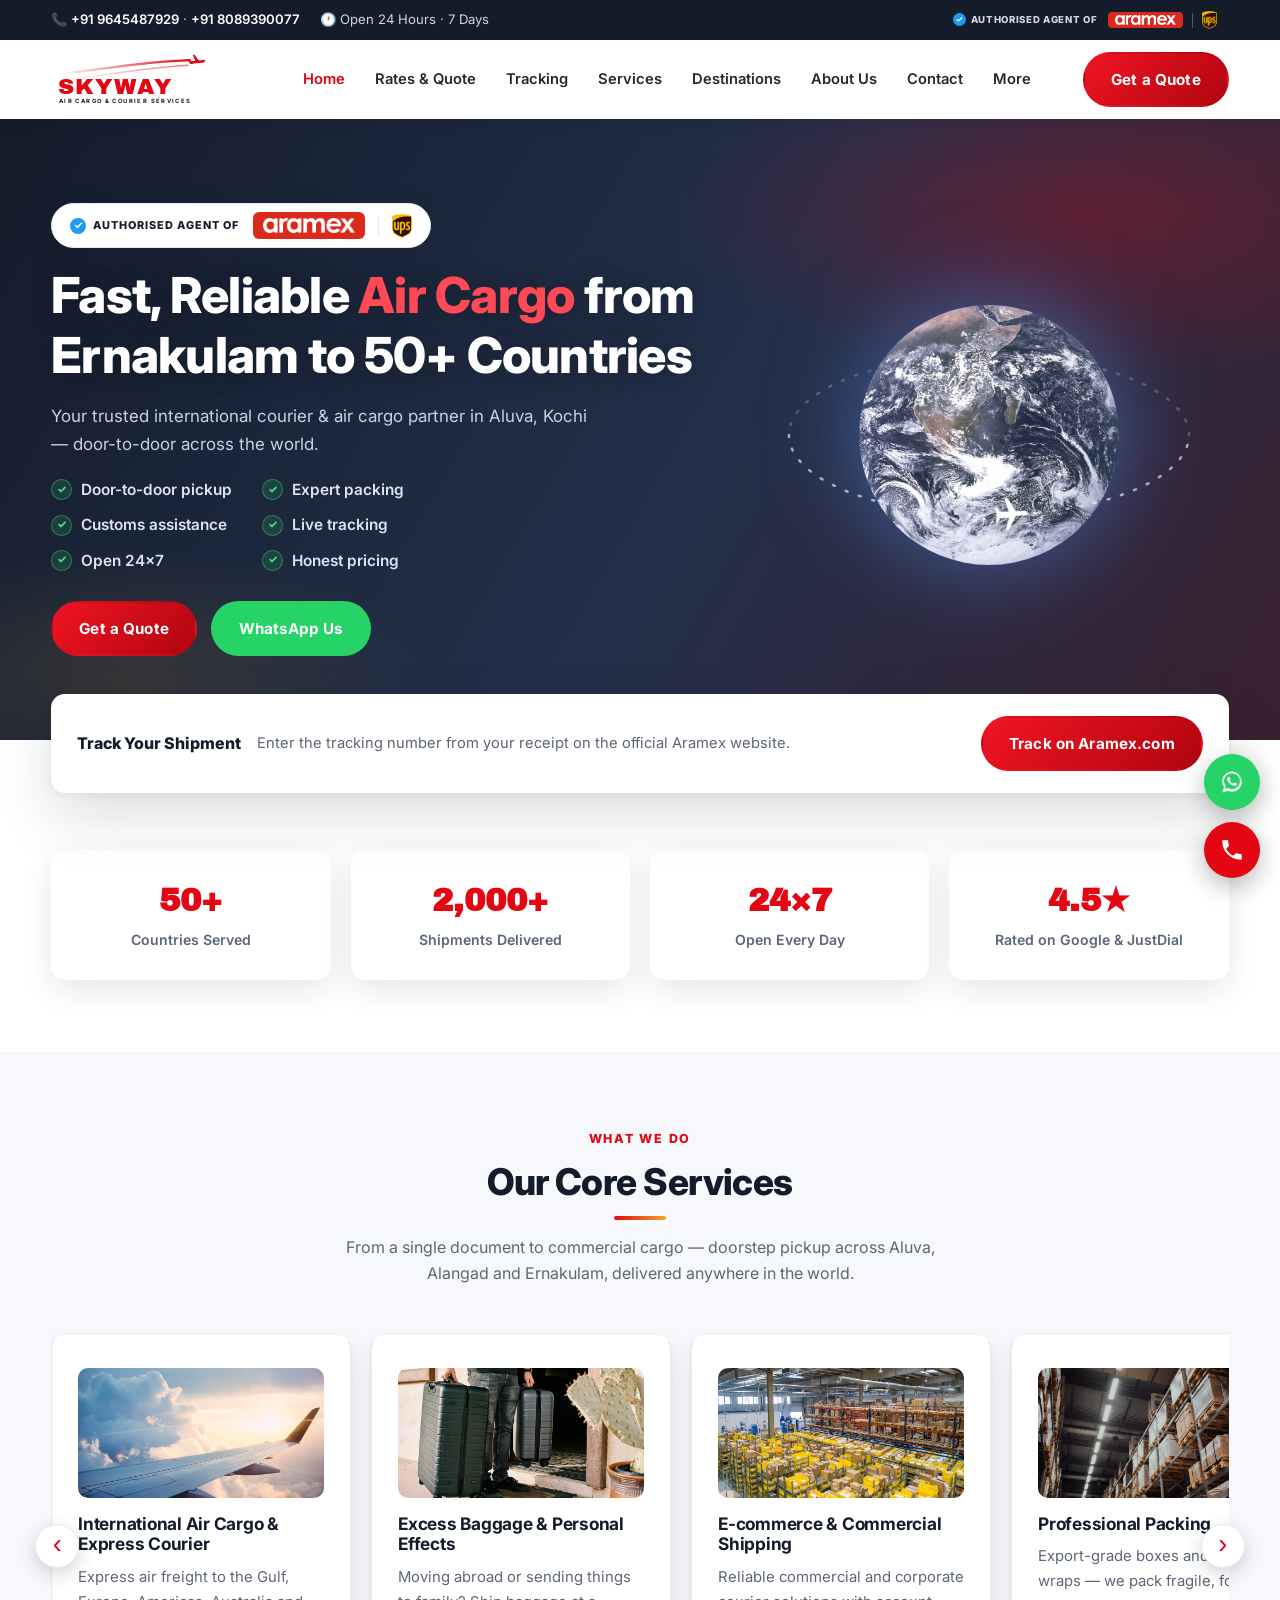
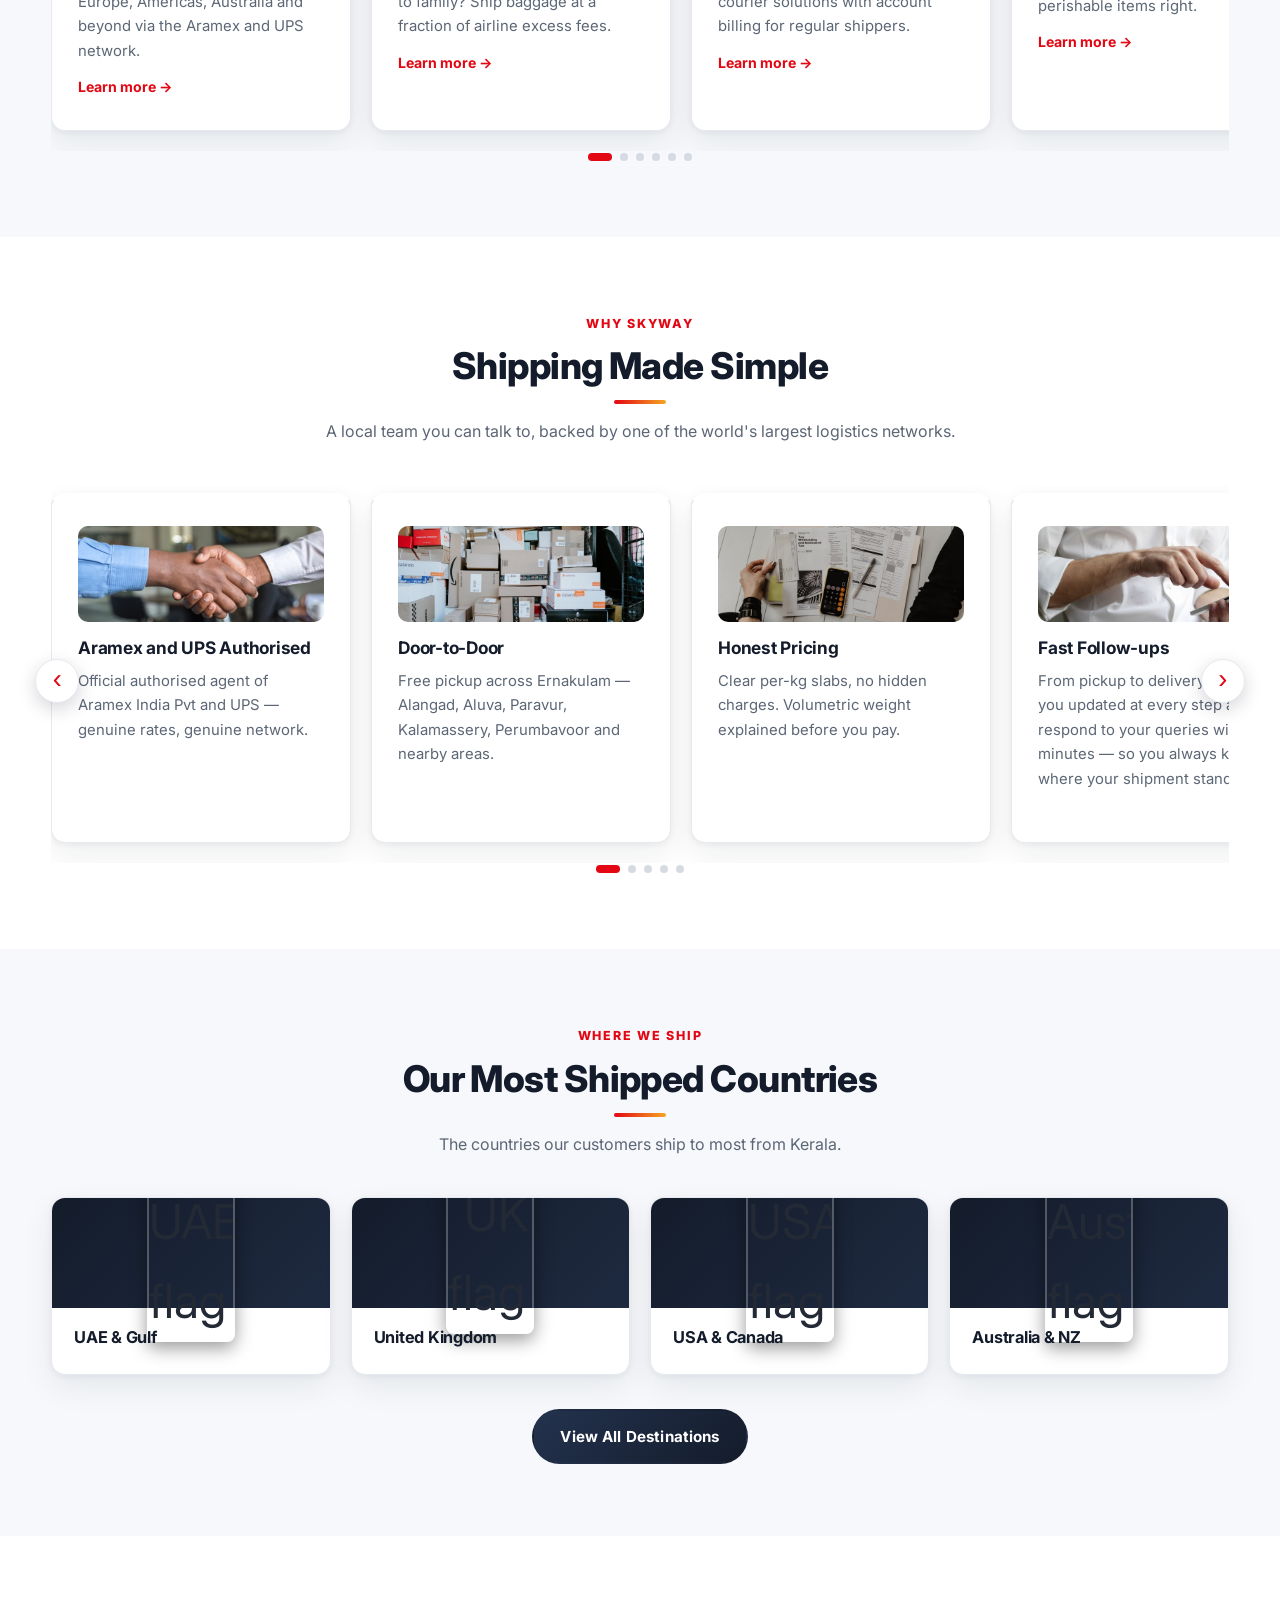
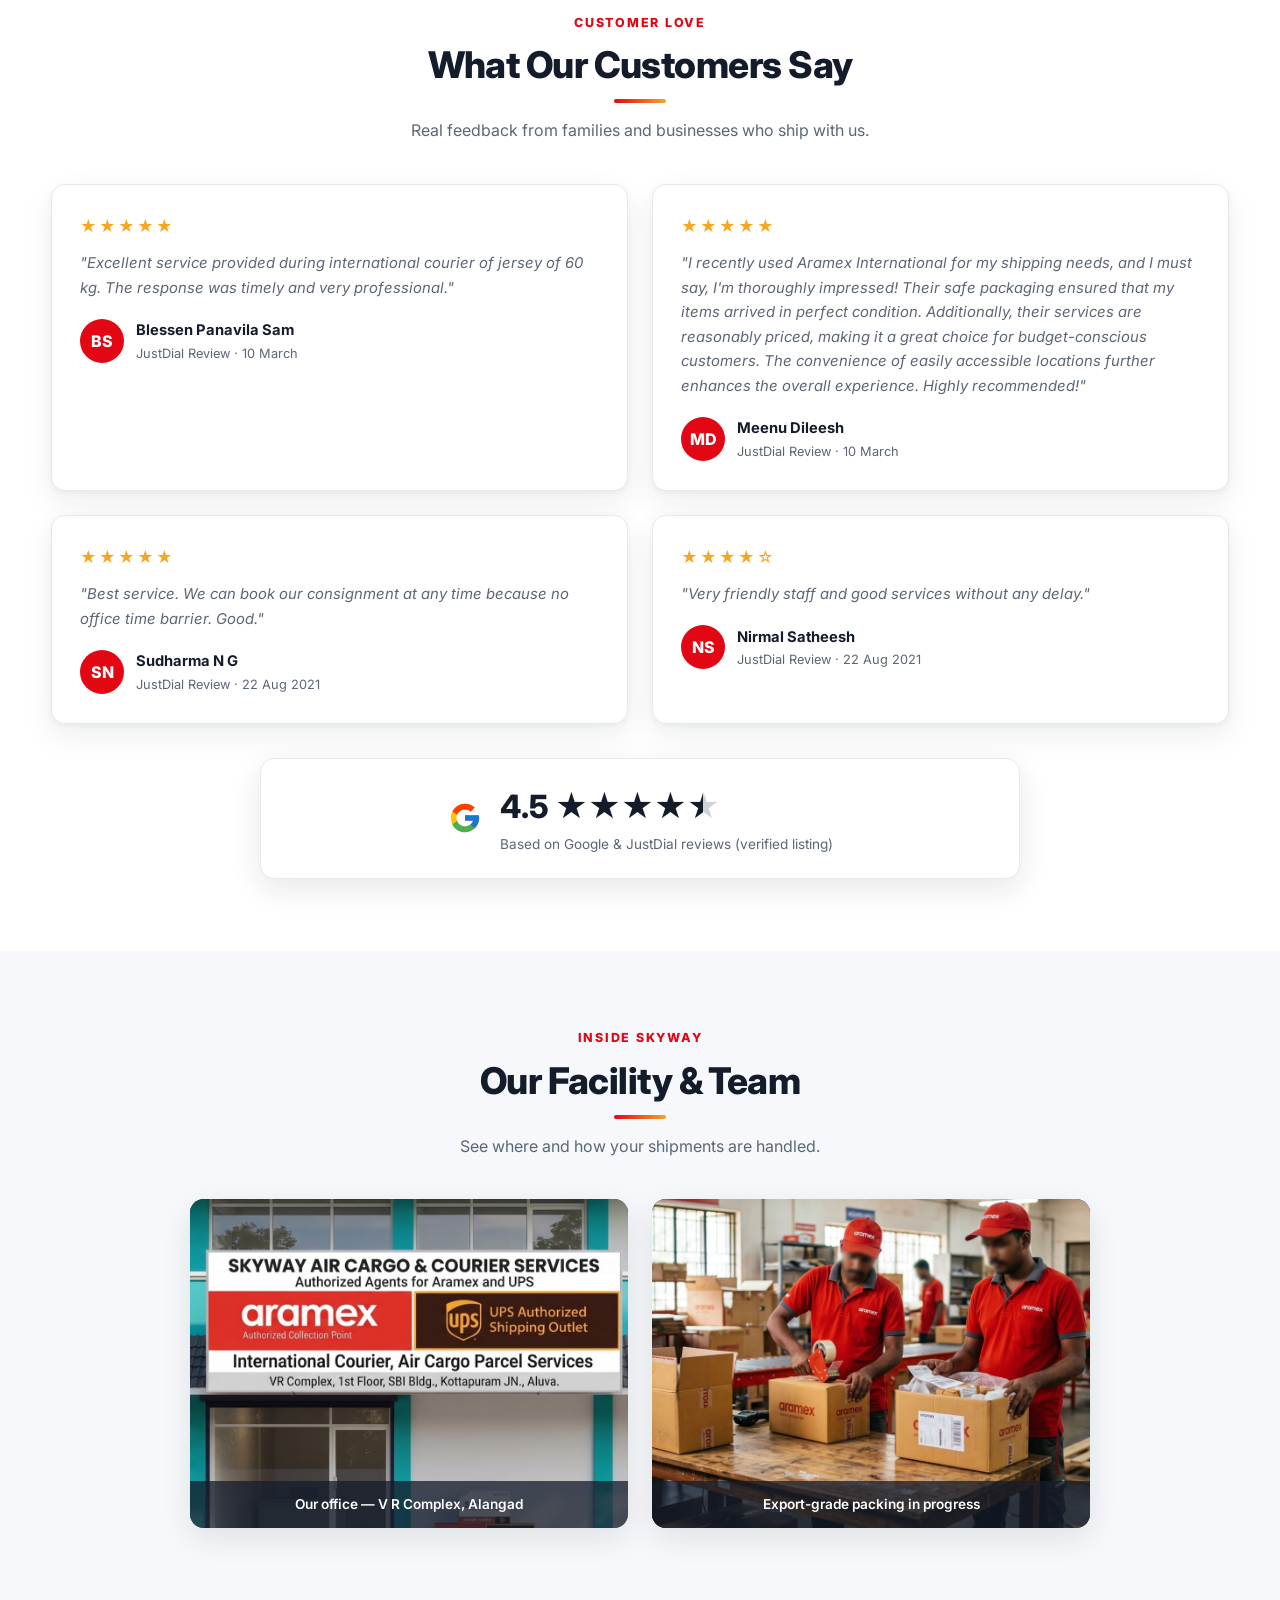
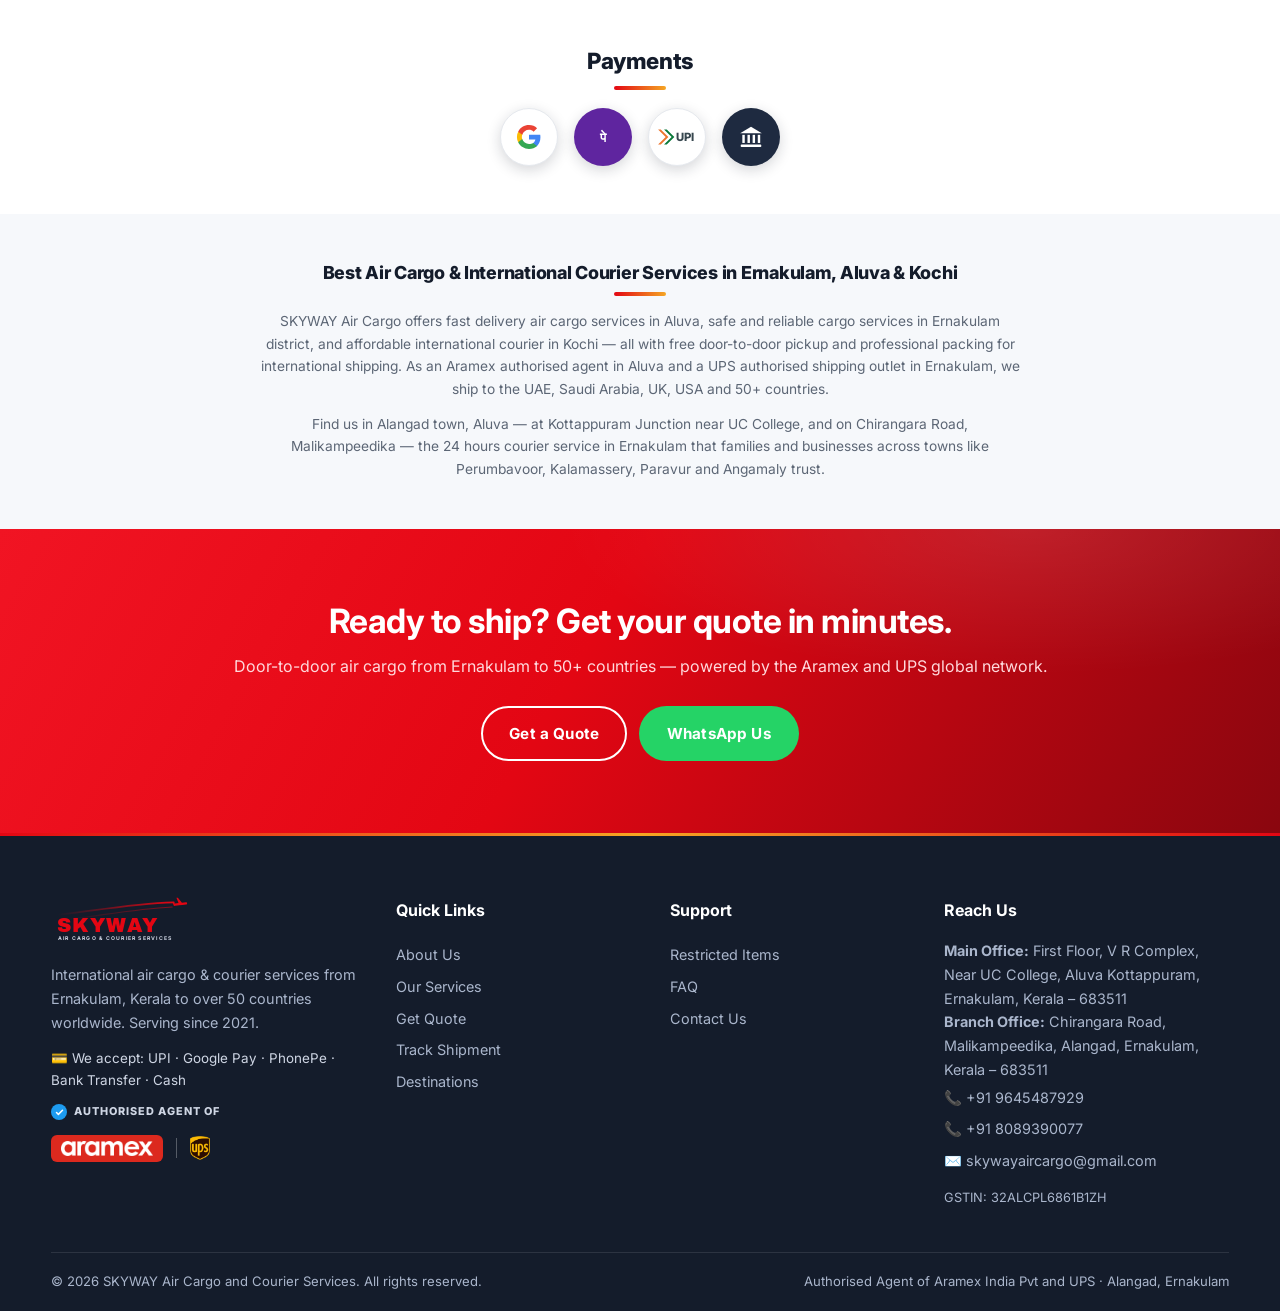
==== commit f1fc3c33: "Home SEO block: smaller heading and description text Co-Authored-By: Claude Fable 5 <noreply@anthrop" ====
--- a/index.html
+++ b/index.html
@@ -425,9 +425,9 @@
 <!-- ======== LOCAL SEO ======== -->
 <section class="section-soft" style="padding:48px 0">
   <div class="container center">
-    <h2 class="section-title" style="font-size:1.35rem">Best Air Cargo &amp; International Courier Services in Ernakulam, Aluva &amp; Kochi</h2>
-    <p class="section-sub" style="margin-bottom:14px">SKYWAY Air Cargo offers fast delivery air cargo services in Aluva, safe and reliable cargo services in Ernakulam district, and affordable international courier in Kochi — all with free door-to-door pickup and professional packing for international shipping. As an Aramex authorised agent in Aluva and a UPS authorised shipping outlet in Ernakulam, we ship to the UAE, Saudi Arabia, UK, USA and 50+ countries.</p>
-    <p class="section-sub" style="margin-bottom:0">Find us in Alangad town, Aluva — at Kottappuram Junction near UC College, and on Chirangara Road, Malikampeedika — the 24 hours courier service in Ernakulam that families and businesses across towns like Perumbavoor, Kalamassery, Paravur and Angamaly trust.</p>
+    <h2 class="section-title" style="font-size:1.12rem;padding-bottom:12px">Best Air Cargo &amp; International Courier Services in Ernakulam, Aluva &amp; Kochi</h2>
+    <p class="section-sub" style="margin-bottom:12px;font-size:.86rem;max-width:760px">SKYWAY Air Cargo offers fast delivery air cargo services in Aluva, safe and reliable cargo services in Ernakulam district, and affordable international courier in Kochi — all with free door-to-door pickup and professional packing for international shipping. As an Aramex authorised agent in Aluva and a UPS authorised shipping outlet in Ernakulam, we ship to the UAE, Saudi Arabia, UK, USA and 50+ countries.</p>
+    <p class="section-sub" style="margin-bottom:0;font-size:.86rem;max-width:760px">Find us in Alangad town, Aluva — at Kottappuram Junction near UC College, and on Chirangara Road, Malikampeedika — the 24 hours courier service in Ernakulam that families and businesses across towns like Perumbavoor, Kalamassery, Paravur and Angamaly trust.</p>
   </div>
 </section>
 
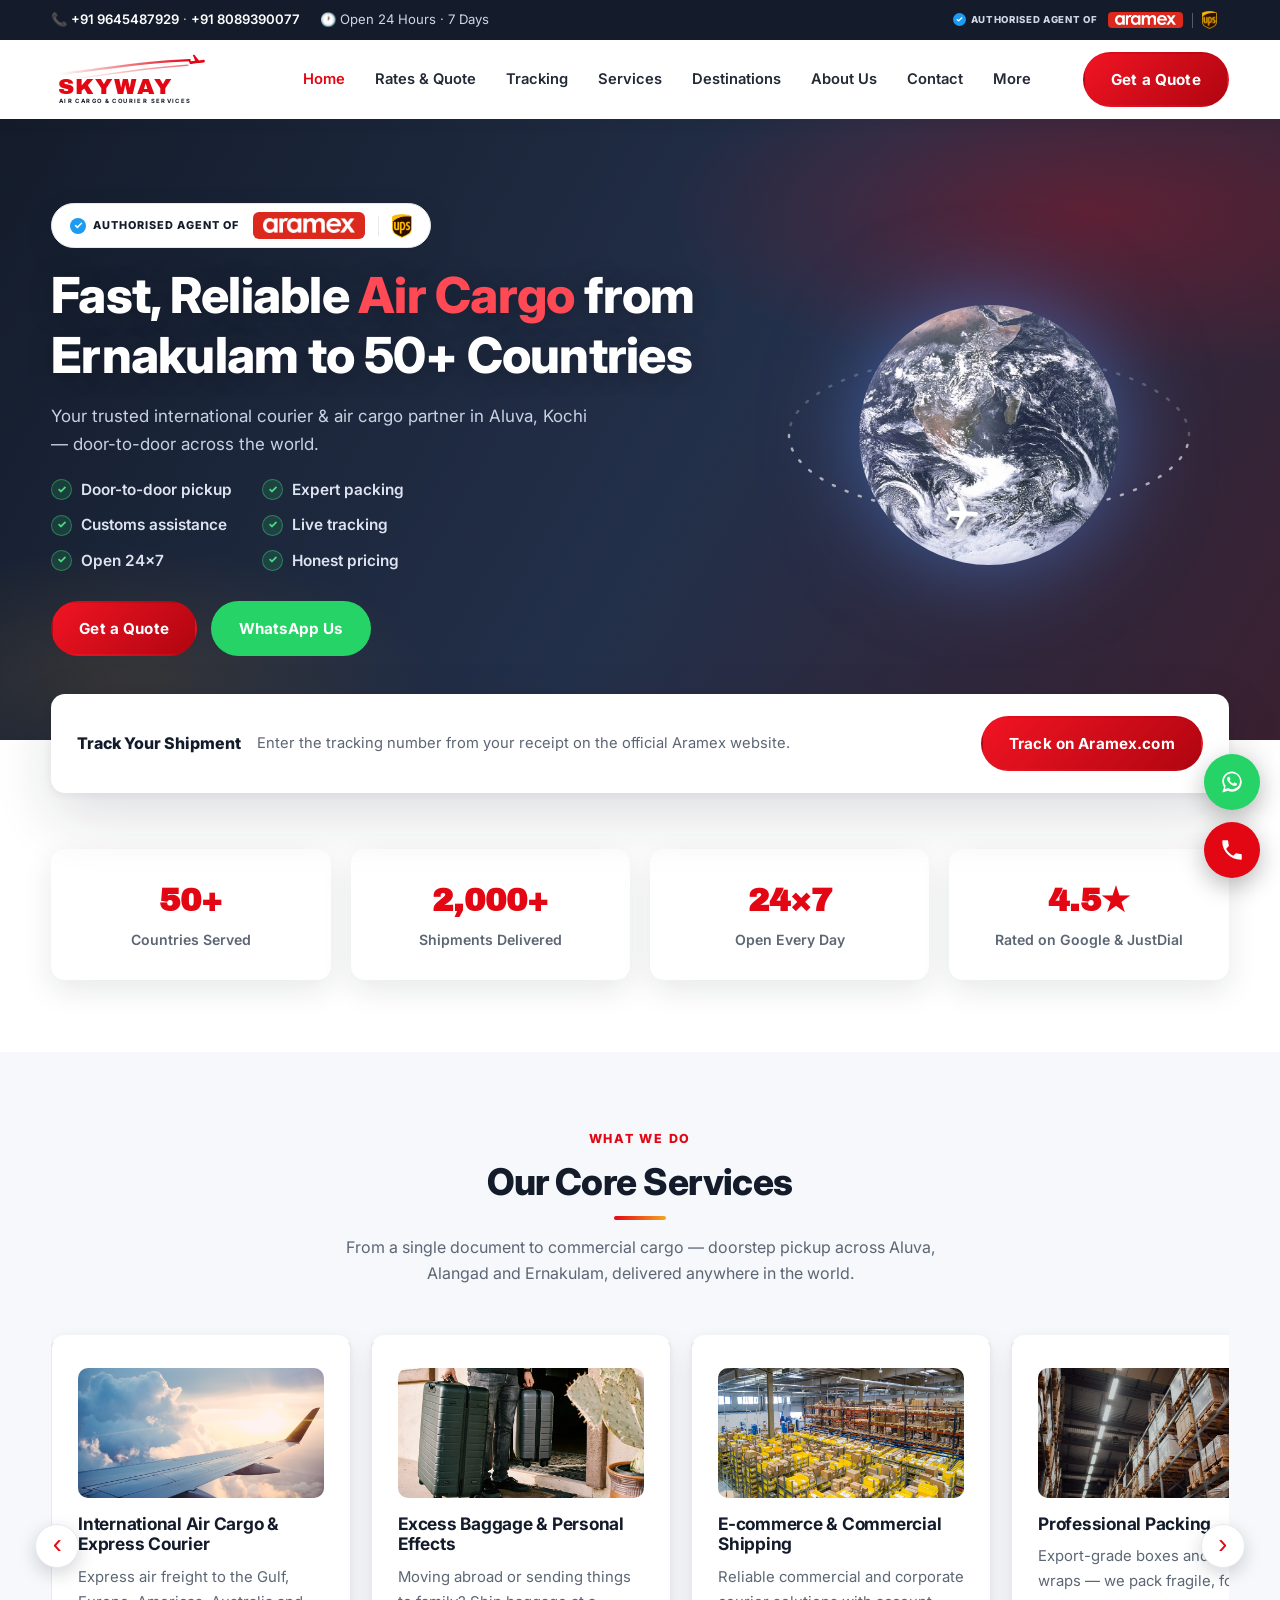
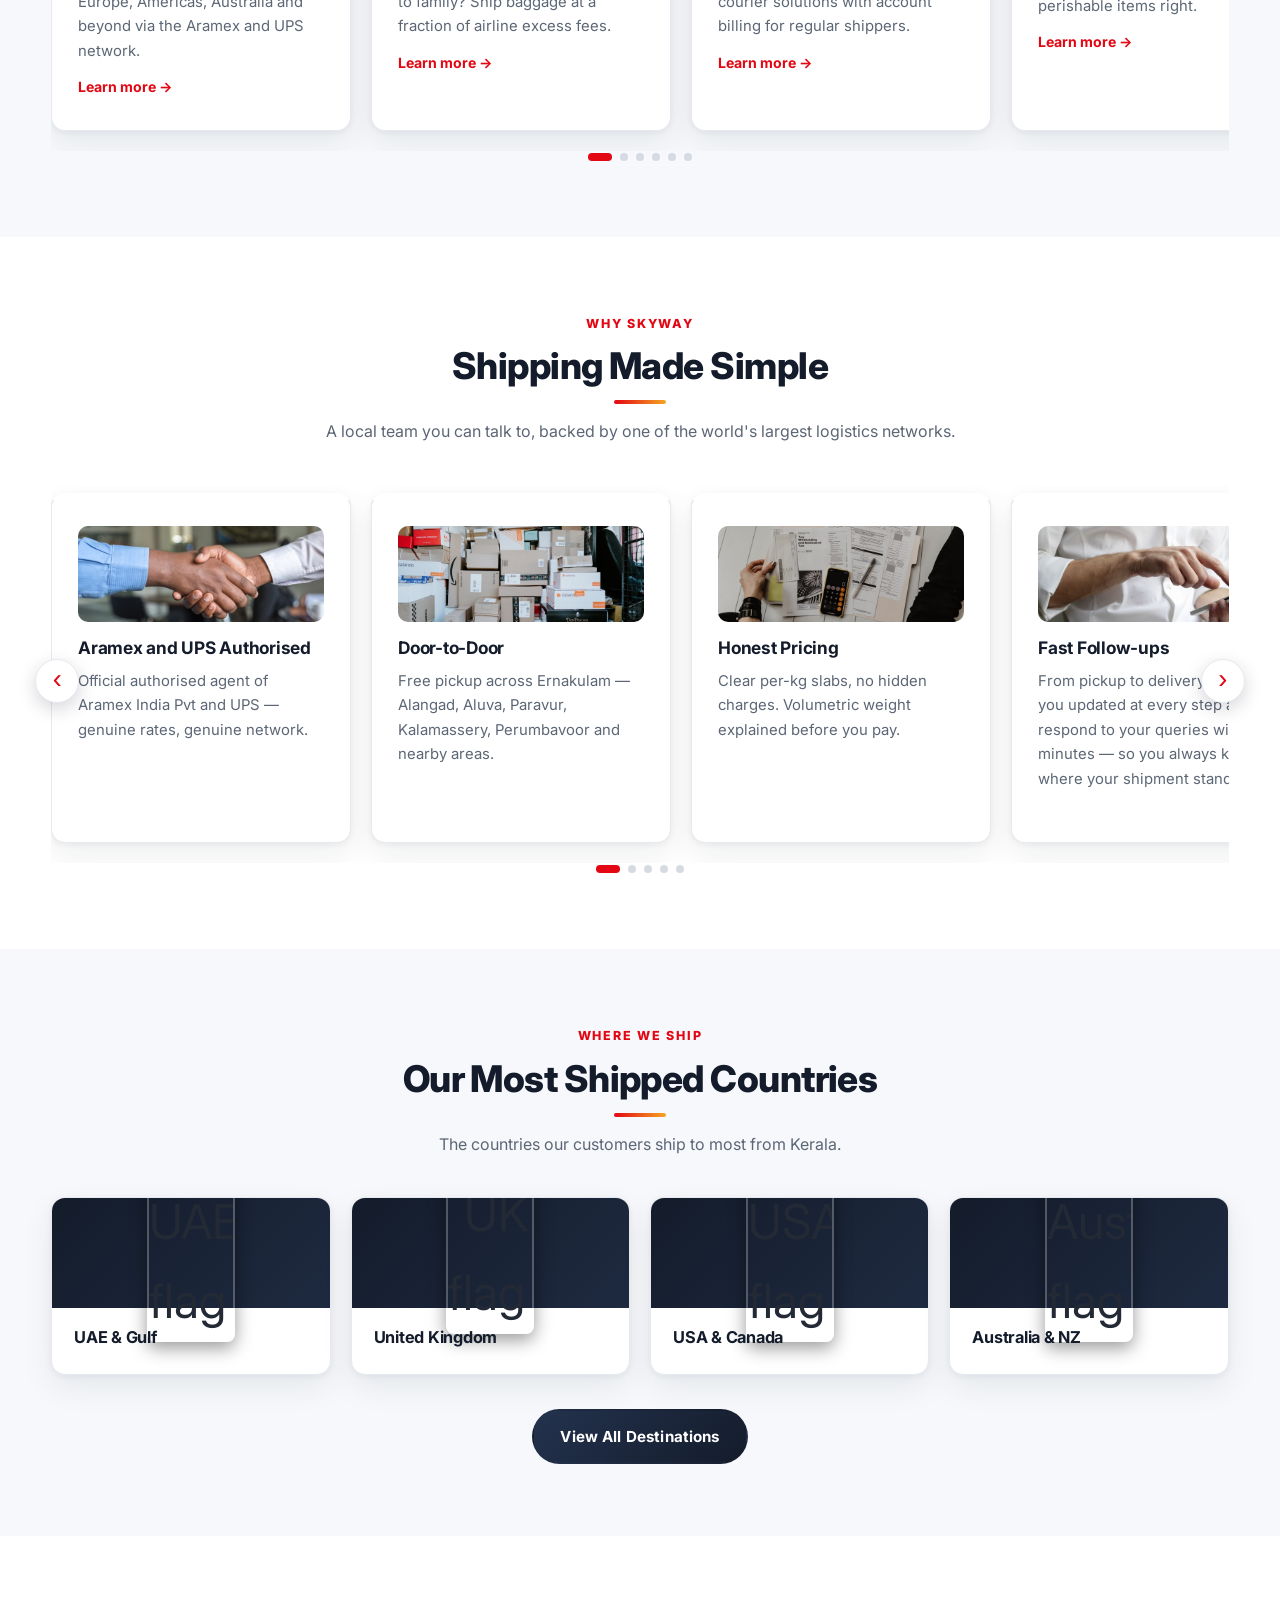
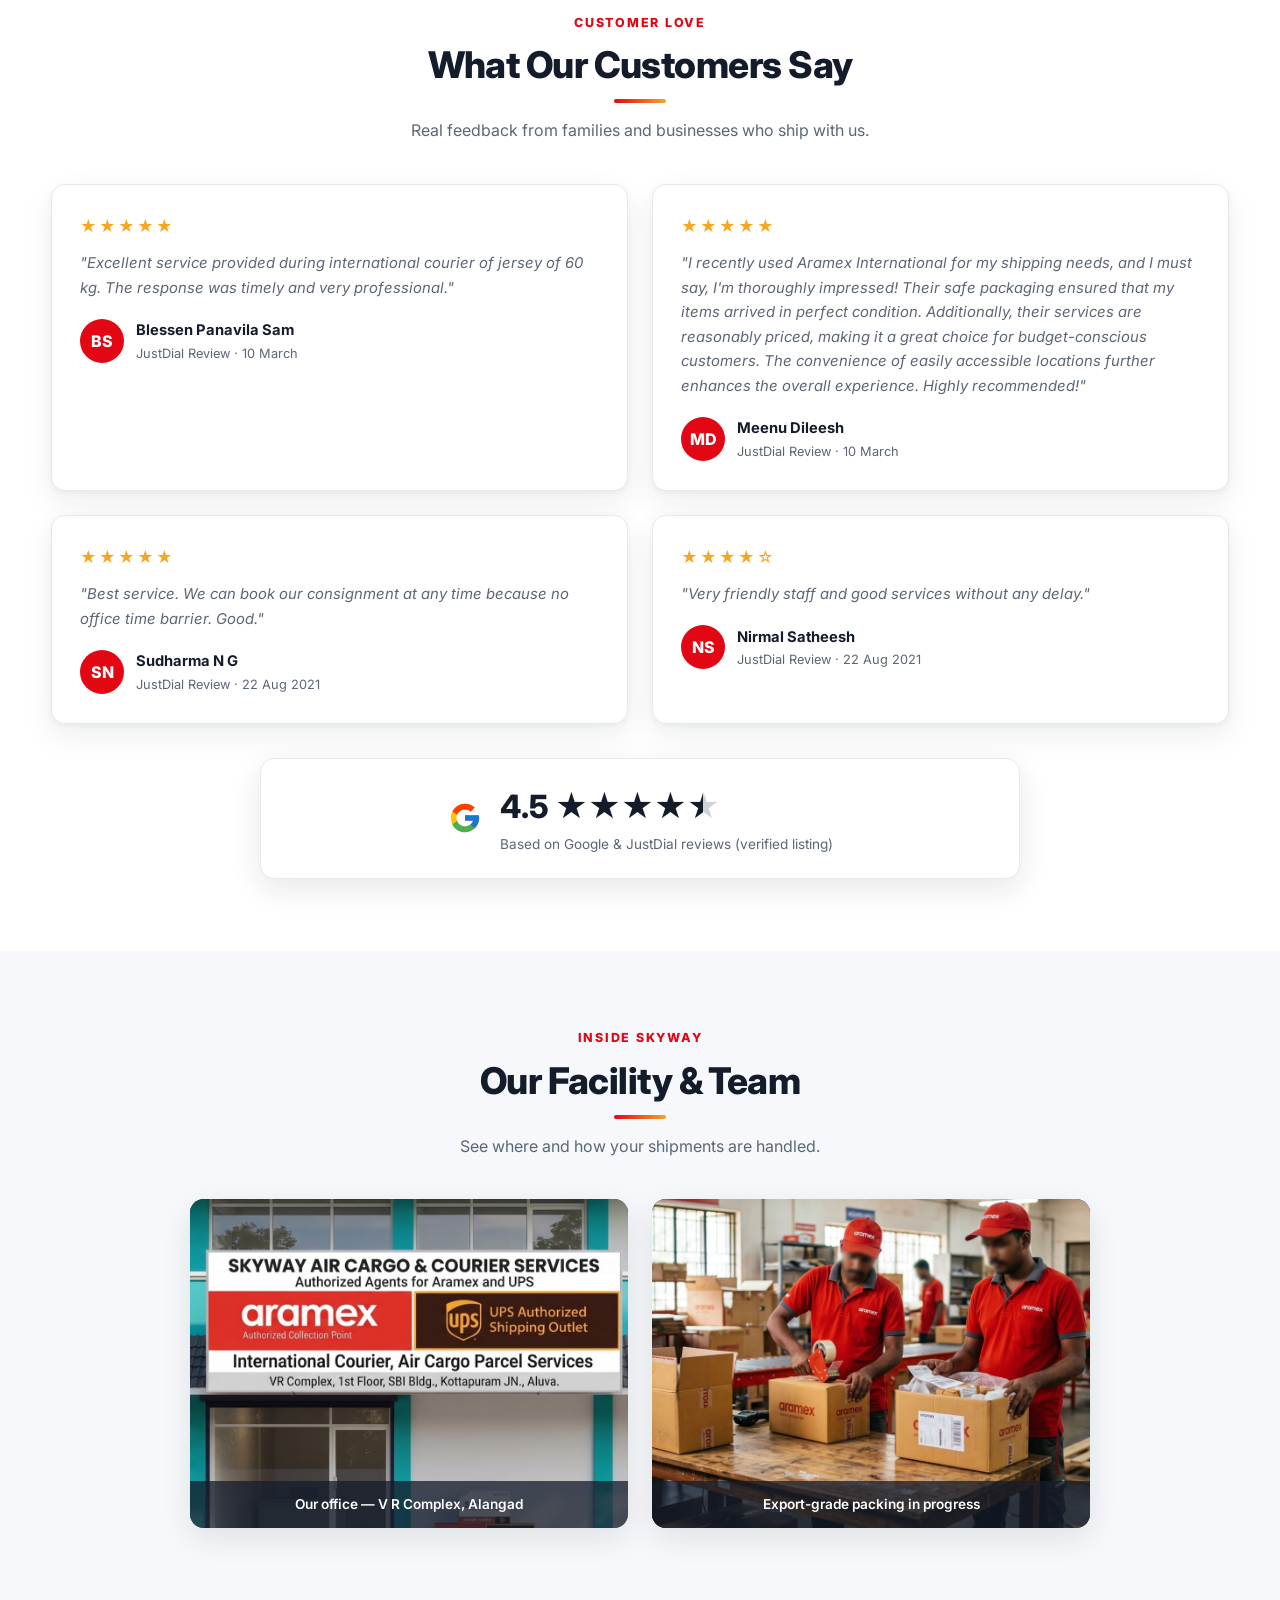
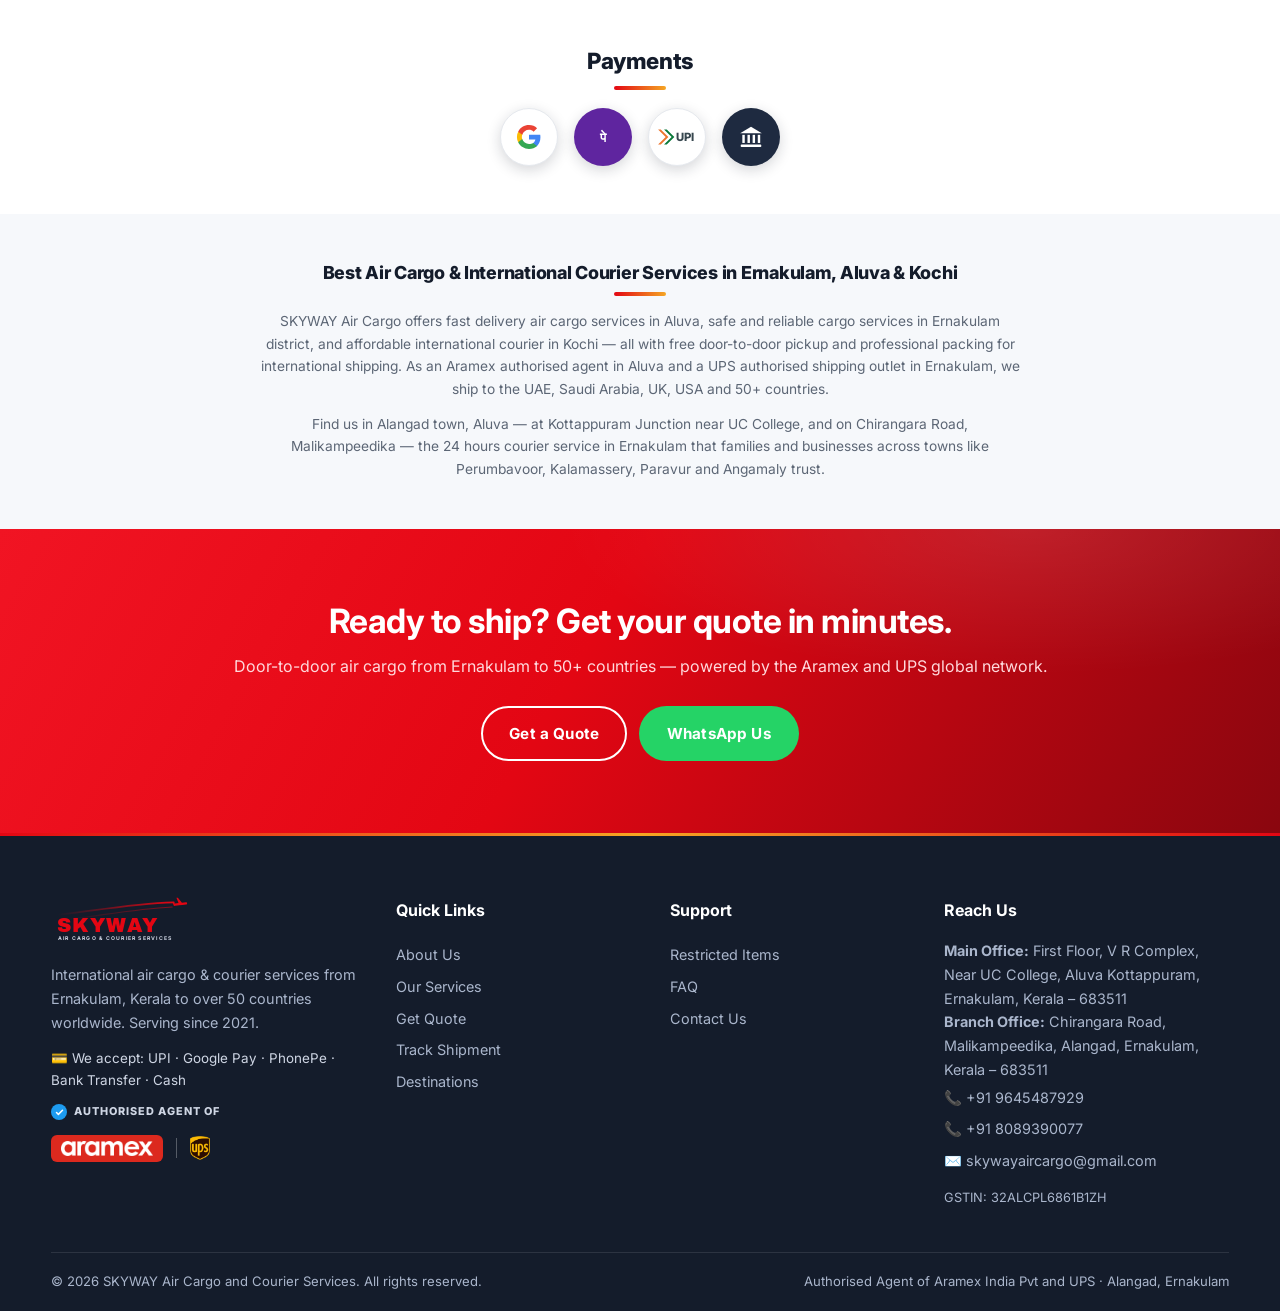
==== commit bf07067f: "Phone home refinement: unified rhythm and type scale; owner's hero copy edits Co-Authored-By: Claude" ====
--- a/index.html
+++ b/index.html
@@ -17,7 +17,7 @@
 <link rel="preconnect" href="https://fonts.googleapis.com">
 <link rel="preconnect" href="https://fonts.gstatic.com" crossorigin>
 <link href="https://fonts.googleapis.com/css2?family=Archivo+Black&family=Inter:wght@400;600;700;800&display=swap" rel="stylesheet">
-<link rel="stylesheet" href="css/style.css?v=12">
+<link rel="stylesheet" href="css/style.css?v=13">
 <script type="application/ld+json">
 {
  "@context": "https://schema.org",
--- a/css/style.css
+++ b/css/style.css
@@ -837,4 +837,35 @@
 @media (max-width: 640px) {
   .cred-panel { gap: 14px; }
   .cred-panel .license-chip { width: 100%; justify-content: center; padding: 14px 18px; }
-}+}
+/* ---------- Phone home refinement: rhythm, type scale, card sizing ---------- */
+@media (max-width: 640px) {
+  section { padding: 44px 0; }
+  .section-title { font-size: 1.42rem; padding-bottom: 12px; margin-bottom: 10px; }
+  .section-title::after { width: 44px; height: 3px; }
+  .kicker { font-size: .66rem; margin-bottom: 6px; }
+  .section-sub { font-size: .9rem; margin-bottom: 24px; padding: 0 8px; }
+
+  .stats-row { gap: 12px; }
+  .stat { padding: 18px 8px; border-radius: 12px; }
+  .stat .num { font-size: 1.5rem; }
+  .stat .lbl { font-size: .76rem; }
+
+  .carousel { padding: 6px 6vw 12px; }
+  .carousel .card { padding: 22px 20px; }
+  .card h3 { font-size: 1rem; }
+  .card p { font-size: .88rem; }
+  .mini-img { height: 116px; margin-bottom: 14px; }
+  .mini-sm { height: 88px; }
+  .car-dots { padding: 0 0 2px; gap: 7px; }
+
+  .testi { padding: 22px 18px; }
+  .testi p { font-size: .88rem; }
+  .greview-banner .gscore { font-size: 1.6rem; }
+
+  .ph-img { aspect-ratio: 16/10; }
+  .ph-img .cap { font-size: .78rem; padding: 9px 12px; }
+
+  .pay-circle { width: 50px; height: 50px; }
+  .pay-circle svg { height: 22px; }
+}
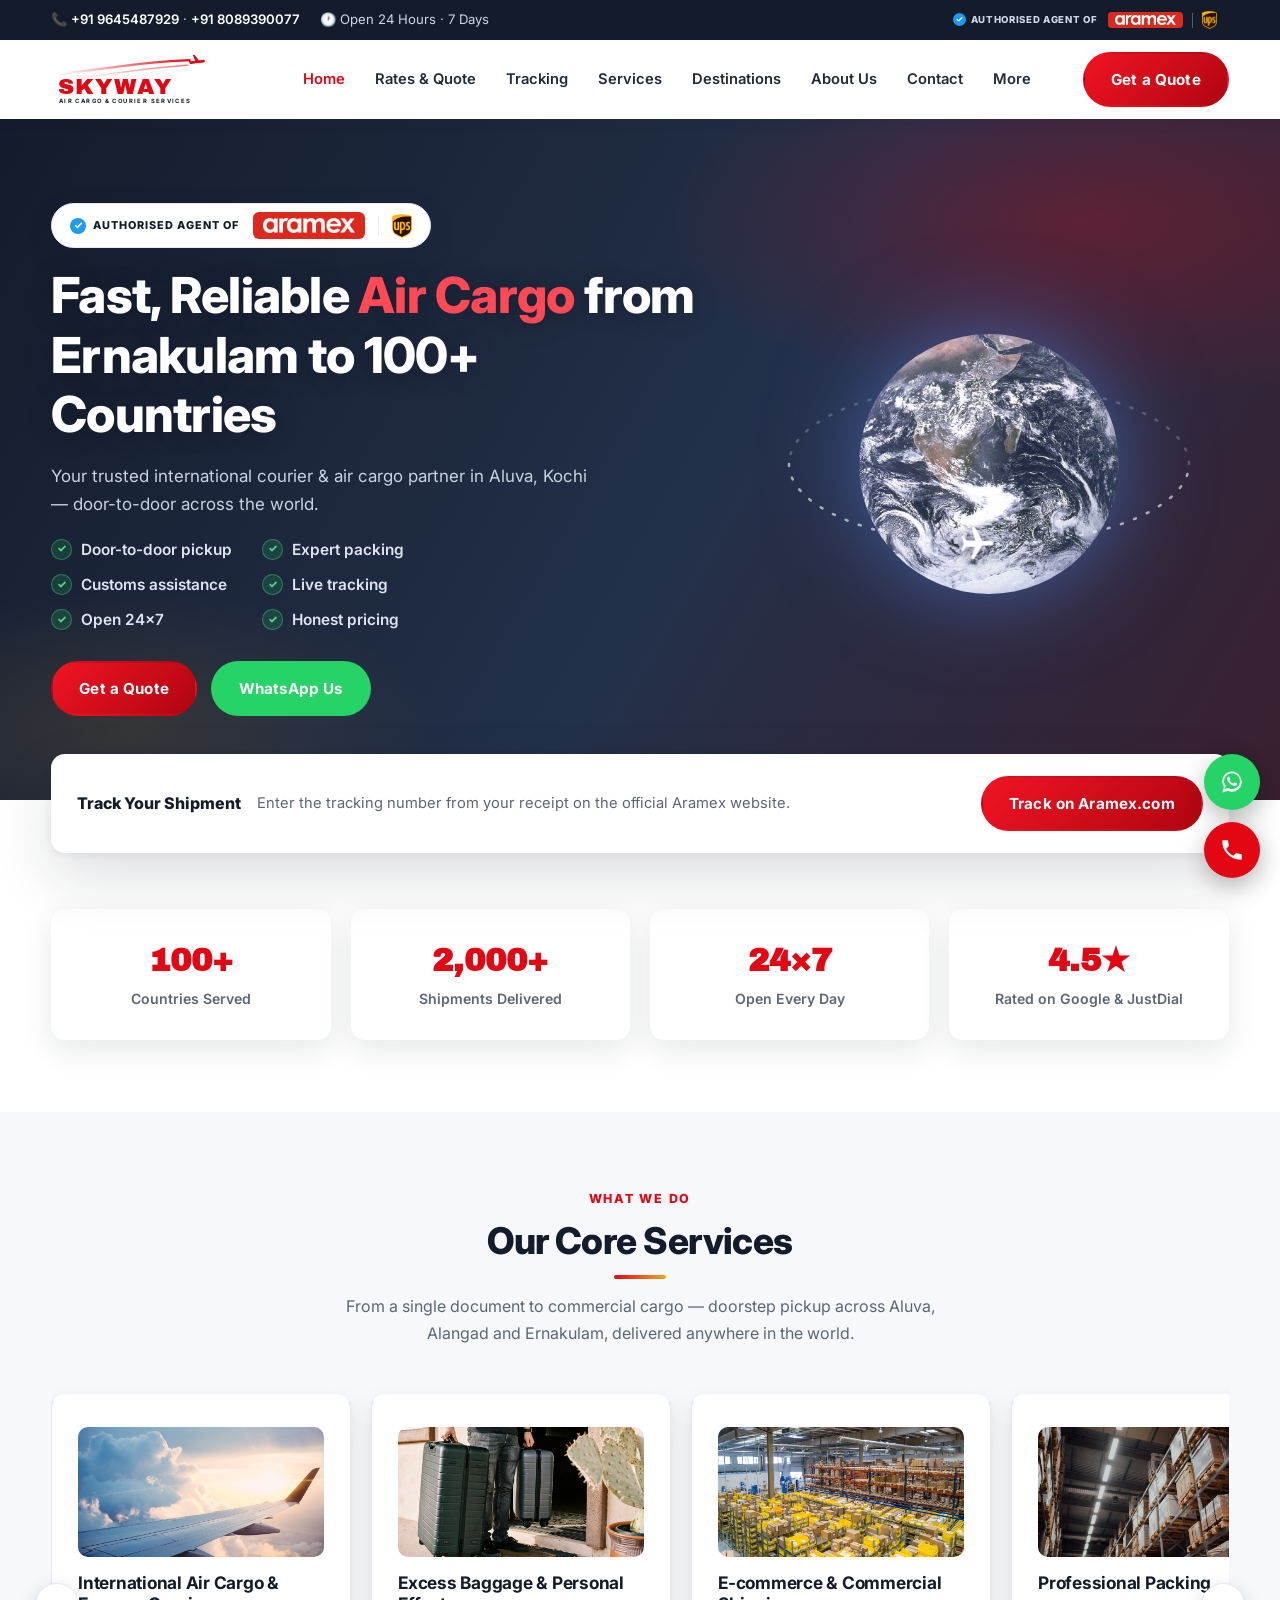
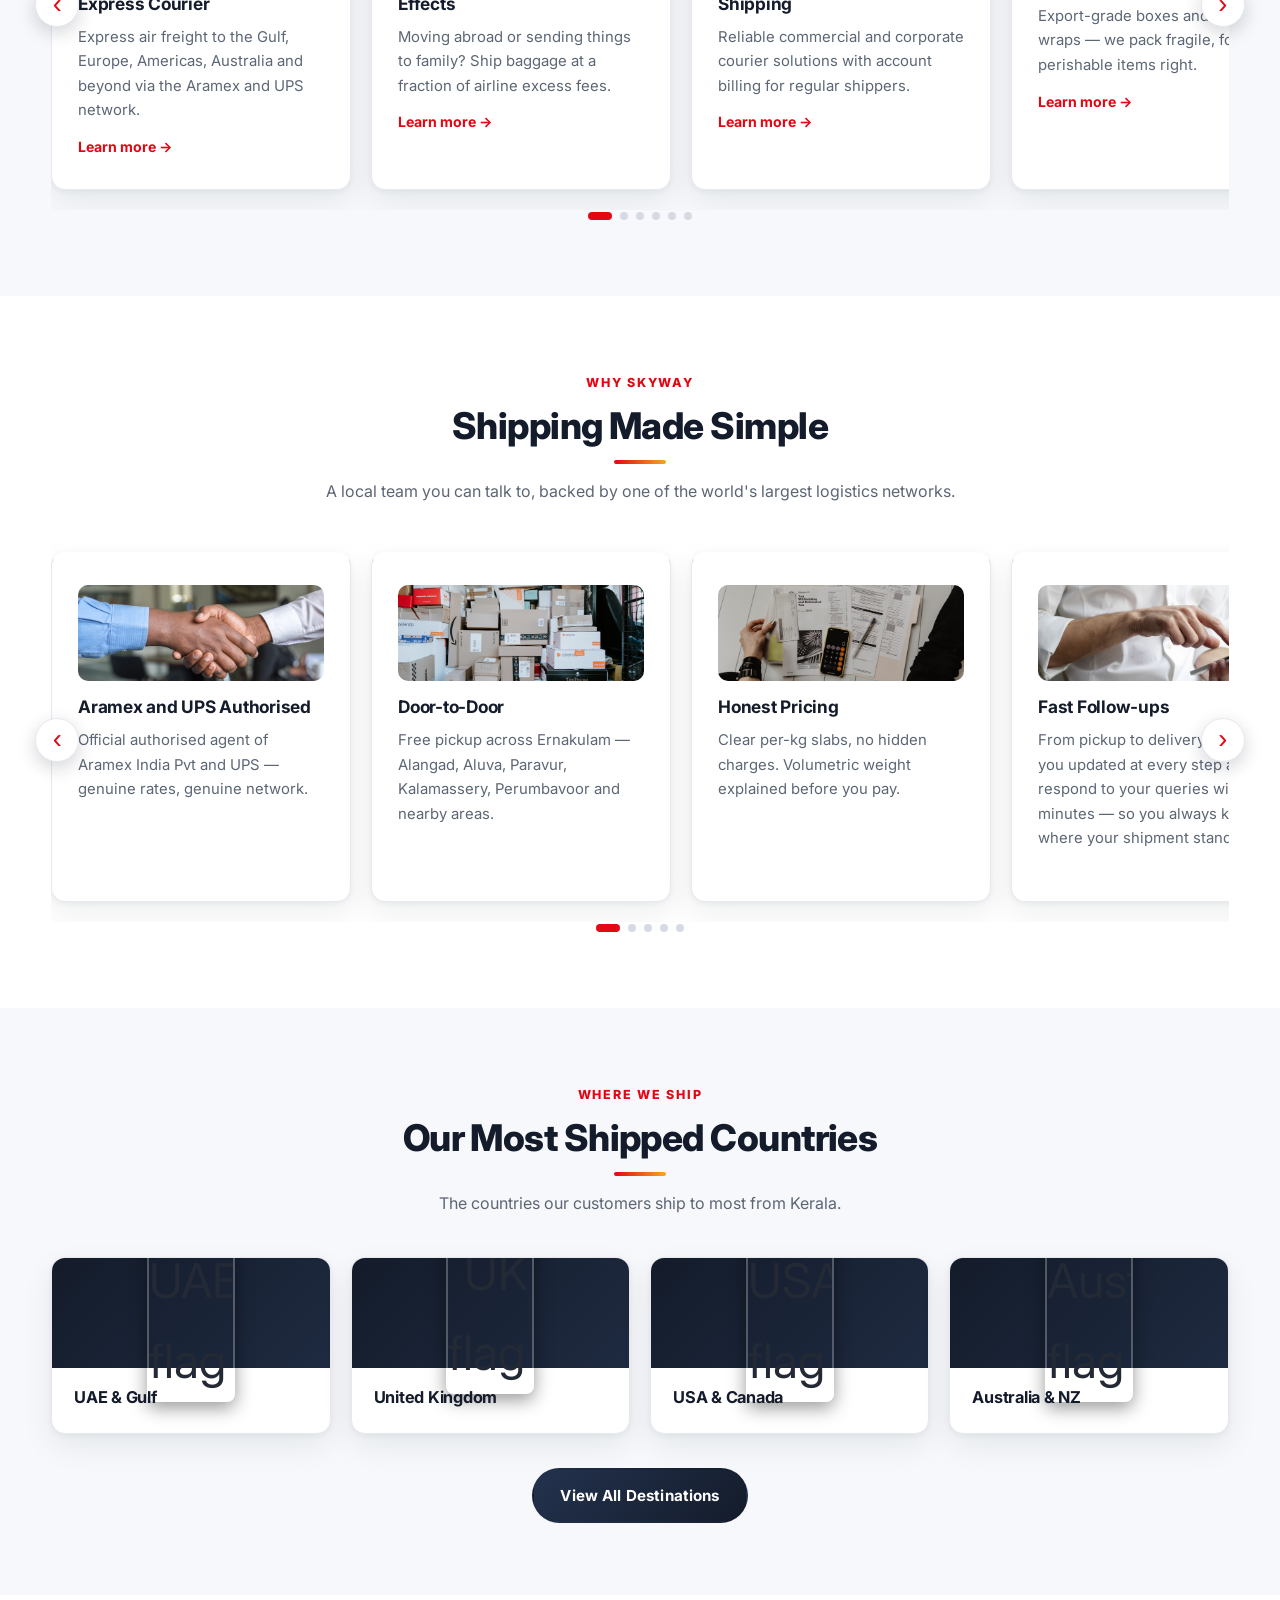
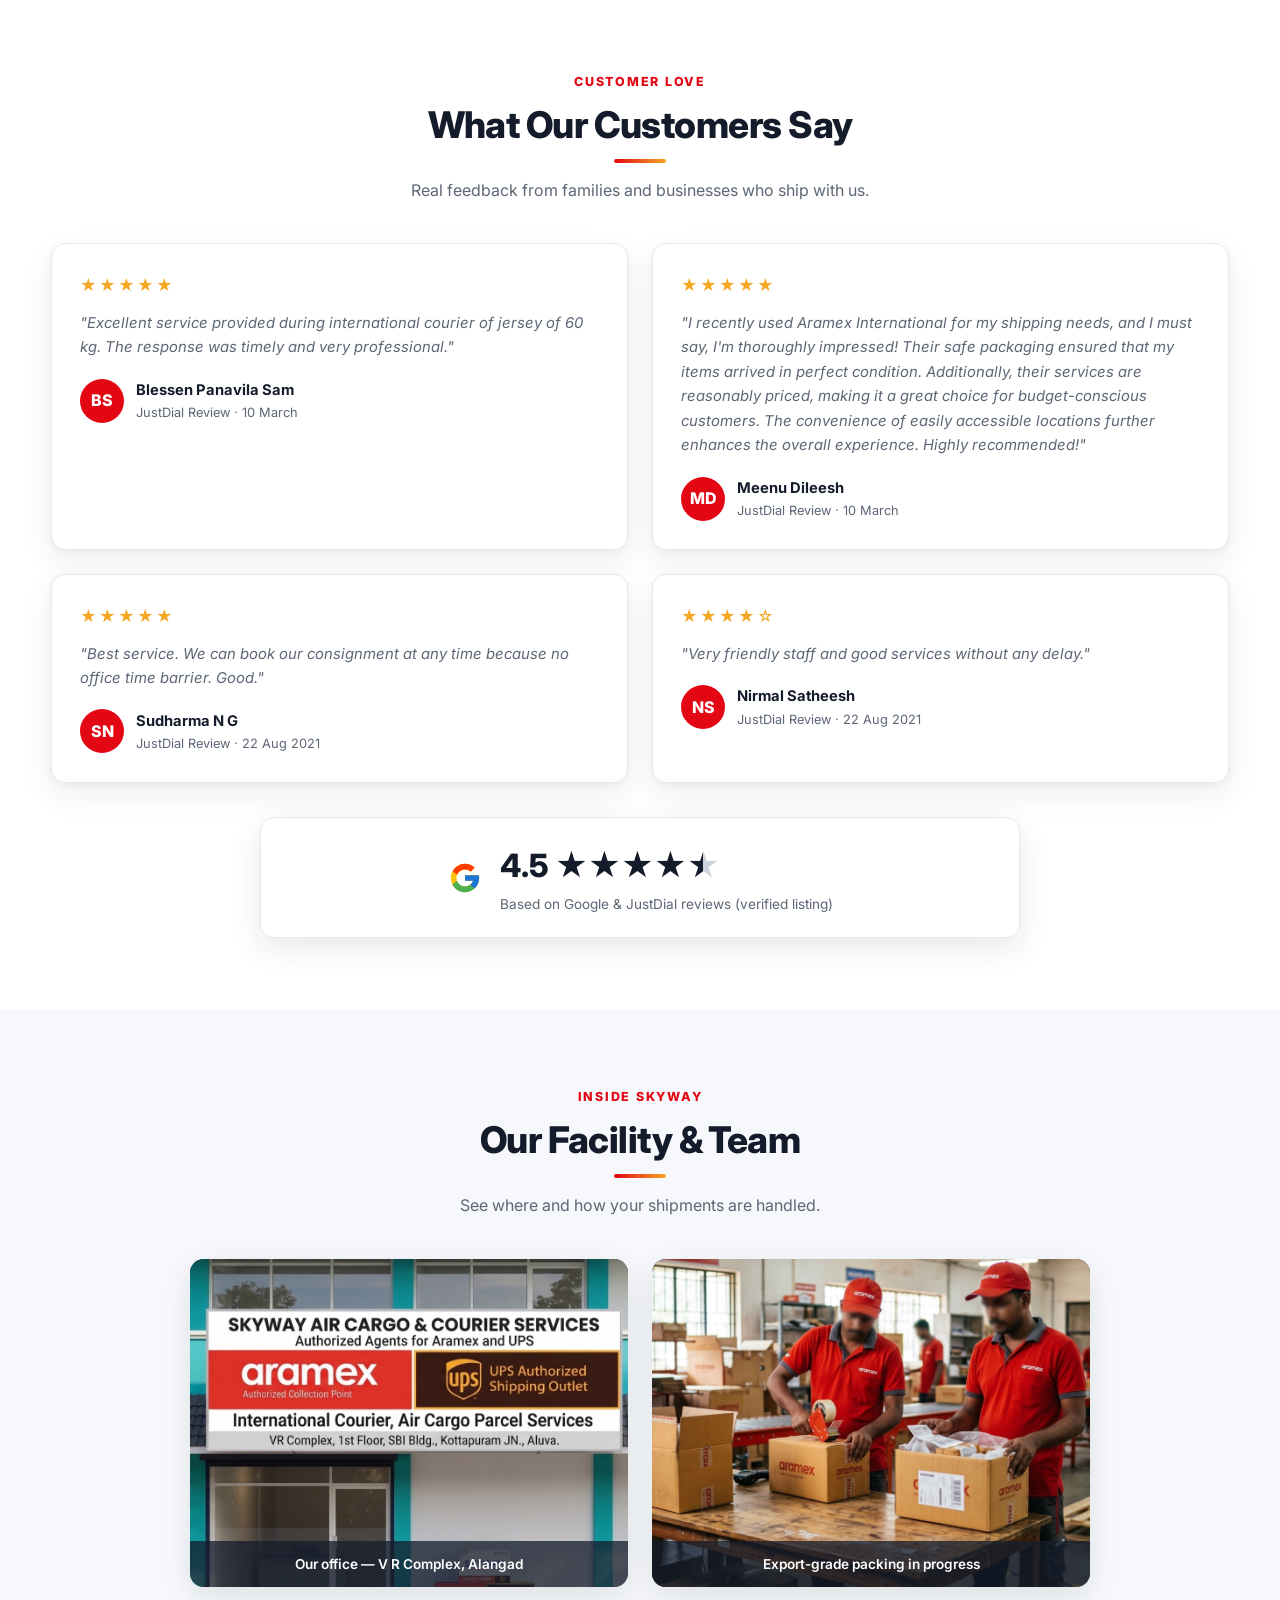
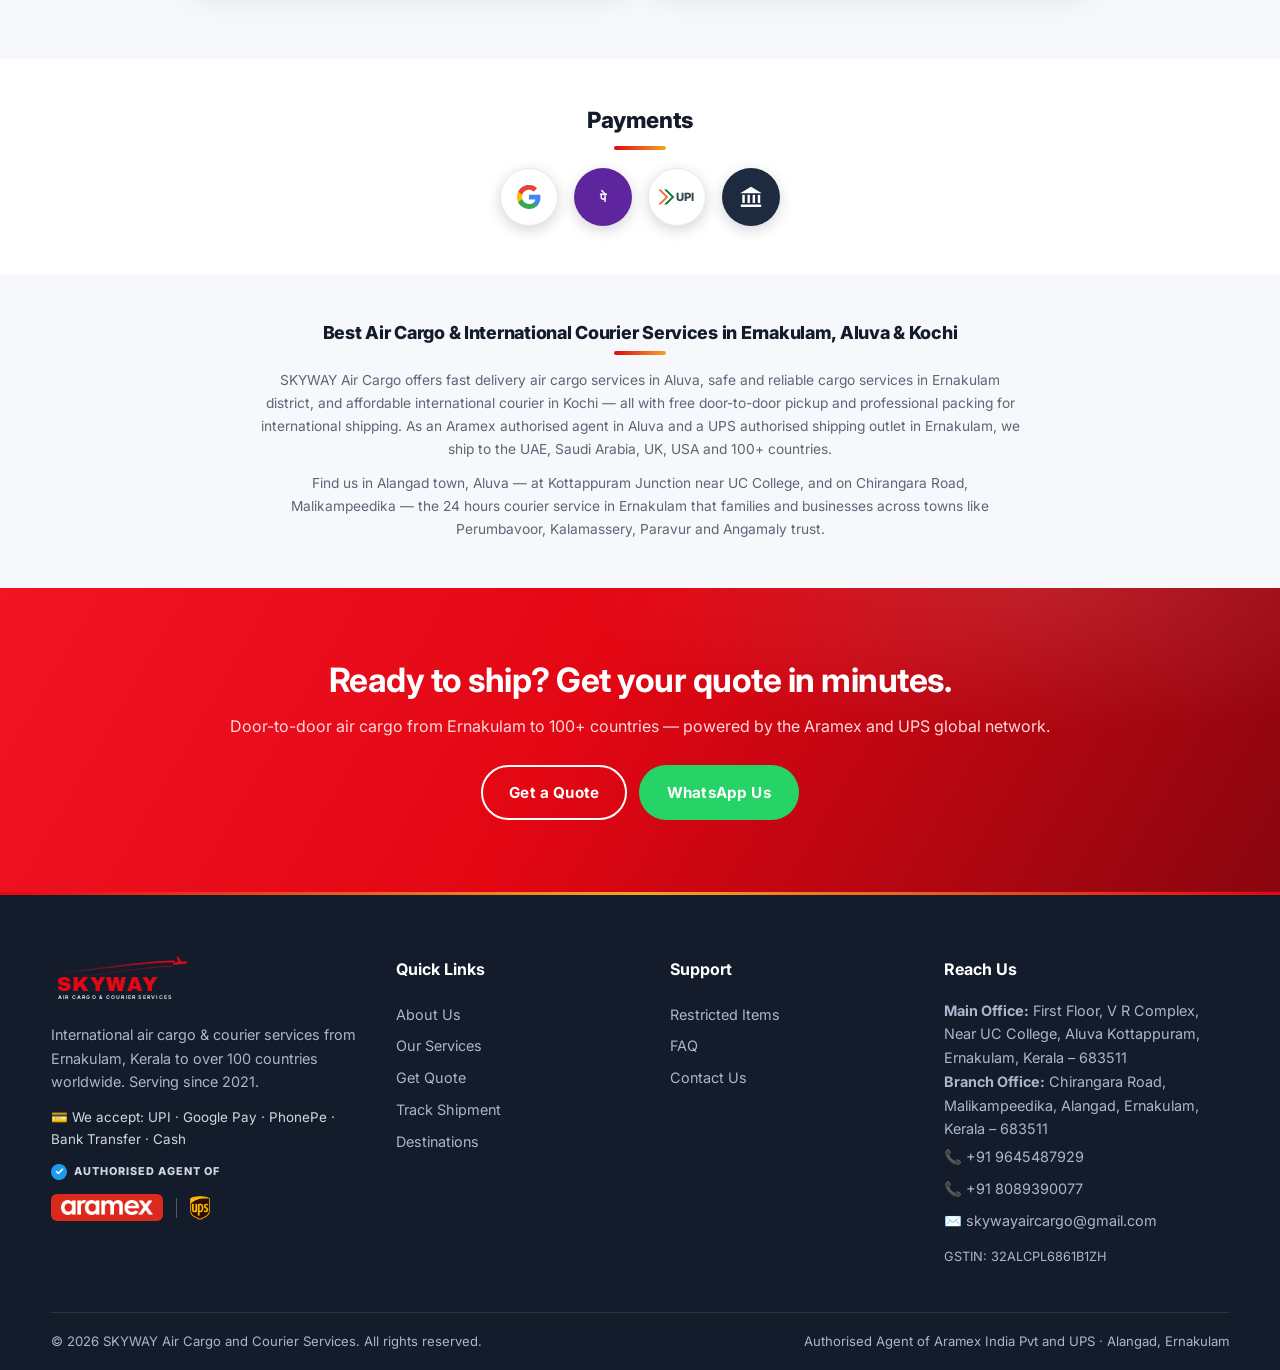
==== commit 88f8d364: "Countries count: 50+ -> 100+ site-wide Co-Authored-By: Claude Fable 5 <noreply@anthropic.com>" ====
--- a/index.html
+++ b/index.html
@@ -208,7 +208,7 @@
             <img src="images/partners/ups.png" alt="UPS" class="pb-ups" loading="eager">
           </span>
         </div>
-        <h1>Fast, Reliable <span class="accent">Air Cargo</span> from Ernakulam to 50+ Countries</h1>
+        <h1>Fast, Reliable <span class="accent">Air Cargo</span> from Ernakulam to 100+ Countries</h1>
         <p class="lead lead-short">Your trusted international courier &amp; air cargo partner in Aluva, Kochi — door-to-door across the world.</p>
         <ul class="hero-points">
           <li>Door-to-door pickup</li>
@@ -267,7 +267,7 @@
 <!-- ======== STATS ======== -->
 <section style="padding-top:56px">
   <div class="container stats-row">
-    <div class="stat"><div class="num">50+</div><div class="lbl">Countries Served</div></div>
+    <div class="stat"><div class="num">100+</div><div class="lbl">Countries Served</div></div>
     <div class="stat"><div class="num">2,000+</div><div class="lbl">Shipments Delivered</div></div>
     <div class="stat"><div class="num">24×7</div><div class="lbl">Open Every Day</div></div>
     <div class="stat"><div class="num">4.5★</div><div class="lbl">Rated on Google &amp; JustDial</div></div>
@@ -426,7 +426,7 @@
 <section class="section-soft" style="padding:48px 0">
   <div class="container center">
     <h2 class="section-title" style="font-size:1.12rem;padding-bottom:12px">Best Air Cargo &amp; International Courier Services in Ernakulam, Aluva &amp; Kochi</h2>
-    <p class="section-sub" style="margin-bottom:12px;font-size:.86rem;max-width:760px">SKYWAY Air Cargo offers fast delivery air cargo services in Aluva, safe and reliable cargo services in Ernakulam district, and affordable international courier in Kochi — all with free door-to-door pickup and professional packing for international shipping. As an Aramex authorised agent in Aluva and a UPS authorised shipping outlet in Ernakulam, we ship to the UAE, Saudi Arabia, UK, USA and 50+ countries.</p>
+    <p class="section-sub" style="margin-bottom:12px;font-size:.86rem;max-width:760px">SKYWAY Air Cargo offers fast delivery air cargo services in Aluva, safe and reliable cargo services in Ernakulam district, and affordable international courier in Kochi — all with free door-to-door pickup and professional packing for international shipping. As an Aramex authorised agent in Aluva and a UPS authorised shipping outlet in Ernakulam, we ship to the UAE, Saudi Arabia, UK, USA and 100+ countries.</p>
     <p class="section-sub" style="margin-bottom:0;font-size:.86rem;max-width:760px">Find us in Alangad town, Aluva — at Kottappuram Junction near UC College, and on Chirangara Road, Malikampeedika — the 24 hours courier service in Ernakulam that families and businesses across towns like Perumbavoor, Kalamassery, Paravur and Angamaly trust.</p>
   </div>
 </section>
@@ -435,7 +435,7 @@
 <section class="cta-band">
   <div class="container">
     <h2>Ready to ship? Get your quote in minutes.</h2>
-    <p>Door-to-door air cargo from Ernakulam to 50+ countries — powered by the Aramex and UPS global network.</p>
+    <p>Door-to-door air cargo from Ernakulam to 100+ countries — powered by the Aramex and UPS global network.</p>
     <a href="quote.html" class="btn btn-outline">Get a Quote</a>&nbsp;&nbsp;
     <a data-wa-link data-wa-msg="Hi SKYWAY! I want a shipping quote." href="#" class="btn btn-wa">WhatsApp Us</a>
   </div>
@@ -458,7 +458,7 @@
   <text x="16" y="92" font-family="'Archivo Black','Arial Black',sans-serif" font-size="52" fill="#E30613" letter-spacing="2">SKYWAY</text>
   <text x="18" y="112" font-family="'Inter','Segoe UI',Arial,sans-serif" font-size="13.5" font-weight="700" fill="#cfd6e4" letter-spacing="3.2">AIR CARGO &amp; COURIER SERVICES</text>
 </svg></div>
-        <p>International air cargo &amp; courier services from Ernakulam, Kerala to over 50 countries worldwide. Serving since 2021.</p>
+        <p>International air cargo &amp; courier services from Ernakulam, Kerala to over 100 countries worldwide. Serving since 2021.</p>
         <p style="margin-top:12px;font-size:.84rem;color:#cfd6e4">💳 We accept: UPI · Google Pay · PhonePe · Bank Transfer · Cash</p>
         <div class="partner-badge" style="margin-top:12px">
           <span class="pb-label"><span class="tick"><svg viewBox="0 0 24 24" fill="none"><path d="M20 6L9 17l-5-5" stroke="#fff" stroke-width="4" stroke-linecap="round" stroke-linejoin="round"/></svg></span> Authorised Agent of</span>
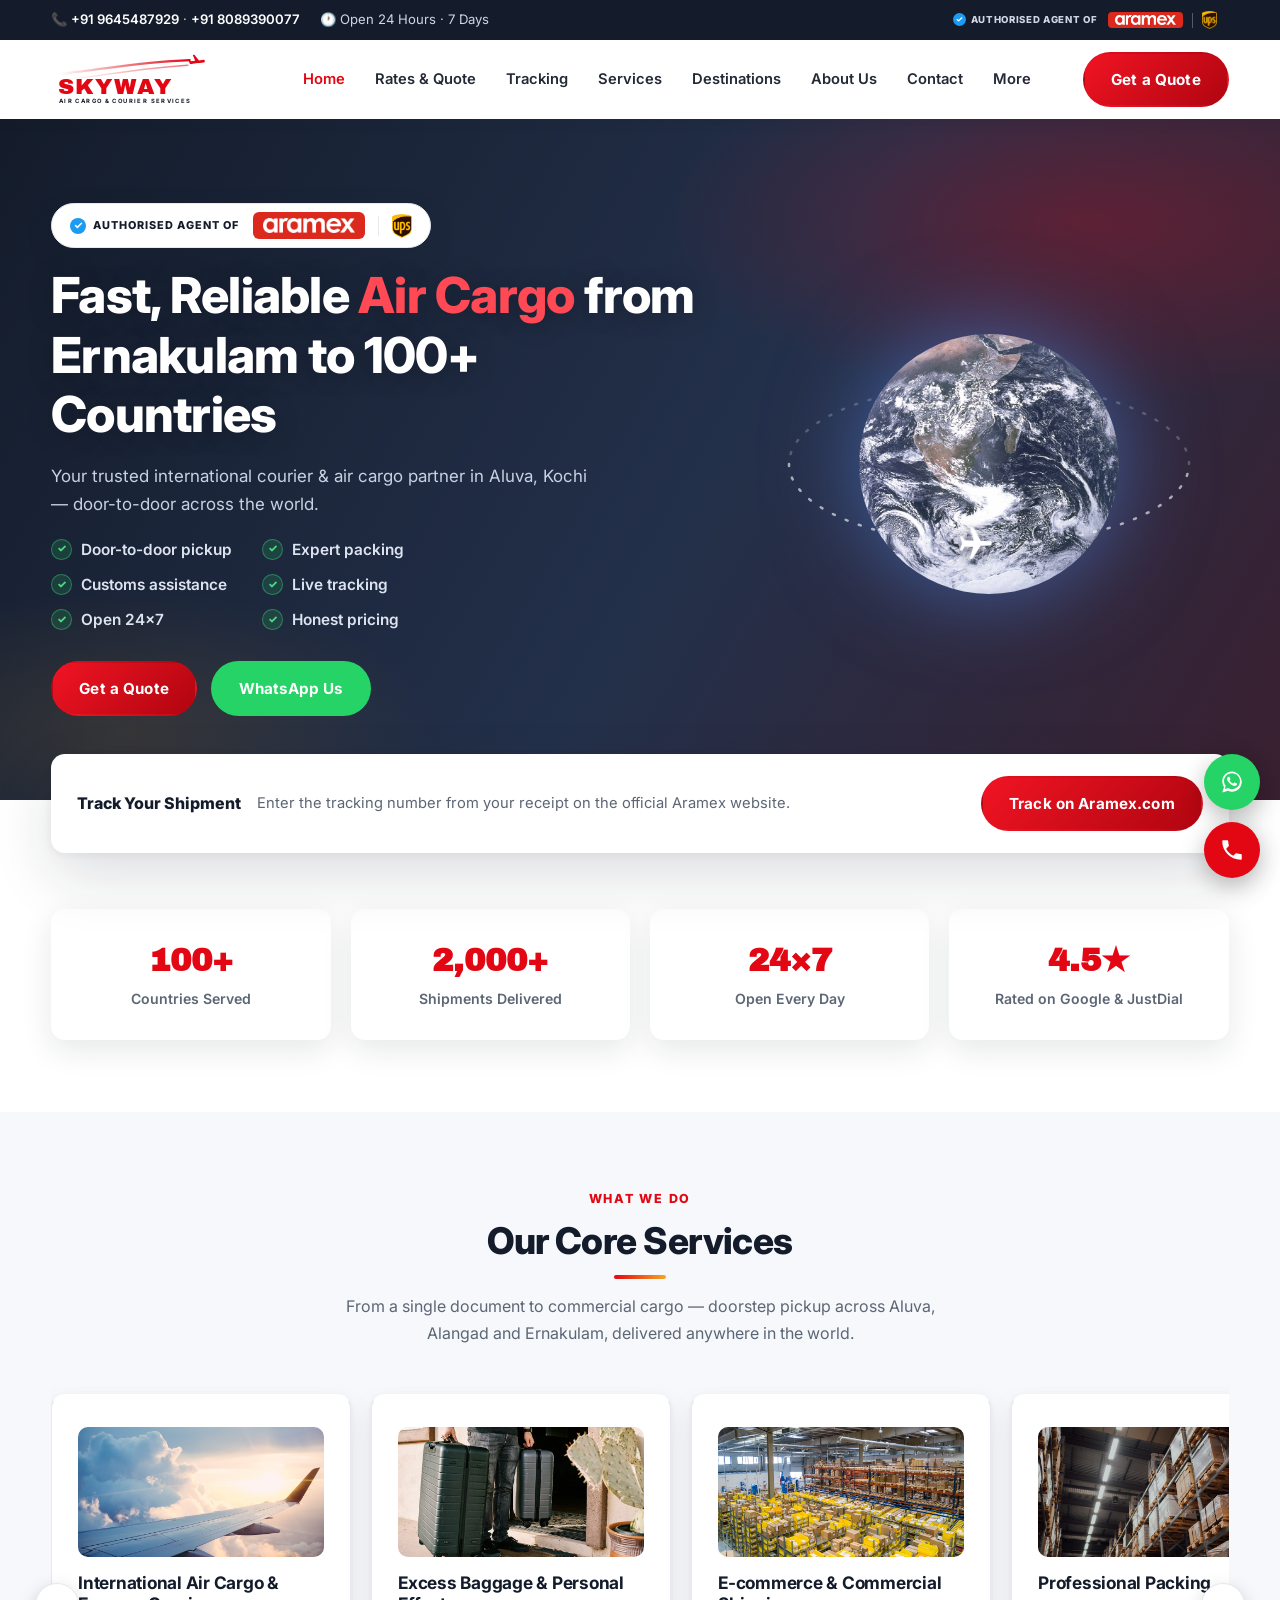
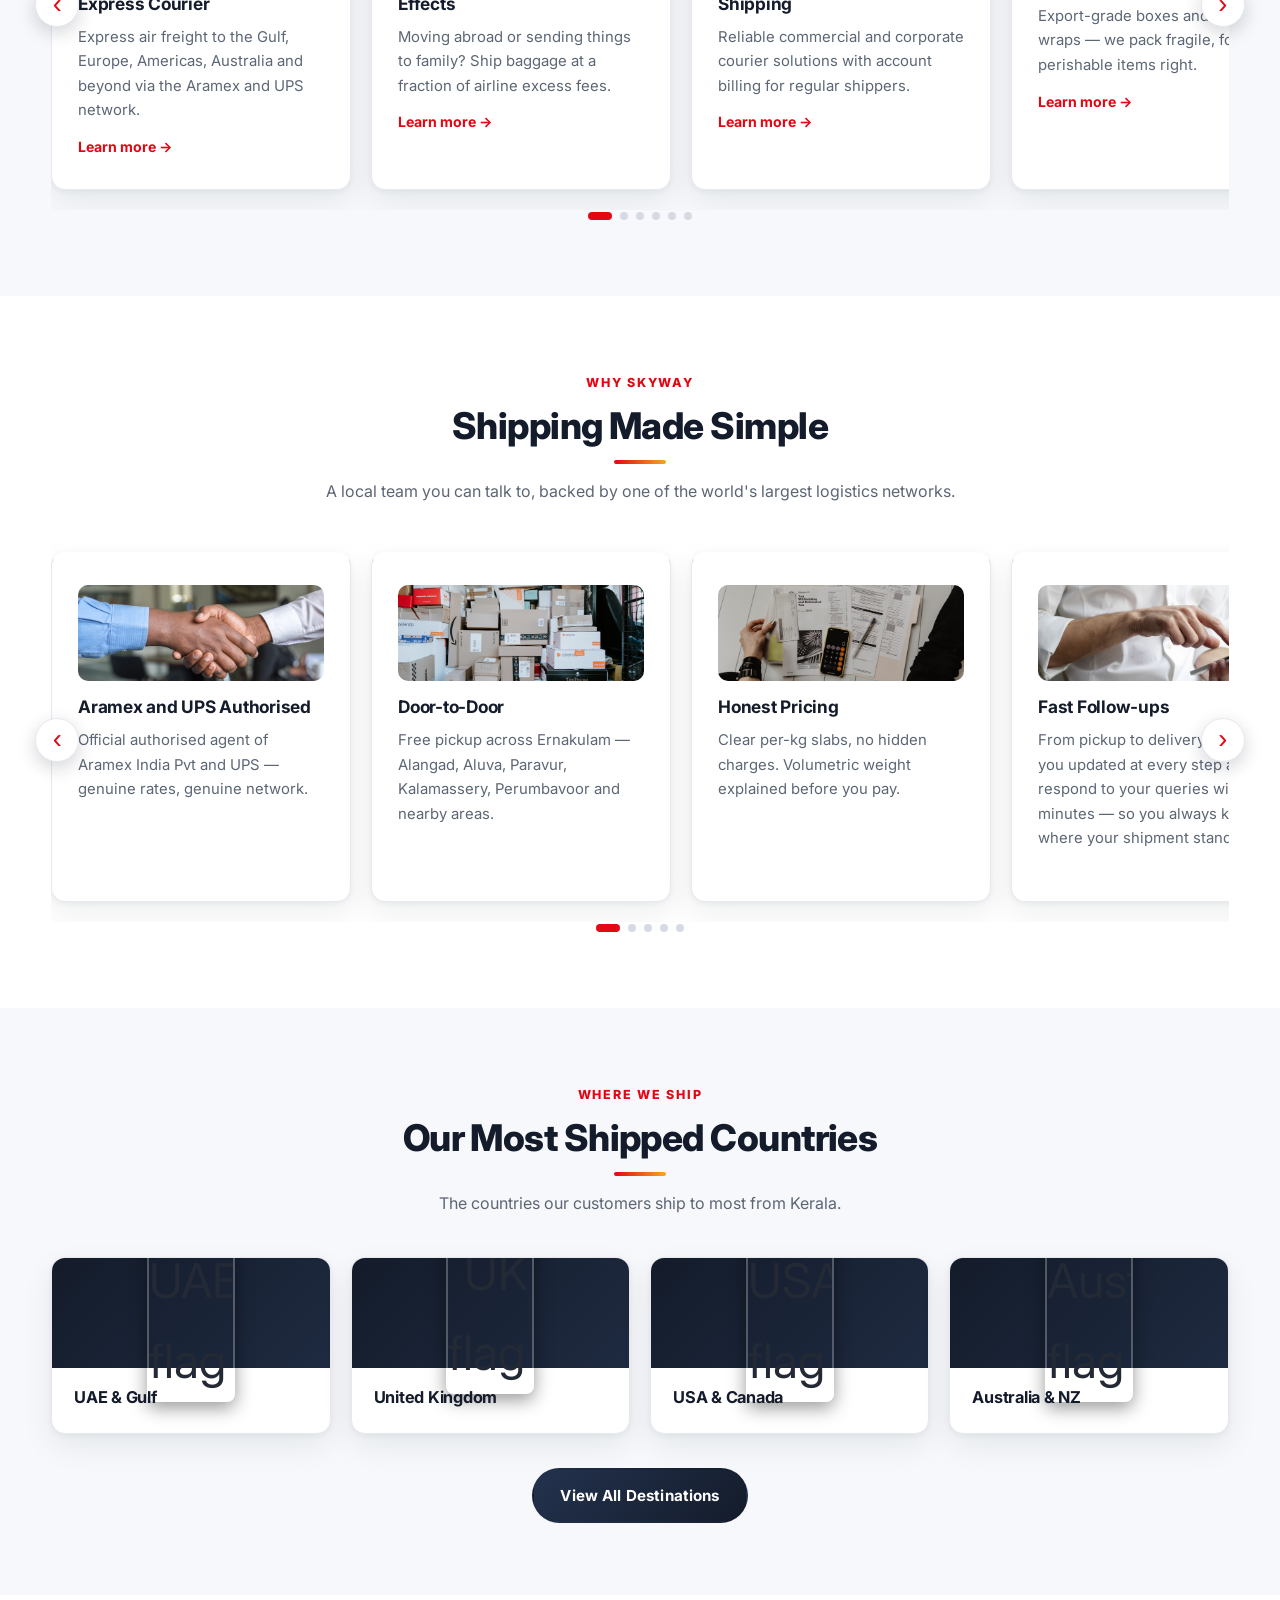
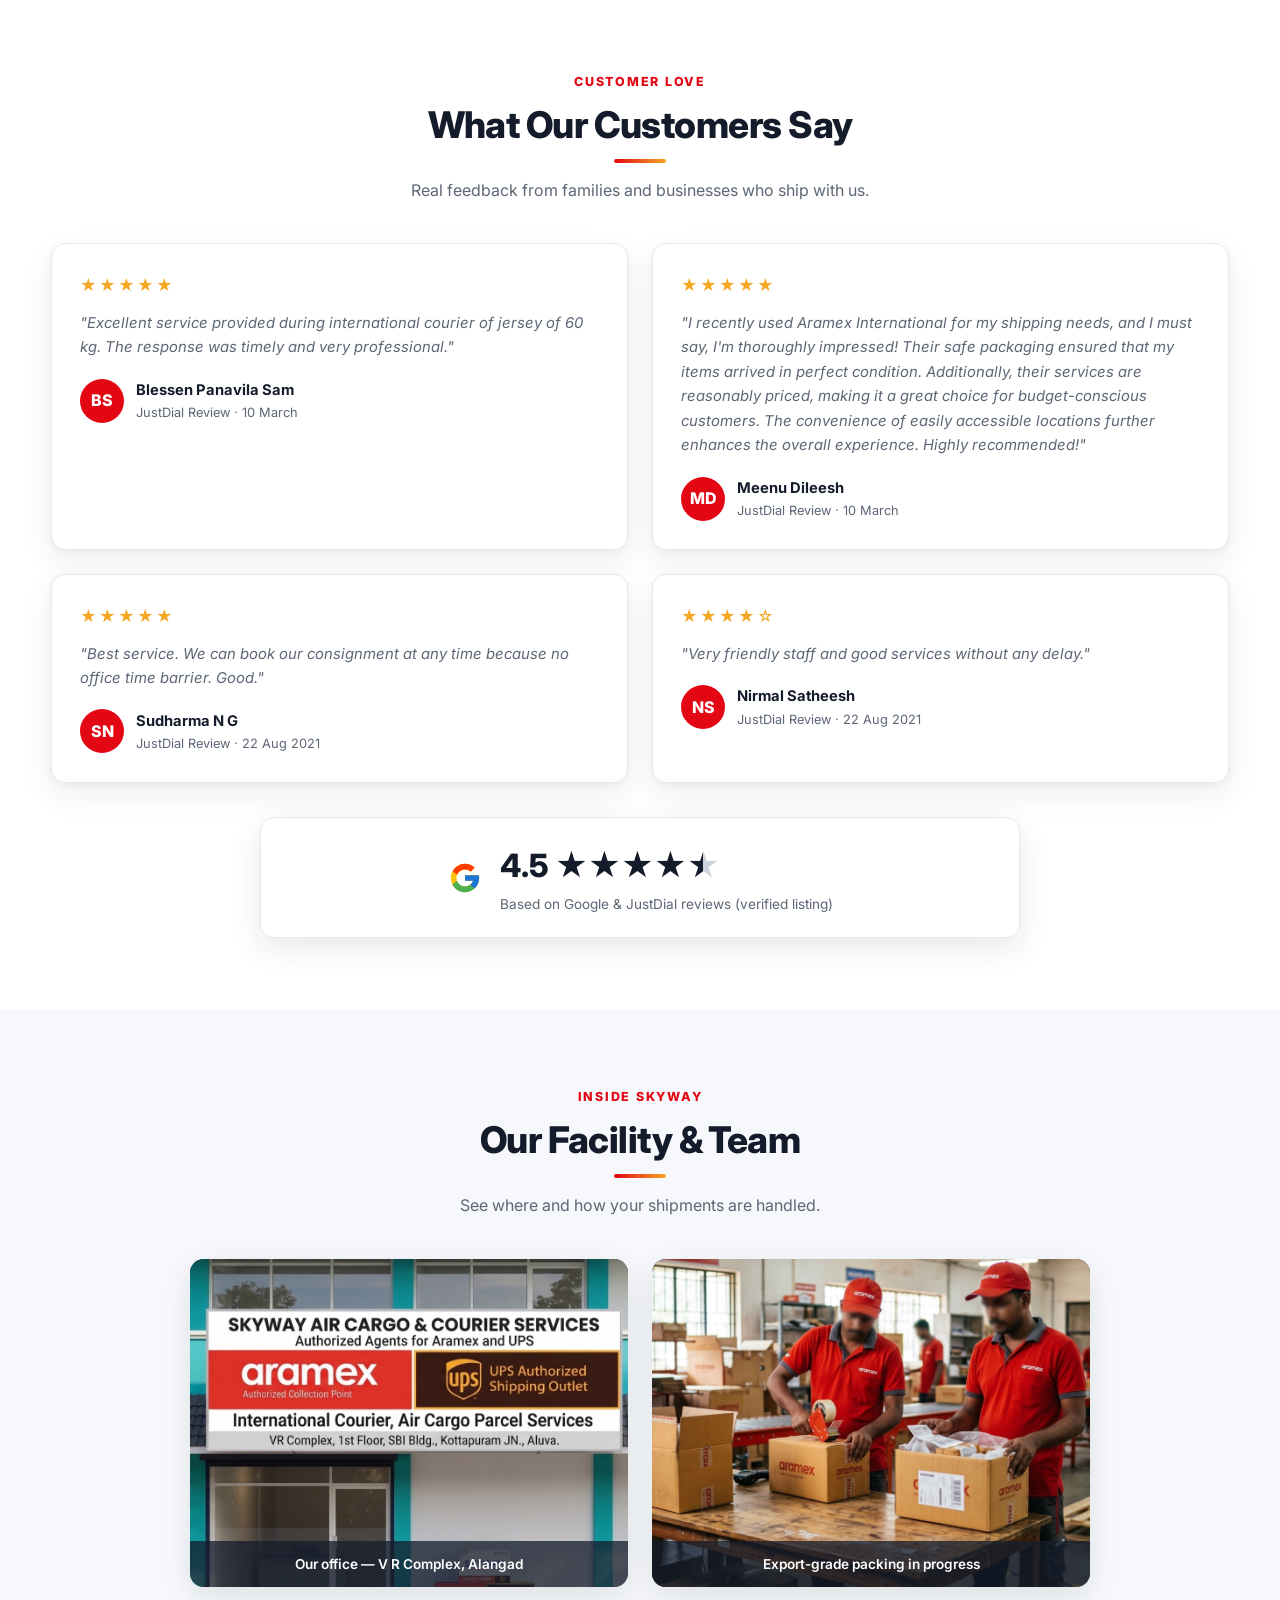
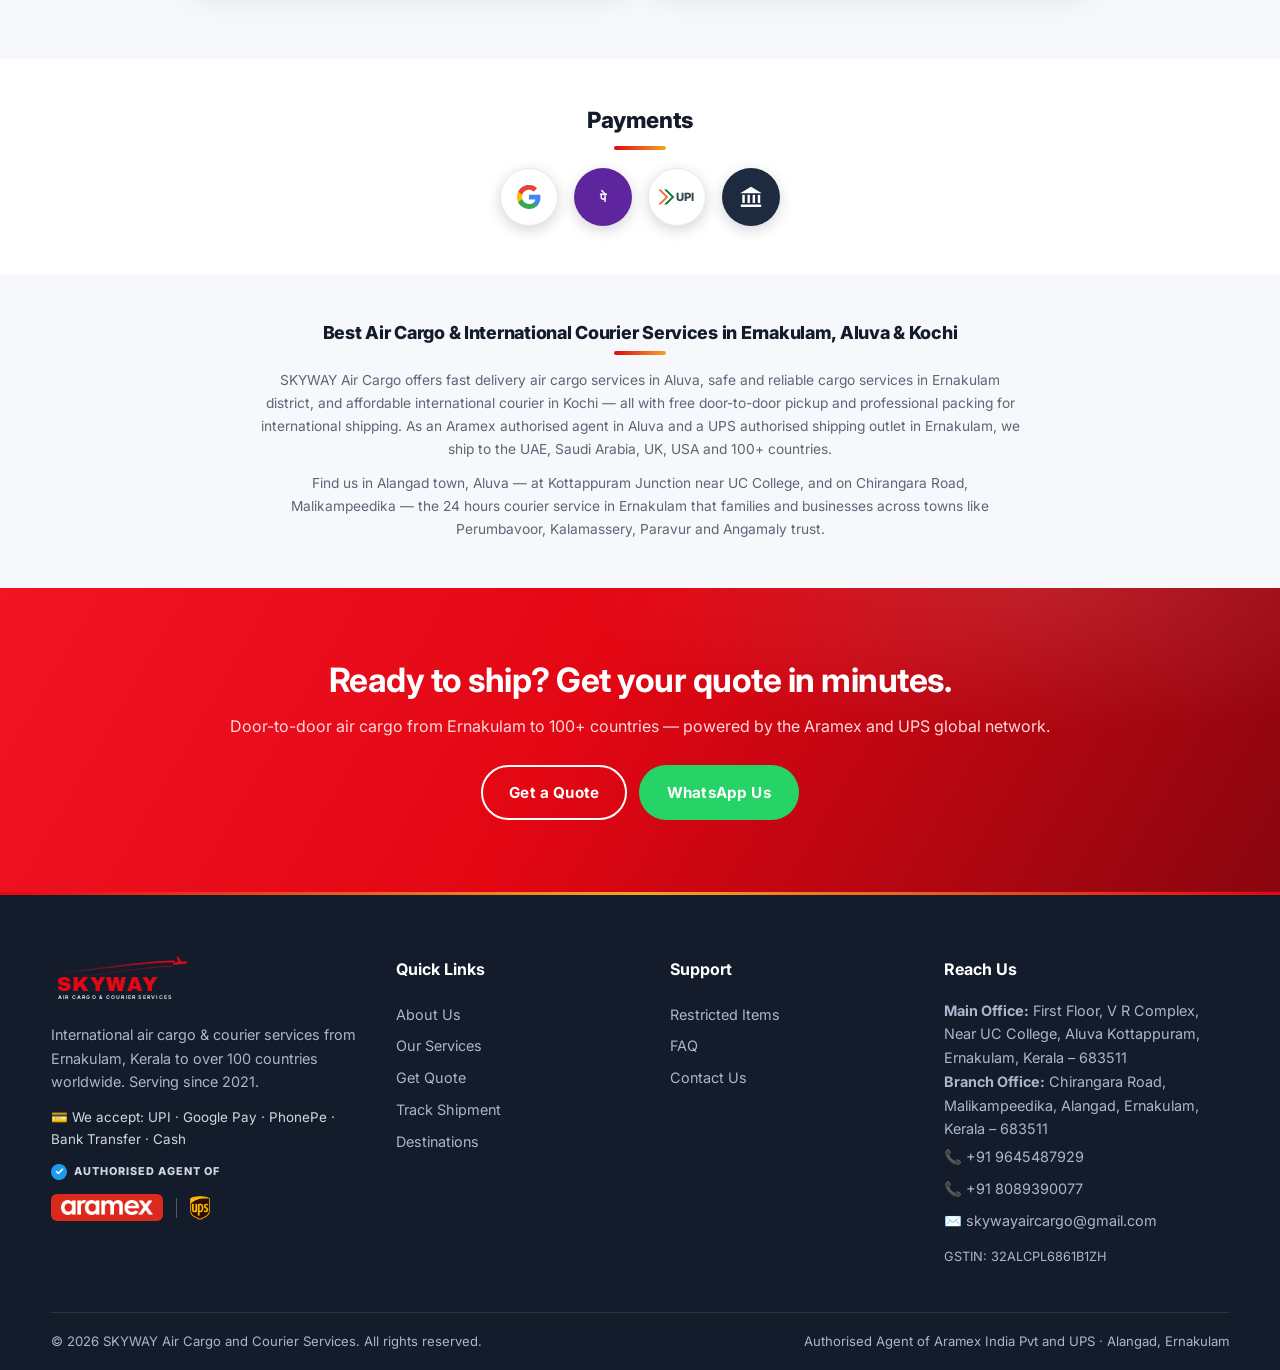
==== commit cb17aaa2: "Add Google Search Console verification tag Co-Authored-By: Claude Fable 5 <noreply@anthropic.com>" ====
--- a/index.html
+++ b/index.html
@@ -3,6 +3,7 @@
 <head>
 <meta charset="UTF-8">
 <meta name="viewport" content="width=device-width, initial-scale=1.0">
+<meta name="google-site-verification" content="-T5KqqgqSIqjrIZpfmSArX49hL3hmKU-rBEPFiIQ424" />
 <title>Best Air Cargo & International Courier Services in Ernakulam, Aluva, Kochi | SKYWAY Air Cargo</title>
 <meta name="description" content="SKYWAY Air Cargo — fast, safe and reliable international courier services in Ernakulam, Aluva and Kochi. Door-to-door pickup, Aramex & UPS authorised, open 24x7. Get a free quote.">
 <meta name="keywords" content="skyway air cargo, skyway aircargo, best air cargo in Ernakulam, best air cargo in Aluva, best air cargo in Kochi, international courier services in Aluva, international courier services in Ernakulam, international courier services in Kochi, air cargo and courier services in Ernakulam, door to door international courier in Ernakulam, door to door international courier in Kochi, fast delivery air cargo services in Aluva, fast delivery air cargo services in Ernakulam, fast delivery air cargo services in Kochi, safe and reliable cargo services in Ernakulam, affordable international courier in Ernakulam, 24 hours courier service in Ernakulam, Aramex authorised agent in Aluva, UPS authorised shipping outlet Ernakulam, international courier near UC College Aluva">
